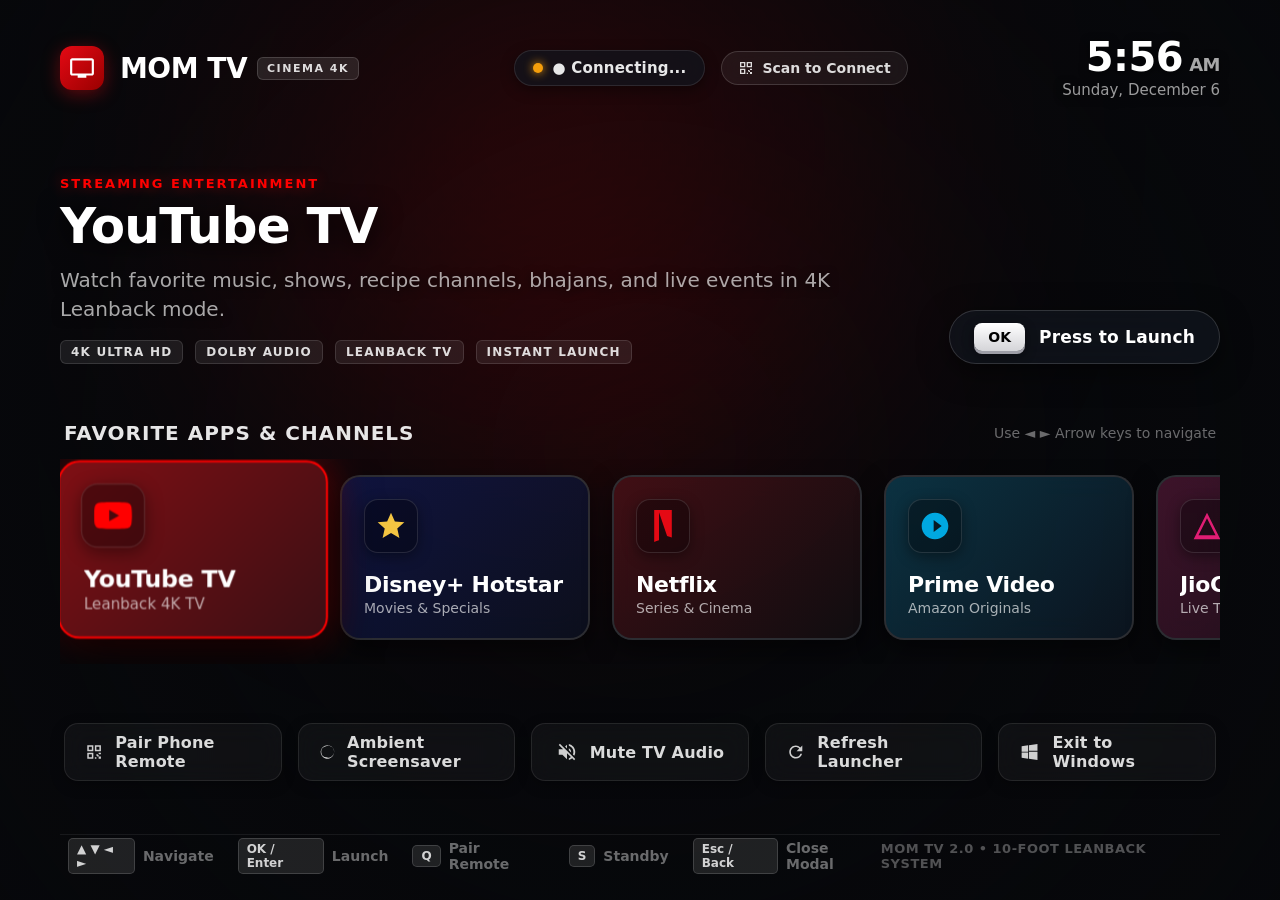
==== tv.html @ c7e2353e "Refactor code structure for improved readability and maintainability" ====
<!DOCTYPE html>
<html lang="en">
<head>
  <meta charset="UTF-8">
  <meta name="viewport" content="width=device-width, initial-scale=1.0, user-scalable=no">
  <title>MOM TV — 4K Leanback Cinema Launcher</title>
  <link rel="icon" href="data:image/svg+xml,%3Csvg xmlns='http://www.w3.org/2000/svg' viewBox='0 0 24 24'%3E%3Crect width='24' height='24' rx='6' fill='%23e50914'/%3E%3Cpath d='M21 3H3c-1.1 0-2 .9-2 2v12c0 1.1.9 2 2 2h5v2h8v-2h5c1.1 0 2-.9 2-2V5c0-1.1-.9-2-2-2zm0 14H3V5h18v12z' fill='white'/%3E%3C/svg%3E">
  <style>
    /* ==========================================================================
       10-FOOT UI DESIGN SYSTEM & RESET
       ========================================================================== */
    :root {
      --bg-oled: #07080b;
      --surface-1: rgba(255, 255, 255, 0.04);
      --surface-2: rgba(255, 255, 255, 0.08);
      --surface-card: rgba(18, 20, 26, 0.75);
      --border-subtle: rgba(255, 255, 255, 0.12);
      --text-main: #FFFFFF;
      --text-muted: rgba(255, 255, 255, 0.65);
      --text-dim: rgba(255, 255, 255, 0.40);
      --accent-active: #FF0000;
      --glow-active: rgba(255, 0, 0, 0.45);
      --font-stack: system-ui, -apple-system, BlinkMacSystemFont, "Segoe UI", Roboto, Helvetica, Arial, sans-serif;
    }

    *, *::before, *::after {
      margin: 0;
      padding: 0;
      box-sizing: border-box;
      -webkit-user-select: none;
      user-select: none;
      -webkit-font-smoothing: antialiased;
      -moz-osx-font-smoothing: grayscale;
    }

    /* ZERO SCROLLBARS & CURSOR HIDING FOR LEANBACK TV EXPERIENCE */
    html, body {
      width: 100vw;
      height: 100vh;
      overflow: hidden;
      background-color: var(--bg-oled);
      color: var(--text-main);
      font-family: var(--font-stack);
      cursor: none !important;
    }

    * {
      cursor: none !important;
      scrollbar-width: none;
      -ms-overflow-style: none;
    }
    *::-webkit-scrollbar {
      display: none;
    }

    /* ==========================================================================
       DYNAMIC AMBIENT BACKGROUND GLOW
       ========================================================================== */
    #ambient-canvas-layer {
      position: fixed;
      top: 0;
      left: 0;
      width: 100vw;
      height: 100vh;
      pointer-events: none;
      z-index: 0;
      overflow: hidden;
    }

    .ambient-glow-mesh {
      position: absolute;
      top: -20%;
      left: 10%;
      width: 80%;
      height: 90%;
      background: radial-gradient(circle at 40% 40%, var(--glow-active) 0%, transparent 68%);
      filter: blur(85px);
      opacity: 0.65;
      transform: translateZ(0);
      transition: background 0.7s cubic-bezier(0.16, 1, 0.3, 1),
                  opacity 0.7s cubic-bezier(0.16, 1, 0.3, 1);
    }

    .ambient-grid-overlay {
      position: absolute;
      inset: 0;
      background: radial-gradient(circle at 50% 50%, rgba(7, 8, 11, 0.2) 0%, rgba(7, 8, 11, 0.92) 100%);
      pointer-events: none;
    }

    /* ==========================================================================
       MAIN TV CONTAINER
       ========================================================================== */
    .tv-shell {
      position: relative;
      z-index: 10;
      display: flex;
      flex-direction: column;
      height: 100vh;
      padding: 36px 60px 24px 60px;
      justify-content: space-between;
    }

    /* ==========================================================================
       HEADER BAR
       ========================================================================== */
    .header-bar {
      display: flex;
      align-items: center;
      justify-content: space-between;
      height: 64px;
      margin-bottom: 8px;
    }

    .brand-cluster {
      display: flex;
      align-items: center;
      gap: 16px;
    }

    .brand-logo-icon {
      width: 44px;
      height: 44px;
      background: linear-gradient(135deg, #e50914, #990000);
      border-radius: 12px;
      display: flex;
      align-items: center;
      justify-content: center;
      box-shadow: 0 4px 18px rgba(229, 9, 20, 0.4);
    }

    .brand-logo-icon svg {
      width: 26px;
      height: 26px;
      fill: #fff;
    }

    .brand-title {
      font-size: 28px;
      font-weight: 800;
      letter-spacing: -0.5px;
      color: #FFFFFF;
      display: flex;
      align-items: center;
      gap: 10px;
    }

    .brand-badge {
      font-size: 11px;
      font-weight: 700;
      letter-spacing: 1.5px;
      text-transform: uppercase;
      background: rgba(255, 255, 255, 0.1);
      border: 1px solid rgba(255, 255, 255, 0.15);
      padding: 4px 9px;
      border-radius: 6px;
      color: rgba(255, 255, 255, 0.85);
    }

    .header-center-info {
      display: flex;
      align-items: center;
      gap: 16px;
    }

    /* STATUS PILL */
    .status-badge {
      display: flex;
      align-items: center;
      gap: 10px;
      padding: 8px 18px;
      background: rgba(18, 22, 30, 0.7);
      border: 1px solid rgba(255, 255, 255, 0.1);
      border-radius: 40px;
      backdrop-filter: blur(16px);
      box-shadow: 0 4px 14px rgba(0, 0, 0, 0.4);
      transition: all 0.3s ease;
    }

    .status-dot {
      width: 10px;
      height: 10px;
      border-radius: 50%;
      background: #10B981;
      box-shadow: 0 0 10px #10B981;
      animation: pulse-dot 2s infinite ease-in-out;
    }

    .status-dot.disconnected {
      background: #F59E0B;
      box-shadow: 0 0 10px #F59E0B;
    }

    .status-dot.connected-phone {
      background: #00E676;
      box-shadow: 0 0 14px #00E676;
    }

    @keyframes pulse-dot {
      0%, 100% { transform: scale(1); opacity: 1; }
      50% { transform: scale(1.25); opacity: 0.7; }
    }

    .status-label {
      font-size: 15px;
      font-weight: 600;
      color: rgba(255, 255, 255, 0.9);
      letter-spacing: 0.2px;
    }

    /* QUICK QR BUTTON IN HEADER */
    .btn-qr-pair {
      display: flex;
      align-items: center;
      gap: 8px;
      padding: 8px 16px;
      background: rgba(255, 255, 255, 0.06);
      border: 1px solid rgba(255, 255, 255, 0.15);
      border-radius: 40px;
      color: rgba(255, 255, 255, 0.85);
      font-size: 14px;
      font-weight: 600;
      backdrop-filter: blur(12px);
      transition: all 0.2s ease;
    }

    .btn-qr-pair svg {
      width: 16px;
      height: 16px;
      fill: currentColor;
    }

    .btn-qr-pair.focused {
      background: #fff;
      color: #000;
      box-shadow: 0 0 20px rgba(255, 255, 255, 0.5);
      transform: scale(1.04);
    }

    .clock-cluster {
      display: flex;
      flex-direction: column;
      align-items: flex-end;
      text-shadow: 0 2px 10px rgba(0, 0, 0, 0.7);
    }

    .ambient-clock {
      font-size: 40px;
      font-weight: 800;
      letter-spacing: -0.5px;
      color: #FFFFFF;
      line-height: 1;
      display: flex;
      align-items: baseline;
      gap: 6px;
    }

    .ambient-clock .ampm {
      font-size: 18px;
      font-weight: 600;
      color: rgba(255, 255, 255, 0.65);
      text-transform: uppercase;
    }

    .ambient-date {
      font-size: 15px;
      font-weight: 500;
      color: rgba(255, 255, 255, 0.6);
      margin-top: 4px;
    }

    /* ==========================================================================
       HERO SPOTLIGHT BANNER
       ========================================================================== */
    .hero-spotlight {
      display: flex;
      align-items: flex-end;
      justify-content: space-between;
      padding: 24px 0 16px 0;
      min-height: 190px;
      position: relative;
    }

    .hero-content {
      max-width: 780px;
      transition: opacity 0.3s cubic-bezier(0.16, 1, 0.3, 1),
                  transform 0.3s cubic-bezier(0.16, 1, 0.3, 1);
    }

    .hero-category-chip {
      display: inline-flex;
      align-items: center;
      gap: 8px;
      font-size: 13px;
      font-weight: 800;
      letter-spacing: 2px;
      text-transform: uppercase;
      color: var(--accent-active);
      margin-bottom: 8px;
      text-shadow: 0 0 14px var(--glow-active);
    }

    .hero-title {
      font-size: 50px;
      font-weight: 850;
      letter-spacing: -0.8px;
      line-height: 1.1;
      color: #FFFFFF;
      margin-bottom: 12px;
      text-shadow: 0 4px 24px rgba(0, 0, 0, 0.9);
    }

    .hero-description {
      font-size: 20px;
      line-height: 1.45;
      font-weight: 450;
      color: var(--text-muted);
      margin-bottom: 16px;
      text-shadow: 0 2px 10px rgba(0, 0, 0, 0.8);
    }

    .hero-meta-row {
      display: flex;
      align-items: center;
      gap: 12px;
    }

    .meta-tag {
      font-size: 12px;
      font-weight: 700;
      letter-spacing: 1.2px;
      text-transform: uppercase;
      padding: 4px 10px;
      border-radius: 6px;
      background: rgba(255, 255, 255, 0.08);
      border: 1px solid rgba(255, 255, 255, 0.12);
      color: rgba(255, 255, 255, 0.85);
    }

    .hero-cta {
      display: flex;
      align-items: center;
      gap: 14px;
      background: rgba(18, 22, 30, 0.7);
      border: 1px solid rgba(255, 255, 255, 0.15);
      border-radius: 48px;
      padding: 12px 24px;
      backdrop-filter: blur(20px);
      box-shadow: 0 8px 30px rgba(0, 0, 0, 0.5);
    }

    .keycap-icon {
      background: linear-gradient(180deg, #FFFFFF 0%, #D4D4D8 100%);
      color: #000000;
      font-size: 14px;
      font-weight: 900;
      padding: 6px 14px;
      border-radius: 8px;
      box-shadow: 0 3px 0 #9E9EA7, 0 4px 12px rgba(0, 0, 0, 0.4);
    }

    .cta-text {
      font-size: 17px;
      font-weight: 700;
      color: #FFFFFF;
      letter-spacing: 0.2px;
    }

    /* ==========================================================================
       INTERACTIVE APP SHELF (ROW 0)
       ========================================================================== */
    .shelf-container {
      display: flex;
      flex-direction: column;
      gap: 14px;
      margin-bottom: 12px;
    }

    .shelf-header {
      display: flex;
      align-items: center;
      justify-content: space-between;
      padding: 0 4px;
    }

    .shelf-title {
      font-size: 20px;
      font-weight: 800;
      letter-spacing: 1px;
      text-transform: uppercase;
      color: rgba(255, 255, 255, 0.9);
      display: flex;
      align-items: center;
      gap: 10px;
    }

    .shelf-hint {
      font-size: 14px;
      font-weight: 500;
      color: var(--text-dim);
    }

    .app-track {
      display: flex;
      gap: 22px;
      overflow-x: auto;
      padding: 16px 8px 24px 8px;
      scroll-behavior: smooth;
    }

    /* APP CARD STYLING */
    .app-card {
      flex: 0 0 250px;
      height: 165px;
      border-radius: 20px;
      background: var(--surface-card);
      border: 2px solid var(--border-subtle);
      position: relative;
      overflow: hidden;
      display: flex;
      flex-direction: column;
      justify-content: space-between;
      padding: 22px;
      backdrop-filter: blur(14px);
      box-shadow: 0 10px 26px rgba(0, 0, 0, 0.5);
      transition: transform 0.25s cubic-bezier(0.2, 0.9, 0.3, 1.2),
                  border-color 0.25s ease,
                  box-shadow 0.25s ease,
                  background 0.25s ease;
    }

    .app-card-bg-gradient {
      position: absolute;
      inset: 0;
      opacity: 0.22;
      transition: opacity 0.25s ease;
      z-index: 1;
    }

    .app-card-content {
      position: relative;
      z-index: 2;
      display: flex;
      flex-direction: column;
      justify-content: space-between;
      height: 100%;
    }

    .app-icon-wrapper {
      width: 54px;
      height: 54px;
      border-radius: 14px;
      display: flex;
      align-items: center;
      justify-content: center;
      background: rgba(0, 0, 0, 0.35);
      border: 1px solid rgba(255, 255, 255, 0.12);
      box-shadow: 0 4px 14px rgba(0, 0, 0, 0.4);
      transition: transform 0.25s ease;
    }

    .app-icon-wrapper svg {
      width: 32px;
      height: 32px;
    }

    .app-card-text {
      display: flex;
      flex-direction: column;
      gap: 3px;
    }

    .app-name {
      font-size: 22px;
      font-weight: 800;
      letter-spacing: -0.3px;
      color: #FFFFFF;
      white-space: nowrap;
      overflow: hidden;
      text-overflow: ellipsis;
    }

    .app-subtitle {
      font-size: 14px;
      font-weight: 500;
      color: var(--text-muted);
      white-space: nowrap;
      overflow: hidden;
      text-overflow: ellipsis;
    }

    /* APPLE TV 3D FOCUS ELEVATION & NEON FOCUS RING */
    .app-card.focused {
      transform: translateY(-8px) scale(1.08);
      border-color: var(--card-accent, #FFFFFF);
      background: rgba(26, 30, 42, 0.9);
      box-shadow: 0 20px 48px rgba(0, 0, 0, 0.85),
                  0 0 36px var(--card-glow, rgba(255, 255, 255, 0.4));
      z-index: 5;
    }

    .app-card.focused .app-card-bg-gradient {
      opacity: 0.45;
    }

    .app-card.focused .app-icon-wrapper {
      transform: scale(1.1);
    }

    .app-card.launching {
      animation: launch-pop 0.4s ease forwards;
    }

    @keyframes launch-pop {
      0% { transform: scale(1.08); }
      50% { transform: scale(0.96); filter: brightness(1.6); }
      100% { transform: scale(1.08); filter: brightness(1.2); }
    }

    /* ==========================================================================
       UTILITY ROW (ROW 1)
       ========================================================================== */
    .utility-bar {
      display: flex;
      align-items: center;
      gap: 16px;
      padding: 6px 4px;
    }

    .util-card {
      flex: 1;
      height: 58px;
      background: rgba(255, 255, 255, 0.04);
      border: 1.5px solid rgba(255, 255, 255, 0.09);
      border-radius: 14px;
      display: flex;
      align-items: center;
      justify-content: center;
      gap: 12px;
      padding: 0 20px;
      backdrop-filter: blur(12px);
      box-shadow: 0 4px 14px rgba(0, 0, 0, 0.3);
      transition: all 0.2s cubic-bezier(0.2, 0.9, 0.3, 1.2);
    }

    .util-card svg {
      width: 22px;
      height: 22px;
      fill: rgba(255, 255, 255, 0.8);
    }

    .util-label {
      font-size: 16px;
      font-weight: 700;
      color: rgba(255, 255, 255, 0.85);
      letter-spacing: 0.2px;
    }

    .util-card.focused {
      transform: translateY(-4px) scale(1.03);
      background: rgba(255, 255, 255, 0.15);
      border-color: #FFFFFF;
      box-shadow: 0 8px 24px rgba(0, 0, 0, 0.6), 0 0 22px rgba(255, 255, 255, 0.3);
    }

    .util-card.focused svg {
      fill: #FFFFFF;
    }
    .util-card.focused .util-label {
      color: #FFFFFF;
    }

    /* ==========================================================================
       FOOTER NAVIGATION GUIDE
       ========================================================================== */
    .footer-guide {
      display: flex;
      align-items: center;
      justify-content: space-between;
      height: 42px;
      padding: 0 8px;
      border-top: 1px solid rgba(255, 255, 255, 0.07);
      margin-top: 6px;
    }

    .guide-legend {
      display: flex;
      align-items: center;
      gap: 24px;
    }

    .guide-item {
      display: flex;
      align-items: center;
      gap: 8px;
      font-size: 14px;
      font-weight: 600;
      color: var(--text-dim);
    }

    .guide-key {
      background: rgba(255, 255, 255, 0.1);
      border: 1px solid rgba(255, 255, 255, 0.15);
      padding: 3px 8px;
      border-radius: 5px;
      font-size: 12px;
      font-weight: 800;
      color: rgba(255, 255, 255, 0.8);
    }

    .guide-author {
      font-size: 13px;
      font-weight: 600;
      color: rgba(255, 255, 255, 0.3);
      letter-spacing: 0.5px;
    }

    /* ==========================================================================
       SCAN TO CONNECT PAIRING MODAL
       ========================================================================== */
    .modal-overlay {
      position: fixed;
      inset: 0;
      z-index: 1000;
      background: rgba(4, 5, 8, 0.88);
      backdrop-filter: blur(28px);
      display: flex;
      align-items: center;
      justify-content: center;
      opacity: 0;
      pointer-events: none;
      transition: opacity 0.3s cubic-bezier(0.16, 1, 0.3, 1);
    }

    .modal-overlay.active {
      opacity: 1;
      pointer-events: auto;
    }

    .qr-modal-card {
      background: #0E1118;
      border: 2px solid rgba(255, 255, 255, 0.18);
      border-radius: 32px;
      padding: 44px 50px;
      max-width: 640px;
      width: 90%;
      text-align: center;
      display: flex;
      flex-direction: column;
      align-items: center;
      box-shadow: 0 28px 70px rgba(0, 0, 0, 0.9), 0 0 50px rgba(229, 9, 20, 0.2);
      transform: scale(0.92);
      transition: transform 0.3s cubic-bezier(0.16, 1, 0.3, 1);
    }

    .modal-overlay.active .qr-modal-card {
      transform: scale(1);
    }

    .qr-header-tag {
      font-size: 13px;
      font-weight: 800;
      letter-spacing: 2px;
      text-transform: uppercase;
      color: #E50914;
      margin-bottom: 8px;
    }

    .qr-modal-title {
      font-size: 34px;
      font-weight: 850;
      letter-spacing: -0.5px;
      color: #FFFFFF;
      margin-bottom: 8px;
    }

    .qr-modal-subtitle {
      font-size: 18px;
      color: var(--text-muted);
      line-height: 1.4;
      margin-bottom: 24px;
      max-width: 460px;
    }

    .qr-frame {
      background: #FFFFFF;
      padding: 18px;
      border-radius: 20px;
      box-shadow: 0 10px 30px rgba(0, 0, 0, 0.6);
      margin-bottom: 24px;
      display: flex;
      align-items: center;
      justify-content: center;
      width: 250px;
      height: 250px;
    }

    .qr-frame img, .qr-frame canvas {
      width: 100%;
      height: 100%;
      display: block;
    }

    .qr-url-pill {
      display: inline-flex;
      align-items: center;
      gap: 10px;
      background: rgba(255, 255, 255, 0.08);
      border: 1px solid rgba(255, 255, 255, 0.15);
      padding: 10px 22px;
      border-radius: 30px;
      font-size: 18px;
      font-weight: 700;
      color: #FFFFFF;
      margin-bottom: 24px;
      font-family: monospace;
    }

    .qr-steps {
      display: flex;
      gap: 20px;
      margin-bottom: 24px;
      text-align: left;
    }

    .qr-step {
      display: flex;
      align-items: flex-start;
      gap: 10px;
      font-size: 14px;
      color: rgba(255, 255, 255, 0.7);
    }

    .qr-step-num {
      width: 24px;
      height: 24px;
      border-radius: 50%;
      background: #E50914;
      color: #fff;
      display: flex;
      align-items: center;
      justify-content: center;
      font-size: 12px;
      font-weight: 800;
      flex-shrink: 0;
    }

    .modal-dismiss-hint {
      font-size: 15px;
      font-weight: 600;
      color: var(--text-dim);
      display: flex;
      align-items: center;
      gap: 8px;
    }

    /* ==========================================================================
       APPLE TV STYLE AMBIENT SCREENSAVER
       ========================================================================== */
    #screensaver {
      position: fixed;
      inset: 0;
      z-index: 900;
      background: #020305;
      opacity: 0;
      pointer-events: none;
      transition: opacity 1.8s ease-in-out;
      display: flex;
      flex-direction: column;
      align-items: center;
      justify-content: center;
    }

    #screensaver.active {
      opacity: 1;
      pointer-events: auto;
    }

    #screensaver-canvas {
      position: absolute;
      inset: 0;
      width: 100%;
      height: 100%;
      z-index: 1;
    }

    .saver-content {
      position: relative;
      z-index: 2;
      display: flex;
      flex-direction: column;
      align-items: center;
      text-align: center;
      text-shadow: 0 4px 20px rgba(0, 0, 0, 0.8);
      animation: float-saver 8s infinite ease-in-out;
    }

    @keyframes float-saver {
      0%, 100% { transform: translateY(0); }
      50% { transform: translateY(-12px); }
    }

    .saver-badge {
      font-size: 14px;
      font-weight: 800;
      letter-spacing: 4px;
      text-transform: uppercase;
      color: rgba(255, 255, 255, 0.6);
      margin-bottom: 12px;
      background: rgba(255, 255, 255, 0.08);
      padding: 6px 18px;
      border-radius: 30px;
      border: 1px solid rgba(255, 255, 255, 0.12);
    }

    .saver-clock {
      font-size: 110px;
      font-weight: 200;
      letter-spacing: -2px;
      color: #FFFFFF;
      line-height: 1;
      margin-bottom: 12px;
    }

    .saver-date {
      font-size: 28px;
      font-weight: 400;
      color: rgba(255, 255, 255, 0.75);
      letter-spacing: 0.5px;
      margin-bottom: 36px;
    }

    .saver-prompt {
      display: flex;
      align-items: center;
      gap: 10px;
      font-size: 16px;
      font-weight: 600;
      color: rgba(255, 255, 255, 0.5);
      background: rgba(0, 0, 0, 0.4);
      padding: 8px 20px;
      border-radius: 40px;
      border: 1px solid rgba(255, 255, 255, 0.08);
      animation: pulse-prompt 3s infinite ease-in-out;
    }

    @keyframes pulse-prompt {
      0%, 100% { opacity: 0.4; }
      50% { opacity: 0.9; }
    }

    /* ==========================================================================
       LAUNCH TOAST NOTIFICATION
       ========================================================================== */
    .toast-overlay {
      position: fixed;
      bottom: 60px;
      left: 50%;
      transform: translateX(-50%) translateY(30px);
      background: rgba(14, 18, 26, 0.95);
      border: 2px solid #E50914;
      border-radius: 40px;
      padding: 16px 36px;
      display: flex;
      align-items: center;
      gap: 16px;
      box-shadow: 0 16px 40px rgba(0, 0, 0, 0.8), 0 0 30px rgba(229, 9, 20, 0.5);
      opacity: 0;
      pointer-events: none;
      z-index: 2000;
      transition: all 0.35s cubic-bezier(0.16, 1, 0.3, 1);
    }

    .toast-overlay.active {
      opacity: 1;
      transform: translateX(-50%) translateY(0);
    }

    .toast-spinner {
      width: 22px;
      height: 22px;
      border: 3px solid rgba(255, 255, 255, 0.2);
      border-top-color: #E50914;
      border-radius: 50%;
      animation: spin 0.8s linear infinite;
    }

    @keyframes spin {
      to { transform: rotate(360deg); }
    }

    .toast-text {
      font-size: 19px;
      font-weight: 700;
      color: #FFFFFF;
    }
  </style>
</head>
<body>

  <!-- DYNAMIC AMBIENT BACKGROUND GLOW -->
  <div id="ambient-canvas-layer">
    <div class="ambient-glow-mesh" id="ambient-glow"></div>
    <div class="ambient-grid-overlay"></div>
  </div>

  <!-- MAIN SHELL -->
  <div class="tv-shell">

    <!-- HEADER BAR -->
    <header class="header-bar">
      <!-- BRAND LOGO -->
      <div class="brand-cluster">
        <div class="brand-logo-icon">
          <svg viewBox="0 0 24 24">
            <path d="M21 3H3c-1.1 0-2 .9-2 2v12c0 1.1.9 2 2 2h5v2h8v-2h5c1.1 0 2-.9 2-2V5c0-1.1-.9-2-2-2zm0 14H3V5h18v12z"/>
          </svg>
        </div>
        <div class="brand-title">
          MOM TV
          <span class="brand-badge">CINEMA 4K</span>
        </div>
      </div>

      <!-- CENTER STATUS & PAIRING -->
      <div class="header-center-info">
        <div class="status-badge" id="ws-status-badge">
          <div class="status-dot" id="ws-status-dot"></div>
          <span class="status-label" id="ws-status-text">● Remote Ready</span>
        </div>
        <div class="btn-qr-pair" id="btn-qr-trigger" onclick="openQrModal()">
          <svg viewBox="0 0 24 24">
            <path d="M3 3h8v8H3V3zm2 2v4h4V5H5zm8-2h8v8h-8V3zm2 2v4h4V5h-4zM3 13h8v8H3v-8zm2 2v4h4v-4H5zm13-2h3v2h-3v-2zm-3 2h2v2h-2v-2zm3 3h3v3h-3v-3zm-5 1h2v2h-2v-2zm3-3h2v2h-2v-2z"/>
          </svg>
          <span>Scan to Connect</span>
        </div>
      </div>

      <!-- CLOCK & DATE -->
      <div class="clock-cluster">
        <div class="ambient-clock" id="ambient-clock">
          10:45 <span class="ampm">AM</span>
        </div>
        <div class="ambient-date" id="ambient-date">
          Tuesday, September 22
        </div>
      </div>
    </header>

    <!-- HERO / SPOTLIGHT BANNER -->
    <section class="hero-spotlight" id="hero-banner">
      <div class="hero-content" id="hero-content">
        <div class="hero-category-chip" id="hero-category">STREAMING ENTERTAINMENT</div>
        <h1 class="hero-title" id="hero-title">YouTube TV</h1>
        <p class="hero-description" id="hero-description">
          Watch favorite music, shows, recipe channels, bhajans, and live events in 4K Leanback mode.
        </p>
        <div class="hero-meta-row" id="hero-meta">
          <span class="meta-tag">4K ULTRA HD</span>
          <span class="meta-tag">DOLBY AUDIO</span>
          <span class="meta-tag">LEANBACK TV</span>
          <span class="meta-tag">INSTANT LAUNCH</span>
        </div>
      </div>

      <div class="hero-cta">
        <span class="keycap-icon">OK</span>
        <span class="cta-text">Press to Launch</span>
      </div>
    </section>

    <!-- INTERACTIVE APP SHELF -->
    <section class="shelf-container">
      <div class="shelf-header">
        <div class="shelf-title">
          <span>Favorite Apps & Channels</span>
        </div>
        <div class="shelf-hint">Use ◄ ► Arrow keys to navigate</div>
      </div>

      <!-- APP CARDS TRACK (ROW 0) -->
      <div class="app-track" id="app-track">
        <!-- 1. YouTube TV -->
        <div class="app-card focused"
             data-index="0"
             data-row="0"
             data-col="0"
             data-app="youtube"
             data-target="youtube"
             data-title="YouTube TV"
             data-subtitle="Leanback 4K TV"
             data-category="STREAMING ENTERTAINMENT"
             data-desc="Watch favorite music, shows, recipe channels, bhajans, and live events in 4K Leanback mode."
             data-accent="#FF0000"
             data-glow="rgba(255, 0, 0, 0.45)"
             style="--card-accent:#FF0000; --card-glow:rgba(255,0,0,0.45);">
          <div class="app-card-bg-gradient" style="background: linear-gradient(135deg, #FF0000 0%, #660000 100%);"></div>
          <div class="app-card-content">
            <div class="app-icon-wrapper">
              <svg viewBox="0 0 24 24" fill="#FF0000">
                <path d="M23.498 6.186a3.016 3.016 0 0 0-2.122-2.136C19.505 3.545 12 3.545 12 3.545s-7.505 0-9.377.505A3.017 3.017 0 0 0 .502 6.186C0 8.07 0 12 0 12s0 3.93.502 5.814a3.016 3.016 0 0 0 2.122 2.136c1.871.505 9.376.505 9.376.505s7.505 0 9.377-.505a3.015 3.015 0 0 0 2.122-2.136C24 15.93 24 12 24 12s0-3.93-.502-5.814zM9.545 15.568V8.432L15.818 12l-6.273 3.568z"/>
              </svg>
            </div>
            <div class="app-card-text">
              <div class="app-name">YouTube TV</div>
              <div class="app-subtitle">Leanback 4K TV</div>
            </div>
          </div>
        </div>

        <!-- 2. Disney+ Hotstar -->
        <div class="app-card"
             data-index="1"
             data-row="0"
             data-col="1"
             data-app="hotstar"
             data-target="hotstar"
             data-title="Disney+ Hotstar"
             data-subtitle="Movies & Specials"
             data-category="MOVIES & DRAMAS"
             data-desc="Blockbuster movies, family dramas, Hotstar specials, and live sports in Dolby Vision."
             data-accent="#2250F4"
             data-glow="rgba(34, 80, 244, 0.45)"
             style="--card-accent:#2250F4; --card-glow:rgba(34,80,244,0.45);">
          <div class="app-card-bg-gradient" style="background: linear-gradient(135deg, #0C20D6 0%, #030A36 100%);"></div>
          <div class="app-card-content">
            <div class="app-icon-wrapper">
              <svg viewBox="0 0 24 24" fill="#F4C542">
                <path d="M12 2l2.9 6.6L22 9.2l-5.3 4.7 1.6 7.1L12 17.3 5.7 21l1.6-7.1L2 9.2l7.1-.6L12 2z"/>
              </svg>
            </div>
            <div class="app-card-text">
              <div class="app-name">Disney+ Hotstar</div>
              <div class="app-subtitle">Movies & Specials</div>
            </div>
          </div>
        </div>

        <!-- 3. Netflix -->
        <div class="app-card"
             data-index="2"
             data-row="0"
             data-col="2"
             data-app="netflix"
             data-target="netflix"
             data-title="Netflix"
             data-subtitle="Series & Cinema"
             data-category="GLOBAL ENTERTAINMENT"
             data-desc="Award-winning cinema, international hits, wildlife documentaries, and personalized family profiles."
             data-accent="#E50914"
             data-glow="rgba(229, 9, 20, 0.45)"
             style="--card-accent:#E50914; --card-glow:rgba(229,9,20,0.45);">
          <div class="app-card-bg-gradient" style="background: linear-gradient(135deg, #E50914 0%, #150000 100%);"></div>
          <div class="app-card-content">
            <div class="app-icon-wrapper">
              <svg viewBox="0 0 24 24" fill="#E50914">
                <path d="M5.398 0v24c1.17-.468 2.37-.899 3.597-1.293V0H5.398zm9.605 0v19.467c1.23.367 2.43.766 3.599 1.199V0h-3.599zM8.995 0v1.734l6.008 17.587V0H8.995z"/>
              </svg>
            </div>
            <div class="app-card-text">
              <div class="app-name">Netflix</div>
              <div class="app-subtitle">Series & Cinema</div>
            </div>
          </div>
        </div>

        <!-- 4. Prime Video -->
        <div class="app-card"
             data-index="3"
             data-row="0"
             data-col="3"
             data-app="prime"
             data-target="prime"
             data-title="Prime Video"
             data-subtitle="Amazon Originals"
             data-category="AMAZON ORIGINALS"
             data-desc="Latest cinema blockbusters, family comedy releases, and award-winning Amazon Originals."
             data-accent="#00A8E1"
             data-glow="rgba(0, 168, 225, 0.45)"
             style="--card-accent:#00A8E1; --card-glow:rgba(0,168,225,0.45);">
          <div class="app-card-bg-gradient" style="background: linear-gradient(135deg, #00A8E1 0%, #001F3F 100%);"></div>
          <div class="app-card-content">
            <div class="app-icon-wrapper">
              <svg viewBox="0 0 24 24" fill="#00A8E1">
                <path d="M12 2C6.48 2 2 6.48 2 12s4.48 10 10 10 10-4.48 10-10S17.52 2 12 2zm-1 14.5v-9l6 4.5-6 4.5z"/>
              </svg>
            </div>
            <div class="app-card-text">
              <div class="app-name">Prime Video</div>
              <div class="app-subtitle">Amazon Originals</div>
            </div>
          </div>
        </div>

        <!-- 5. JioCinema / Live TV -->
        <div class="app-card"
             data-index="4"
             data-row="0"
             data-col="4"
             data-app="jiocinema"
             data-target="jiocinema"
             data-title="JioCinema Live TV"
             data-subtitle="Live TV & Cricket"
             data-category="LIVE SPORTS & TELEVISION"
             data-desc="Free live Indian television channels, daily soaps, comedy serials, and high-energy cricket streams."
             data-accent="#E11D74"
             data-glow="rgba(225, 29, 116, 0.45)"
             style="--card-accent:#E11D74; --card-glow:rgba(225,29,116,0.45);">
          <div class="app-card-bg-gradient" style="background: linear-gradient(135deg, #E11D74 0%, #3D021E 100%);"></div>
          <div class="app-card-content">
            <div class="app-icon-wrapper">
              <svg viewBox="0 0 24 24" fill="#E11D74">
                <path d="M12 2L2 22h20L12 2zm0 4.2L18.4 19H5.6L12 6.2z"/>
              </svg>
            </div>
            <div class="app-card-text">
              <div class="app-name">JioCinema</div>
              <div class="app-subtitle">Live TV & Cricket</div>
            </div>
          </div>
        </div>

        <!-- 6. Bhajans & Devotional Music -->
        <div class="app-card"
             data-index="5"
             data-row="0"
             data-col="5"
             data-app="bhajans"
             data-target="bhajans"
             data-title="Bhajans & Devotional"
             data-subtitle="Morning Aarti & Prayers"
             data-category="DEVOTIONAL & PEACE"
             data-desc="Start the day with peaceful morning bhajans, temple aartis, holy mantras, and calming chants for Mom."
             data-accent="#FF8C00"
             data-glow="rgba(255, 140, 0, 0.5)"
             style="--card-accent:#FF8C00; --card-glow:rgba(255,140,0,0.5);">
          <div class="app-card-bg-gradient" style="background: linear-gradient(135deg, #FF7700 0%, #4A1E00 100%);"></div>
          <div class="app-card-content">
            <div class="app-icon-wrapper">
              <svg viewBox="0 0 24 24" fill="#FFB800">
                <path d="M12 2C11.5 2 11 3.5 11 5c0 1.5 1 2.5 1 2.5s1-1 1-2.5c0-1.5-.5-3-1-3zm-7 8c0 4.4 3.6 8 8 8s8-3.6 8-8H5zm8 10c-3 0-5.5 1.5-6.8 3.5h13.6C18.5 21.5 16 20 13 20z"/>
              </svg>
            </div>
            <div class="app-card-text">
              <div class="app-name">Bhajans & Prayers</div>
              <div class="app-subtitle">Morning Aarti & Peace</div>
            </div>
          </div>
        </div>

        <!-- 7. Family Photos & Memories -->
        <div class="app-card"
             data-index="6"
             data-row="0"
             data-col="6"
             data-app="photos"
             data-target="photos"
             data-title="Family Memories"
             data-subtitle="Photos & Slideshow"
             data-category="FAMILY & NOSTALGIA"
             data-desc="Relive treasured family moments, holiday albums, and celebration photos on the big TV screen."
             data-accent="#10B981"
             data-glow="rgba(16, 185, 129, 0.45)"
             style="--card-accent:#10B981; --card-glow:rgba(16,185,129,0.45);">
          <div class="app-card-bg-gradient" style="background: linear-gradient(135deg, #059669 0%, #022C22 100%);"></div>
          <div class="app-card-content">
            <div class="app-icon-wrapper">
              <svg viewBox="0 0 24 24" fill="#10B981">
                <path d="M21 19V5c0-1.1-.9-2-2-2H5c-1.1 0-2 .9-2 2v14c0 1.1.9 2 2 2h14c1.1 0 2-.9 2-2zM8.5 13.5l2.5 3.01L14.5 12l4.5 6H5l3.5-4.5z"/>
              </svg>
            </div>
            <div class="app-card-text">
              <div class="app-name">Family Photos</div>
              <div class="app-subtitle">Albums & Memories</div>
            </div>
          </div>
        </div>

        <!-- 8. Daily News / DD News -->
        <div class="app-card"
             data-index="7"
             data-row="0"
             data-col="7"
             data-app="news"
             data-target="news"
             data-title="Daily News Live"
             data-subtitle="DD News & Weather"
             data-category="LIVE NEWS & WEATHER"
             data-desc="Catch up with real-time news bulletins, weather forecasts, and national DD News live broadcasts."
             data-accent="#0EA5E9"
             data-glow="rgba(14, 165, 233, 0.45)"
             style="--card-accent:#0EA5E9; --card-glow:rgba(14,165,233,0.45);">
          <div class="app-card-bg-gradient" style="background: linear-gradient(135deg, #0284C7 0%, #082F49 100%);"></div>
          <div class="app-card-content">
            <div class="app-icon-wrapper">
              <svg viewBox="0 0 24 24" fill="#38BDF8">
                <path d="M12 2C6.48 2 2 6.48 2 12s4.48 10 10 10 10-4.48 10-10S17.52 2 12 2zm1 17.93c-3.95-.49-7-3.85-7-7.93 0-.62.08-1.21.21-1.79L9 15v1c0 1.1.9 2 2 2v1.93zm6.9-2.54c-.26-.81-1-1.39-1.9-1.39h-1v-3c0-.55-.45-1-1-1H8v-2h2c.55 0 1-.45 1-1V7h2c1.1 0 2-.9 2-2v-.41c2.93 1.19 5 4.06 5 7.41 0 2.08-.8 3.97-2.1 5.39z"/>
              </svg>
            </div>
            <div class="app-card-text">
              <div class="app-name">Daily News Live</div>
              <div class="app-subtitle">DD News Bulletins</div>
            </div>
          </div>
        </div>
      </div>
    </section>

    <!-- UTILITY ROW (ROW 1) -->
    <section class="utility-bar" id="utility-bar">
      <!-- U0: Pair Remote QR -->
      <div class="util-card"
           data-index="0"
           data-row="1"
           data-col="0"
           data-action="qr"
           data-title="Pair Phone Remote"
           data-subtitle="Connect Mom's smartphone via QR code"
           data-desc="Scan the pairing QR code using Mom's Android or iPhone to control MOM TV."
           onclick="openQrModal()">
        <svg viewBox="0 0 24 24">
          <path d="M3 3h8v8H3V3zm2 2v4h4V5H5zm8-2h8v8h-8V3zm2 2v4h4V5h-4zM3 13h8v8H3v-8zm2 2v4h4v-4H5zm13-2h3v2h-3v-2zm-3 2h2v2h-2v-2zm3 3h3v3h-3v-3zm-5 1h2v2h-2v-2zm3-3h2v2h-2v-2z"/>
        </svg>
        <span class="util-label">Pair Phone Remote</span>
      </div>

      <!-- U1: Screensaver Standby -->
      <div class="util-card"
           data-index="1"
           data-row="1"
           data-col="1"
           data-action="screensaver"
           data-title="Ambient Screensaver"
           data-subtitle="Cinematic clock and starfield"
           data-desc="Enter low-power ambient clock and peaceful aurora starfield screensaver."
           onclick="startScreensaver()">
        <svg viewBox="0 0 24 24">
          <path d="M12.3 2a10 10 0 0 0-1.9 19.8 10 10 0 0 0 11.5-11.5A10 10 0 0 0 12.3 2zm-1.3 17.8A8 8 0 0 1 9.2 4.1a8 8 0 1 1 8.8 14.7 8.2 8.2 0 0 1-7 1z"/>
        </svg>
        <span class="util-label">Ambient Screensaver</span>
      </div>

      <!-- U2: Mute Volume Toggle -->
      <div class="util-card"
           data-index="2"
           data-row="1"
           data-col="2"
           data-action="mute"
           data-title="Mute TV Audio"
           data-subtitle="Toggle master sound"
           data-desc="Instantly mute or unmute TV audio system volume."
           onclick="toggleMute()">
        <svg viewBox="0 0 24 24">
          <path d="M16.5 12c0-1.77-1.02-3.29-2.5-4.03v2.21l2.45 2.45c.03-.2.05-.41.05-.63zm2.5 0c0 .94-.2 1.82-.54 2.64l1.51 1.51C20.63 14.91 21 13.5 21 12c0-4.28-2.99-7.86-7-8.77v2.06c2.89.86 5 3.54 5 6.71zM4.27 3L3 4.27 7.73 9H3v6h4l5 5v-6.73l4.25 4.25c-.67.52-1.42.93-2.25 1.18v2.06c1.38-.31 2.63-.95 3.69-1.81L19.73 21 21 19.73l-9-9L4.27 3zM12 4L9.91 6.09 12 8.18V4z"/>
        </svg>
        <span class="util-label" id="mute-label">Mute TV Audio</span>
      </div>

      <!-- U3: Refresh Launcher -->
      <div class="util-card"
           data-index="3"
           data-row="1"
           data-col="3"
           data-action="reload"
           data-title="Refresh Launcher"
           data-subtitle="Reload TV interface"
           data-desc="Reload the MOM TV 4K Leanback Launcher interface."
           onclick="window.location.reload()">
        <svg viewBox="0 0 24 24">
          <path d="M17.65 6.35A7.958 7.958 0 0 0 12 4c-4.42 0-7.99 3.58-7.99 8s3.57 8 7.99 8c3.73 0 6.84-2.55 7.73-6h-2.08A5.99 5.99 0 0 1 12 18c-3.31 0-6-2.69-6-6s2.69-6 6-6c1.66 0 3.14.69 4.22 1.78L13 11h7V4l-2.35 2.35z"/>
        </svg>
        <span class="util-label">Refresh Launcher</span>
      </div>

      <!-- U4: Exit to Windows -->
      <div class="util-card"
           data-index="4"
           data-row="1"
           data-col="4"
           data-action="exit_windows"
           data-title="Exit to Windows"
           data-subtitle="Close TV mode and return to desktop"
           data-desc="Close TV mode and return to desktop"
           onclick="exitToWindows()">
        <svg viewBox="0 0 24 24">
          <path d="M3 5.479l7.377-1.016v7.127H3V5.48zm0 13.042l7.377 1.017v-7.04H3v6.023zm8.333 1.148L21 21V11.59h-9.667v8.079zm0-15.338V10.59H21V3l-9.667 1.331z"/>
        </svg>
        <span class="util-label">Exit to Windows</span>
      </div>
    </section>

    <!-- FOOTER NAVIGATION GUIDE -->
    <footer class="footer-guide">
      <div class="guide-legend">
        <div class="guide-item"><span class="guide-key">▲ ▼ ◄ ►</span> Navigate</div>
        <div class="guide-item"><span class="guide-key">OK / Enter</span> Launch</div>
        <div class="guide-item"><span class="guide-key">Q</span> Pair Remote</div>
        <div class="guide-item"><span class="guide-key">S</span> Standby</div>
        <div class="guide-item"><span class="guide-key">Esc / Back</span> Close Modal</div>
      </div>
      <div class="guide-author">MOM TV 2.0 • 10-FOOT LEANBACK SYSTEM</div>
    </footer>
  </div>

  <!-- SCAN TO CONNECT PAIRING MODAL -->
  <div class="modal-overlay" id="qr-modal" onclick="closeQrModal()">
    <div class="qr-modal-card" onclick="event.stopPropagation()">
      <div class="qr-header-tag">INSTANT PHONE PAIRING</div>
      <h2 class="qr-modal-title">Connect Mom's Phone Remote</h2>
      <p class="qr-modal-subtitle">
        Open the camera app on Mom's Android or iPhone, point it at this QR code, and tap the notification to start controlling.
      </p>

      <div class="qr-frame">
        <img id="qr-image" alt="Pairing QR Code" src="/api/qr.svg" />
      </div>

      <div class="qr-url-pill" id="qr-url-text">http://192.168.1.5:8765</div>

      <div class="qr-steps">
        <div class="qr-step">
          <div class="qr-step-num">1</div>
          <div>Open phone camera</div>
        </div>
        <div class="qr-step">
          <div class="qr-step-num">2</div>
          <div>Point at QR code</div>
        </div>
        <div class="qr-step">
          <div class="qr-step-num">3</div>
          <div>Tap banner to open Remote</div>
        </div>
      </div>

      <div class="modal-dismiss-hint">
        <span class="keycap-icon">OK</span> or <span class="keycap-icon">ESC</span> Press to return to TV Launcher
      </div>
    </div>
  </div>

  <!-- APPLE TV STYLE AMBIENT SCREENSAVER -->
  <div id="screensaver">
    <canvas id="screensaver-canvas"></canvas>
    <div class="saver-content">
      <div class="saver-badge">MOM TV • AMBIENT CINEMA</div>
      <div class="saver-clock" id="saver-clock">10:45</div>
      <div class="saver-date" id="saver-date">Tuesday, September 22</div>
      <div class="saver-prompt">
        <span>●</span> Press any button on remote to wake
      </div>
    </div>
  </div>

  <!-- LAUNCH TOAST NOTIFICATION -->
  <div class="toast-overlay" id="launch-toast">
    <div class="toast-spinner"></div>
    <div class="toast-text" id="toast-text">Launching YouTube TV...</div>
  </div>

  <!-- ==========================================================================
       TV LAUNCHER CONTROLLER & SPATIAL ENGINE SCRIPT
       ========================================================================== -->
  <script>
    /* ========================================================================
       1. WEB AUDIO API SYNTHESIZER (TACTILE TV AUDIO FEEDBACK)
       ======================================================================== */
    const AudioFeedback = {
      ctx: null,
      init() {
        if (!this.ctx) {
          const AC = window.AudioContext || window.webkitAudioContext;
          if (AC) this.ctx = new AC();
        }
        if (this.ctx && this.ctx.state === 'suspended') {
          this.ctx.resume();
        }
      },
      click() {
        this.init();
        if (!this.ctx) return;
        try {
          const osc = this.ctx.createOscillator();
          const gain = this.ctx.createGain();
          const t = this.ctx.currentTime;
          osc.type = 'sine';
          osc.frequency.setValueAtTime(620, t);
          osc.frequency.exponentialRampToValueAtTime(340, t + 0.035);
          gain.gain.setValueAtTime(0.12, t);
          gain.gain.exponentialRampToValueAtTime(0.001, t + 0.035);
          osc.connect(gain);
          gain.connect(this.ctx.destination);
          osc.start(t);
          osc.stop(t + 0.04);
        } catch (e) {}
      },
      chime() {
        this.init();
        if (!this.ctx) return;
        try {
          const now = this.ctx.currentTime;
          const freqs = [523.25, 659.25, 783.99]; // C5, E5, G5 major triad
          freqs.forEach((freq, idx) => {
            const osc = this.ctx.createOscillator();
            const gain = this.ctx.createGain();
            const delay = now + idx * 0.055;
            osc.type = 'sine';
            osc.frequency.setValueAtTime(freq, delay);
            gain.gain.setValueAtTime(0, delay);
            gain.gain.linearRampToValueAtTime(0.15, delay + 0.02);
            gain.gain.exponentialRampToValueAtTime(0.001, delay + 0.4);
            osc.connect(gain);
            gain.connect(this.ctx.destination);
            osc.start(delay);
            osc.stop(delay + 0.45);
          });
        } catch (e) {}
      },
      back() {
        this.init();
        if (!this.ctx) return;
        try {
          const osc = this.ctx.createOscillator();
          const gain = this.ctx.createGain();
          const t = this.ctx.currentTime;
          osc.type = 'sine';
          osc.frequency.setValueAtTime(380, t);
          osc.frequency.exponentialRampToValueAtTime(220, t + 0.05);
          gain.gain.setValueAtTime(0.09, t);
          gain.gain.exponentialRampToValueAtTime(0.001, t + 0.05);
          osc.connect(gain);
          gain.connect(this.ctx.destination);
          osc.start(t);
          osc.stop(t + 0.055);
        } catch (e) {}
      }
    };

    /* ========================================================================
       2. STATE & SPATIAL NAVIGATION MATRIX
       ======================================================================== */
    const state = {
      activeRow: 0,       // 0: App Shelf, 1: Utility Row
      activeCol: 0,       // Column in current row
      isModalOpen: false, // QR pairing modal active
      isScreensaver: false,
      isMuted: false,
      serverInfo: null,
      ws: null,
      reconnectAttempts: 0
    };

    const appCards = Array.from(document.querySelectorAll('.app-card'));
    const utilCards = Array.from(document.querySelectorAll('.util-card'));

    const ambientGlow = document.getElementById('ambient-glow');
    const heroCategory = document.getElementById('hero-category');
    const heroTitle = document.getElementById('hero-title');
    const heroDescription = document.getElementById('hero-description');

    function updateFocus() {
      // Clear focus across all elements
      appCards.forEach(c => c.classList.remove('focused'));
      utilCards.forEach(c => c.classList.remove('focused'));

      if (state.activeRow === 0) {
        const card = appCards[state.activeCol];
        if (card) {
          card.classList.add('focused');
          card.scrollIntoView({ behavior: 'smooth', inline: 'center', block: 'nearest' });

          // Update Hero Spotlight details
          const title = card.dataset.title;
          const subtitle = card.dataset.subtitle;
          const cat = card.dataset.category;
          const desc = card.dataset.desc;
          const accent = card.dataset.accent;
          const glow = card.dataset.glow;

          heroTitle.textContent = title;
          heroCategory.textContent = cat;
          heroDescription.textContent = desc;

          // Dynamic Ambient glow
          document.documentElement.style.setProperty('--accent-active', accent);
          document.documentElement.style.setProperty('--glow-active', glow);
        }
      } else if (state.activeRow === 1) {
        const util = utilCards[state.activeCol];
        if (util) {
          util.classList.add('focused');
          // Ambient glow white/subtle for utilities
          document.documentElement.style.setProperty('--accent-active', '#FFFFFF');
          document.documentElement.style.setProperty('--glow-active', 'rgba(255, 255, 255, 0.25)');

          // Update Hero Spotlight details for utility card
          const title = util.dataset.title || util.querySelector('.util-label')?.textContent || 'Utility';
          const subtitle = util.dataset.subtitle || '';
          const desc = util.dataset.desc || subtitle;

          heroTitle.textContent = title;
          heroCategory.textContent = 'SYSTEM UTILITY';
          heroDescription.textContent = desc;
        }
      }
    }

    // Strict step-lock debounce state for launcher navigation
    let lastKeyDownTime = 0;
    let lastNavigateTime = 0;
    const STEP_LOCK_DEBOUNCE_MS = 160;

    function navigate(direction) {
      const now = Date.now();
      if (now - lastNavigateTime < STEP_LOCK_DEBOUNCE_MS) {
        return;
      }
      lastNavigateTime = now;
      lastKeyDownTime = now; // Synchronize keydown and programmatic navigate locks

      resetInactivityTimer();

      if (state.activeRow === 0) {
        // App Shelf Navigation (strictly advances by exactly 1 card within bounds)
        if (direction === 'left') {
          state.activeCol = Math.max(0, state.activeCol - 1);
        } else if (direction === 'right') {
          state.activeCol = Math.min(appCards.length - 1, state.activeCol + 1);
        } else if (direction === 'down') {
          state.activeRow = 1;
          // Map column proportionally to util cards
          const appMax = Math.max(1, appCards.length - 1);
          const utilMax = Math.max(1, utilCards.length - 1);
          state.activeCol = Math.max(0, Math.min(utilCards.length - 1, Math.round((state.activeCol / appMax) * utilMax)));
        }
      } else if (state.activeRow === 1) {
        // Utility Row Navigation (strictly advances by exactly 1 card within bounds)
        if (direction === 'left') {
          state.activeCol = Math.max(0, state.activeCol - 1);
        } else if (direction === 'right') {
          state.activeCol = Math.min(utilCards.length - 1, state.activeCol + 1);
        } else if (direction === 'up') {
          state.activeRow = 0;
          const appMax = Math.max(1, appCards.length - 1);
          const utilMax = Math.max(1, utilCards.length - 1);
          state.activeCol = Math.max(0, Math.min(appCards.length - 1, Math.round((state.activeCol / utilMax) * appMax)));
        }
      }

      // Play acoustic audio feedback once per valid navigate step
      AudioFeedback.click();
      updateFocus();
    }

    function executeCurrentSelection() {
      resetInactivityTimer();

      if (state.isModalOpen) {
        closeQrModal();
        return;
      }

      if (state.isScreensaver) {
        dismissScreensaver();
        return;
      }

      if (state.activeRow === 0) {
        const card = appCards[state.activeCol];
        if (card) {
          const app = card.dataset.app;
          const target = card.dataset.target;
          const title = card.dataset.title;
          launchApp(target, app, title, card);
        }
      } else if (state.activeRow === 1) {
        const util = utilCards[state.activeCol];
        if (util) {
          const action = util.dataset.action;
          if (action === 'qr') openQrModal();
          else if (action === 'screensaver') startScreensaver();
          else if (action === 'mute') toggleMute();
          else if (action === 'reload') window.location.reload();
          else if (action === 'exit_windows' || action === 'kiosk_close') exitToWindows();
        }
      }
    }

    function exitToWindows() {
      AudioFeedback.chime();
      showToast('Returning to Windows Desktop...');

      if (state.ws && state.ws.readyState === WebSocket.OPEN) {
        state.ws.send(JSON.stringify({ cmd: 'kiosk_close' }));
      } else {
        fetch('/api/kiosk/close', { method: 'POST' }).catch(() => {});
      }
    }

    /* ========================================================================
       3. APP LAUNCH ENGINE
       ======================================================================== */
    function launchApp(target, app, title, cardEl) {
      AudioFeedback.chime();

      if (cardEl) {
        cardEl.classList.add('launching');
        setTimeout(() => cardEl.classList.remove('launching'), 450);
      }

      showToast(`Launching ${title}...`);

      // Send launch instruction over WebSocket
      if (state.ws && state.ws.readyState === WebSocket.OPEN) {
        state.ws.send(JSON.stringify({
          cmd: 'launch',
          target: target,
          app: app
        }));
      } else {
        // Fallback: request via HTTP API if available
        fetch(`/api/launch?target=${encodeURIComponent(target)}`).catch(() => {});
      }
    }

    function showToast(text) {
      const toast = document.getElementById('launch-toast');
      const toastText = document.getElementById('toast-text');
      toastText.textContent = text;
      toast.classList.add('active');
      setTimeout(() => toast.classList.remove('active'), 3200);
    }

    function toggleMute() {
      state.isMuted = !state.isMuted;
      AudioFeedback.click();
      const label = document.getElementById('mute-label');
      label.textContent = state.isMuted ? 'Unmute TV Audio' : 'Mute TV Audio';
      showToast(state.isMuted ? 'TV Audio Muted' : 'TV Audio Unmuted');

      if (state.ws && state.ws.readyState === WebSocket.OPEN) {
        state.ws.send(JSON.stringify({ cmd: 'volume', action: 'mute' }));
      }
    }

    /* ========================================================================
       4. KEYBOARD & REMOTE INPUT LISTENER
       ======================================================================== */
    window.addEventListener('keydown', (e) => {
      // Wake from screensaver on ANY key press
      if (state.isScreensaver) {
        dismissScreensaver();
        e.preventDefault();
        e.stopPropagation();
        return;
      }

      const HANDLED_KEYS = [
        'ArrowLeft', 'Left', 'ArrowRight', 'Right',
        'ArrowUp', 'Up', 'ArrowDown', 'Down',
        'Enter', 'Select', ' ',
        'Escape', 'Backspace',
        'q', 'Q', 's', 'S'
      ];

      if (!HANDLED_KEYS.includes(e.key)) {
        return;
      }

      // Strict Step-Lock Debounce (160ms): cleanly drop duplicate / rapid key arrivals
      const now = Date.now();
      if (now - lastKeyDownTime < STEP_LOCK_DEBOUNCE_MS) {
        e.preventDefault();
        e.stopPropagation();
        return;
      }
      lastKeyDownTime = now;

      switch (e.key) {
        case 'ArrowLeft':
        case 'Left':
          navigate('left');
          e.preventDefault();
          e.stopPropagation();
          break;
        case 'ArrowRight':
        case 'Right':
          navigate('right');
          e.preventDefault();
          e.stopPropagation();
          break;
        case 'ArrowUp':
        case 'Up':
          navigate('up');
          e.preventDefault();
          e.stopPropagation();
          break;
        case 'ArrowDown':
        case 'Down':
          navigate('down');
          e.preventDefault();
          e.stopPropagation();
          break;
        case 'Enter':
        case 'Select':
        case ' ':
          executeCurrentSelection();
          e.preventDefault();
          e.stopPropagation();
          break;
        case 'Escape':
        case 'Backspace':
          AudioFeedback.back();
          if (state.isModalOpen) {
            closeQrModal();
          } else {
            showToast('MOM TV Home Active');
          }
          e.preventDefault();
          e.stopPropagation();
          break;
        case 'q':
        case 'Q':
          if (state.isModalOpen) closeQrModal();
          else openQrModal();
          e.preventDefault();
          e.stopPropagation();
          break;
        case 's':
        case 'S':
          startScreensaver();
          e.preventDefault();
          e.stopPropagation();
          break;
      }
    }, true);

    // Expose launcher API on window for automated verification and engine integration
    window.__tvState = state;
    window.__tvNavigate = navigate;
    window.__tvAppCards = appCards;
    window.__tvUtilCards = utilCards;
    window.__tvAudioFeedback = AudioFeedback;

    /* Mouse & Pointer Events for click navigation */
    appCards.forEach((card, idx) => {
      card.addEventListener('pointerenter', () => {
        state.activeRow = 0;
        state.activeCol = idx;
        updateFocus();
      });
      card.addEventListener('click', () => {
        state.activeRow = 0;
        state.activeCol = idx;
        executeCurrentSelection();
      });
    });

    utilCards.forEach((util, idx) => {
      util.addEventListener('pointerenter', () => {
        state.activeRow = 1;
        state.activeCol = idx;
        updateFocus();
      });
      util.addEventListener('click', () => {
        state.activeRow = 1;
        state.activeCol = idx;
        executeCurrentSelection();
      });
    });

    /* ========================================================================
       5. CLOCK & DATE ENGINE
       ======================================================================== */
    function updateClock() {
      const now = new Date();
      const hours24 = now.getHours();
      const hours12 = hours24 % 12 || 12;
      const minutes = String(now.getMinutes()).padStart(2, '0');
      const ampm = hours24 >= 12 ? 'PM' : 'AM';

      const clockEl = document.getElementById('ambient-clock');
      clockEl.innerHTML = `${hours12}:${minutes} <span class="ampm">${ampm}</span>`;

      const options = { weekday: 'long', month: 'long', day: 'numeric' };
      const dateString = now.toLocaleDateString('en-US', options);
      document.getElementById('ambient-date').textContent = dateString;

      // Also update screensaver clock
      const saverClock = document.getElementById('saver-clock');
      const saverDate = document.getElementById('saver-date');
      if (saverClock) saverClock.textContent = `${hours12}:${minutes} ${ampm}`;
      if (saverDate) saverDate.textContent = dateString;
    }

    setInterval(updateClock, 1000);
    updateClock();

    /* ========================================================================
       6. WEBSOCKET ENGINE (SERVER & PHONE REMOTE SYNC)
       ======================================================================== */
    const WS_PORT = 8766;

    function initWebSocket() {
      const host = window.location.hostname || 'localhost';
      const wsUrl = `ws://${host}:${WS_PORT}`;

      try {
        state.ws = new WebSocket(wsUrl);

        state.ws.onopen = () => {
          console.log('✅ Connected to MOM TV WebSocket Server');
          state.reconnectAttempts = 0;
          updateStatusBadge(true, false);
          fetchServerInfo();
        };

        state.ws.onmessage = (event) => {
          resetInactivityTimer();
          try {
            const data = JSON.parse(event.data);

            if (data.type === 'clients_update') {
              // Remote phone connected/disconnected
              const hasRemote = data.has_remote || data.count > 1;
              updateStatusBadge(true, hasRemote);
            } else if (data.type === 'welcome') {
              if (data.ip) {
                updateQrCodeUrl(data.ip, data.http_port || 8765);
              }
            } else if (data.cmd === 'launch') {
              showToast(`Launching ${data.target || data.app}...`);
            }
          } catch (e) {
            console.error('WS parse error:', e);
          }
        };

        state.ws.onclose = () => {
          console.warn('⚠️ WebSocket disconnected. Reconnecting...');
          updateStatusBadge(false, false);
          state.reconnectAttempts++;
          const timeout = Math.min(5000, 2000 + state.reconnectAttempts * 500);
          setTimeout(initWebSocket, timeout);
        };

        state.ws.onerror = () => {
          updateStatusBadge(false, false);
        };
      } catch (e) {
        console.error('WebSocket connection error:', e);
        setTimeout(initWebSocket, 3000);
      }
    }

    function updateStatusBadge(isOnline, hasRemote) {
      const dot = document.getElementById('ws-status-dot');
      const text = document.getElementById('ws-status-text');

      dot.className = 'status-dot';

      if (!isOnline) {
        dot.classList.add('disconnected');
        text.textContent = '● Connecting...';
      } else if (hasRemote) {
        dot.classList.add('connected-phone');
        text.textContent = "● Mom's Phone Connected";
      } else {
        text.textContent = '● Remote Ready';
      }
    }

    async function fetchServerInfo() {
      try {
        const res = await fetch('/api/info');
        if (res.ok) {
          const data = await res.json();
          state.serverInfo = data;
          if (data.ip) {
            updateQrCodeUrl(data.ip, data.http_port || 8765);
          }
        }
      } catch (e) {}
    }

    function updateQrCodeUrl(ip, port) {
      const url = `http://${ip}:${port}`;
      const urlEl = document.getElementById('qr-url-text');
      if (urlEl) urlEl.textContent = url;
    }

    /* ========================================================================
       7. QR PAIRING MODAL
       ======================================================================== */
    function openQrModal() {
      AudioFeedback.chime();
      state.isModalOpen = true;
      document.getElementById('qr-modal').classList.add('active');
    }

    function closeQrModal() {
      AudioFeedback.back();
      state.isModalOpen = false;
      document.getElementById('qr-modal').classList.remove('active');
    }

    /* ========================================================================
       8. AMBIENT APPLE TV SCREENSAVER (INACTIVITY DETECTOR & CANVAS)
       ======================================================================== */
    const INACTIVITY_TIMEOUT = 150000; // 2.5 Minutes
    let inactivityTimer = null;

    function resetInactivityTimer() {
      if (state.isScreensaver) {
        dismissScreensaver();
      }
      clearTimeout(inactivityTimer);
      inactivityTimer = setTimeout(startScreensaver, INACTIVITY_TIMEOUT);
    }

    function startScreensaver() {
      if (state.isModalOpen) closeQrModal();
      state.isScreensaver = true;
      document.getElementById('screensaver').classList.add('active');
      startScreensaverAnimation();
    }

    function dismissScreensaver() {
      if (!state.isScreensaver) return;
      AudioFeedback.click();
      state.isScreensaver = false;
      document.getElementById('screensaver').classList.remove('active');
      stopScreensaverAnimation();
      resetInactivityTimer();
    }

    // Screensaver Starfield & Aurora Canvas Animation
    let saverAnimFrame = null;
    const canvas = document.getElementById('screensaver-canvas');
    const ctx = canvas.getContext('2d');
    let stars = [];

    function initStars() {
      canvas.width = window.innerWidth;
      canvas.height = window.innerHeight;
      stars = [];
      const numStars = 120;
      for (let i = 0; i < numStars; i++) {
        stars.push({
          x: Math.random() * canvas.width,
          y: Math.random() * canvas.height,
          radius: Math.random() * 1.8 + 0.5,
          alpha: Math.random() * 0.7 + 0.2,
          speed: Math.random() * 0.3 + 0.08,
          phase: Math.random() * Math.PI * 2
        });
      }
    }

    function startScreensaverAnimation() {
      initStars();
      let step = 0;

      function render() {
        if (!state.isScreensaver) return;
        step += 0.006;
        ctx.clearRect(0, 0, canvas.width, canvas.height);

        // Aurora borealis wave gradient
        const g = ctx.createLinearGradient(0, 0, canvas.width, canvas.height);
        const wave1 = Math.sin(step) * 0.2 + 0.3;
        const wave2 = Math.cos(step * 0.7) * 0.2 + 0.3;
        g.addColorStop(0, '#04060B');
        g.addColorStop(0.5, `rgba(18, 30, 60, ${wave1})`);
        g.addColorStop(1, `rgba(12, 10, 24, ${wave2})`);
        ctx.fillStyle = g;
        ctx.fillRect(0, 0, canvas.width, canvas.height);

        // Render & drift stars
        for (let s of stars) {
          s.y -= s.speed;
          if (s.y < 0) {
            s.y = canvas.height;
            s.x = Math.random() * canvas.width;
          }
          const twinkle = Math.sin(step * 3 + s.phase) * 0.3 + 0.7;
          ctx.beginPath();
          ctx.arc(s.x, s.y, s.radius, 0, Math.PI * 2);
          ctx.fillStyle = `rgba(255, 255, 255, ${s.alpha * twinkle})`;
          ctx.shadowBlur = 6;
          ctx.shadowColor = 'rgba(255, 255, 255, 0.8)';
          ctx.fill();
        }

        saverAnimFrame = requestAnimationFrame(render);
      }

      render();
    }

    function stopScreensaverAnimation() {
      if (saverAnimFrame) {
        cancelAnimationFrame(saverAnimFrame);
        saverAnimFrame = null;
      }
    }

    window.addEventListener('resize', () => {
      if (state.isScreensaver) initStars();
    });

    ['pointerdown', 'mousemove', 'wheel'].forEach(evt => {
      window.addEventListener(evt, resetInactivityTimer, { passive: true });
    });

    /* ========================================================================
       9. INITIALIZATION BOOT
       ======================================================================== */
    window.addEventListener('DOMContentLoaded', () => {
      updateFocus();
      resetInactivityTimer();
      initWebSocket();
      fetchServerInfo();
      console.log('🚀 MOM TV 2.0 Leanback Launcher Loaded');
    });
  </script>
</body>
</html>
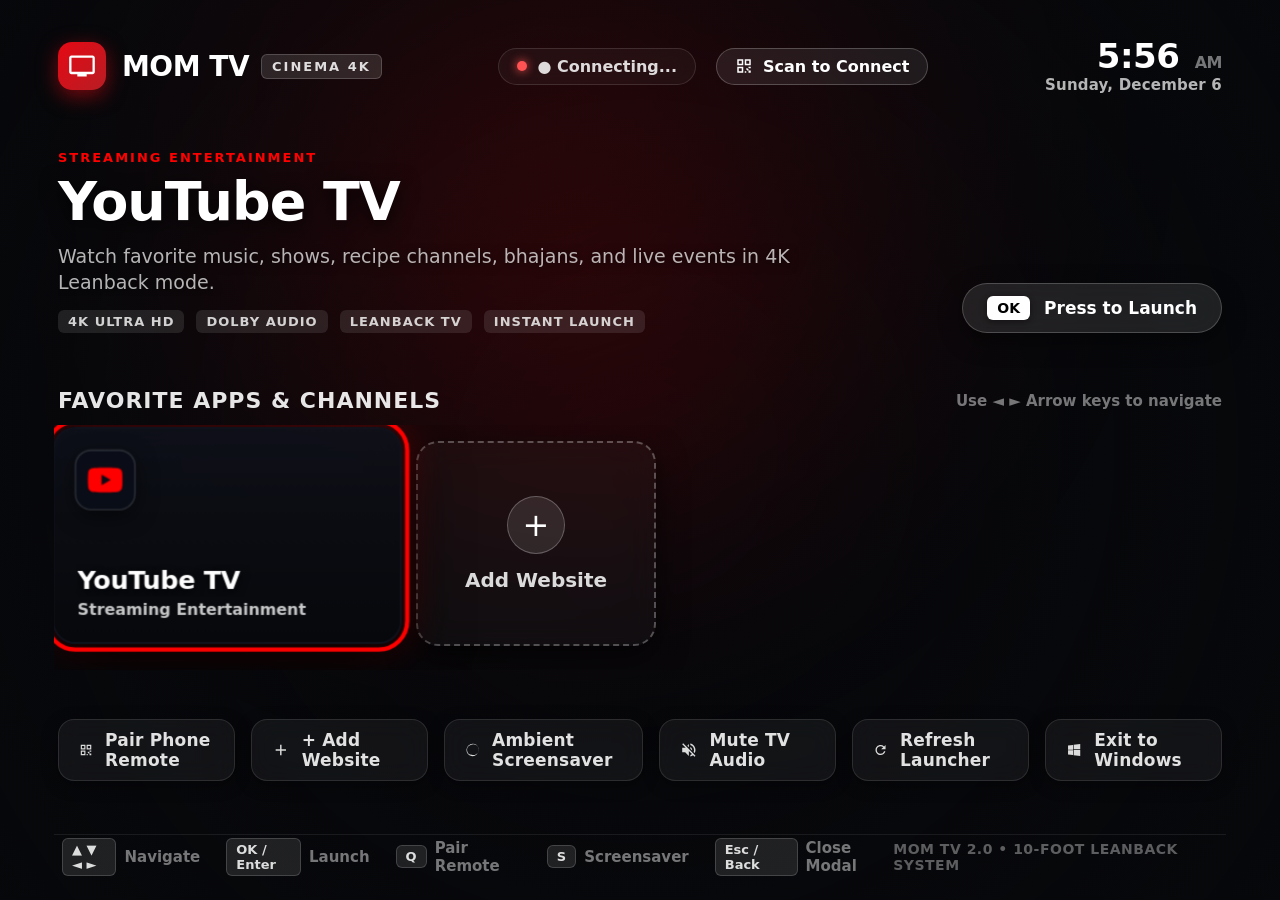
==== commit 0eb841a0: "Add unit tests for custom apps and metadata extraction - Implement tests for loading default apps an" ====
--- a/tv.html
+++ b/tv.html
@@ -7,19 +7,19 @@
   <link rel="icon" href="data:image/svg+xml,%3Csvg xmlns='http://www.w3.org/2000/svg' viewBox='0 0 24 24'%3E%3Crect width='24' height='24' rx='6' fill='%23e50914'/%3E%3Cpath d='M21 3H3c-1.1 0-2 .9-2 2v12c0 1.1.9 2 2 2h5v2h8v-2h5c1.1 0 2-.9 2-2V5c0-1.1-.9-2-2-2zm0 14H3V5h18v12z' fill='white'/%3E%3C/svg%3E">
   <style>
     /* ==========================================================================
-       10-FOOT UI DESIGN SYSTEM & RESET
+       10-FOOT CINEMA DESIGN SYSTEM & RESET (MOM TV 2.0)
        ========================================================================== */
     :root {
       --bg-oled: #07080b;
       --surface-1: rgba(255, 255, 255, 0.04);
       --surface-2: rgba(255, 255, 255, 0.08);
-      --surface-card: rgba(18, 20, 26, 0.75);
+      --surface-card: rgba(18, 22, 32, 0.85);
       --border-subtle: rgba(255, 255, 255, 0.12);
       --text-main: #FFFFFF;
-      --text-muted: rgba(255, 255, 255, 0.65);
-      --text-dim: rgba(255, 255, 255, 0.40);
-      --accent-active: #FF0000;
-      --glow-active: rgba(255, 0, 0, 0.45);
+      --text-muted: rgba(255, 255, 255, 0.70);
+      --text-dim: rgba(255, 255, 255, 0.45);
+      --accent-active: #00F0FF;
+      --glow-active: rgba(0, 240, 255, 0.55);
       --font-stack: system-ui, -apple-system, BlinkMacSystemFont, "Segoe UI", Roboto, Helvetica, Arial, sans-serif;
     }
 
@@ -73,8 +73,8 @@
       left: 10%;
       width: 80%;
       height: 90%;
-      background: radial-gradient(circle at 40% 40%, var(--glow-active) 0%, transparent 68%);
-      filter: blur(85px);
+      background: radial-gradient(circle at 40% 40%, var(--glow-active) 0%, transparent 70%);
+      filter: blur(95px);
       opacity: 0.65;
       transform: translateZ(0);
       transition: background 0.7s cubic-bezier(0.16, 1, 0.3, 1),
@@ -84,7 +84,7 @@
     .ambient-grid-overlay {
       position: absolute;
       inset: 0;
-      background: radial-gradient(circle at 50% 50%, rgba(7, 8, 11, 0.2) 0%, rgba(7, 8, 11, 0.92) 100%);
+      background: radial-gradient(circle at 50% 50%, rgba(7, 8, 11, 0.15) 0%, rgba(7, 8, 11, 0.94) 100%);
       pointer-events: none;
     }
 
@@ -97,19 +97,17 @@
       display: flex;
       flex-direction: column;
       height: 100vh;
-      padding: 36px 60px 24px 60px;
+      padding: 34px 54px 22px 54px;
       justify-content: space-between;
     }
 
-    /* ==========================================================================
-       HEADER BAR
-       ========================================================================== */
+    /* HEADER BAR */
     .header-bar {
       display: flex;
       align-items: center;
       justify-content: space-between;
       height: 64px;
-      margin-bottom: 8px;
+      padding: 0 4px;
     }
 
     .brand-cluster {
@@ -119,40 +117,40 @@
     }
 
     .brand-logo-icon {
-      width: 44px;
-      height: 44px;
-      background: linear-gradient(135deg, #e50914, #990000);
-      border-radius: 12px;
+      width: 48px;
+      height: 48px;
+      background: linear-gradient(135deg, #E50914 0%, #B81D24 100%);
+      border-radius: 14px;
       display: flex;
       align-items: center;
       justify-content: center;
-      box-shadow: 0 4px 18px rgba(229, 9, 20, 0.4);
+      box-shadow: 0 6px 20px rgba(229, 9, 20, 0.5);
     }
 
     .brand-logo-icon svg {
-      width: 26px;
-      height: 26px;
-      fill: #fff;
+      width: 28px;
+      height: 28px;
+      fill: #FFFFFF;
     }
 
     .brand-title {
       font-size: 28px;
-      font-weight: 800;
+      font-weight: 900;
       letter-spacing: -0.5px;
       color: #FFFFFF;
       display: flex;
       align-items: center;
-      gap: 10px;
+      gap: 12px;
     }
 
     .brand-badge {
-      font-size: 11px;
-      font-weight: 700;
-      letter-spacing: 1.5px;
+      font-size: 13px;
+      font-weight: 800;
+      letter-spacing: 2px;
       text-transform: uppercase;
-      background: rgba(255, 255, 255, 0.1);
-      border: 1px solid rgba(255, 255, 255, 0.15);
-      padding: 4px 9px;
+      background: rgba(255, 255, 255, 0.12);
+      border: 1px solid rgba(255, 255, 255, 0.18);
+      padding: 4px 10px;
       border-radius: 6px;
       color: rgba(255, 255, 255, 0.85);
     }
@@ -160,113 +158,94 @@
     .header-center-info {
       display: flex;
       align-items: center;
-      gap: 16px;
-    }
-
-    /* STATUS PILL */
+      gap: 20px;
+    }
+
     .status-badge {
       display: flex;
       align-items: center;
       gap: 10px;
+      background: var(--surface-1);
+      border: 1px solid var(--border-subtle);
       padding: 8px 18px;
-      background: rgba(18, 22, 30, 0.7);
-      border: 1px solid rgba(255, 255, 255, 0.1);
-      border-radius: 40px;
-      backdrop-filter: blur(16px);
-      box-shadow: 0 4px 14px rgba(0, 0, 0, 0.4);
-      transition: all 0.3s ease;
+      border-radius: 30px;
+      backdrop-filter: blur(12px);
     }
 
     .status-dot {
       width: 10px;
       height: 10px;
       border-radius: 50%;
-      background: #10B981;
-      box-shadow: 0 0 10px #10B981;
-      animation: pulse-dot 2s infinite ease-in-out;
+      background: #00E676;
+      box-shadow: 0 0 10px #00E676;
+      animation: pulse-dot 2.5s infinite;
     }
 
     .status-dot.disconnected {
-      background: #F59E0B;
-      box-shadow: 0 0 10px #F59E0B;
+      background: #FF5252;
+      box-shadow: 0 0 10px #FF5252;
     }
 
     .status-dot.connected-phone {
-      background: #00E676;
-      box-shadow: 0 0 14px #00E676;
+      background: #00F0FF;
+      box-shadow: 0 0 12px #00F0FF;
     }
 
     @keyframes pulse-dot {
-      0%, 100% { transform: scale(1); opacity: 1; }
-      50% { transform: scale(1.25); opacity: 0.7; }
+      0%, 100% { opacity: 1; transform: scale(1); }
+      50% { opacity: 0.45; transform: scale(0.85); }
     }
 
     .status-label {
-      font-size: 15px;
+      font-size: 16px;
       font-weight: 600;
-      color: rgba(255, 255, 255, 0.9);
-      letter-spacing: 0.2px;
-    }
-
-    /* QUICK QR BUTTON IN HEADER */
+      color: rgba(255, 255, 255, 0.85);
+    }
+
     .btn-qr-pair {
       display: flex;
       align-items: center;
-      gap: 8px;
-      padding: 8px 16px;
-      background: rgba(255, 255, 255, 0.06);
-      border: 1px solid rgba(255, 255, 255, 0.15);
-      border-radius: 40px;
-      color: rgba(255, 255, 255, 0.85);
-      font-size: 14px;
-      font-weight: 600;
-      backdrop-filter: blur(12px);
+      gap: 10px;
+      background: rgba(255, 255, 255, 0.08);
+      border: 1.5px solid rgba(255, 255, 255, 0.22);
+      padding: 8px 18px;
+      border-radius: 30px;
+      font-size: 16px;
+      font-weight: 700;
+      color: #FFFFFF;
       transition: all 0.2s ease;
     }
 
     .btn-qr-pair svg {
-      width: 16px;
-      height: 16px;
-      fill: currentColor;
-    }
-
-    .btn-qr-pair.focused {
-      background: #fff;
-      color: #000;
-      box-shadow: 0 0 20px rgba(255, 255, 255, 0.5);
-      transform: scale(1.04);
+      width: 18px;
+      height: 18px;
+      fill: #FFFFFF;
     }
 
     .clock-cluster {
-      display: flex;
-      flex-direction: column;
-      align-items: flex-end;
-      text-shadow: 0 2px 10px rgba(0, 0, 0, 0.7);
+      text-align: right;
     }
 
     .ambient-clock {
-      font-size: 40px;
+      font-size: 34px;
       font-weight: 800;
       letter-spacing: -0.5px;
       color: #FFFFFF;
-      line-height: 1;
-      display: flex;
-      align-items: baseline;
-      gap: 6px;
+      line-height: 1.1;
     }
 
     .ambient-clock .ampm {
-      font-size: 18px;
-      font-weight: 600;
-      color: rgba(255, 255, 255, 0.65);
-      text-transform: uppercase;
+      font-size: 16px;
+      font-weight: 700;
+      color: var(--text-dim);
+      margin-left: 4px;
     }
 
     .ambient-date {
       font-size: 15px;
-      font-weight: 500;
-      color: rgba(255, 255, 255, 0.6);
-      margin-top: 4px;
+      font-weight: 600;
+      color: var(--text-muted);
+      letter-spacing: 0.2px;
     }
 
     /* ==========================================================================
@@ -276,47 +255,45 @@
       display: flex;
       align-items: flex-end;
       justify-content: space-between;
-      padding: 24px 0 16px 0;
-      min-height: 190px;
-      position: relative;
+      height: 200px;
+      padding: 10px 4px;
     }
 
     .hero-content {
-      max-width: 780px;
-      transition: opacity 0.3s cubic-bezier(0.16, 1, 0.3, 1),
-                  transform 0.3s cubic-bezier(0.16, 1, 0.3, 1);
+      max-width: 820px;
     }
 
     .hero-category-chip {
-      display: inline-flex;
-      align-items: center;
-      gap: 8px;
+      display: inline-block;
       font-size: 13px;
       font-weight: 800;
       letter-spacing: 2px;
       text-transform: uppercase;
       color: var(--accent-active);
       margin-bottom: 8px;
-      text-shadow: 0 0 14px var(--glow-active);
     }
 
     .hero-title {
-      font-size: 50px;
-      font-weight: 850;
-      letter-spacing: -0.8px;
-      line-height: 1.1;
+      font-size: 54px;
+      font-weight: 900;
+      letter-spacing: -1px;
+      line-height: 1.08;
       color: #FFFFFF;
       margin-bottom: 12px;
-      text-shadow: 0 4px 24px rgba(0, 0, 0, 0.9);
+      text-shadow: 0 4px 20px rgba(0, 0, 0, 0.85);
     }
 
     .hero-description {
-      font-size: 20px;
-      line-height: 1.45;
-      font-weight: 450;
+      font-size: 19px;
+      font-weight: 500;
+      line-height: 1.4;
       color: var(--text-muted);
-      margin-bottom: 16px;
-      text-shadow: 0 2px 10px rgba(0, 0, 0, 0.8);
+      margin-bottom: 14px;
+      display: -webkit-box;
+      -webkit-line-clamp: 2;
+      -webkit-box-orient: vertical;
+      overflow: hidden;
+      text-shadow: 0 2px 10px rgba(0, 0, 0, 0.7);
     }
 
     .hero-meta-row {
@@ -326,54 +303,51 @@
     }
 
     .meta-tag {
-      font-size: 12px;
-      font-weight: 700;
-      letter-spacing: 1.2px;
+      font-size: 13px;
+      font-weight: 800;
+      letter-spacing: 1px;
       text-transform: uppercase;
+      background: rgba(255, 255, 255, 0.1);
       padding: 4px 10px;
       border-radius: 6px;
-      background: rgba(255, 255, 255, 0.08);
-      border: 1px solid rgba(255, 255, 255, 0.12);
-      color: rgba(255, 255, 255, 0.85);
+      color: rgba(255, 255, 255, 0.8);
     }
 
     .hero-cta {
       display: flex;
       align-items: center;
       gap: 14px;
-      background: rgba(18, 22, 30, 0.7);
-      border: 1px solid rgba(255, 255, 255, 0.15);
-      border-radius: 48px;
+      background: rgba(255, 255, 255, 0.1);
+      border: 1px solid rgba(255, 255, 255, 0.2);
       padding: 12px 24px;
-      backdrop-filter: blur(20px);
-      box-shadow: 0 8px 30px rgba(0, 0, 0, 0.5);
+      border-radius: 40px;
+      backdrop-filter: blur(16px);
+      box-shadow: 0 8px 24px rgba(0, 0, 0, 0.4);
     }
 
     .keycap-icon {
-      background: linear-gradient(180deg, #FFFFFF 0%, #D4D4D8 100%);
+      background: #FFFFFF;
       color: #000000;
       font-size: 14px;
       font-weight: 900;
-      padding: 6px 14px;
-      border-radius: 8px;
-      box-shadow: 0 3px 0 #9E9EA7, 0 4px 12px rgba(0, 0, 0, 0.4);
+      padding: 4px 10px;
+      border-radius: 6px;
+      box-shadow: 0 2px 6px rgba(0, 0, 0, 0.4);
     }
 
     .cta-text {
       font-size: 17px;
       font-weight: 700;
       color: #FFFFFF;
-      letter-spacing: 0.2px;
     }
 
     /* ==========================================================================
-       INTERACTIVE APP SHELF (ROW 0)
+       APP SHELF TRACK (ROW 0) — 10-FOOT CINEMA SCALE
        ========================================================================== */
     .shelf-container {
       display: flex;
       flex-direction: column;
-      gap: 14px;
-      margin-bottom: 12px;
+      gap: 12px;
     }
 
     .shelf-header {
@@ -384,35 +358,36 @@
     }
 
     .shelf-title {
-      font-size: 20px;
+      font-size: 22px;
       font-weight: 800;
       letter-spacing: 1px;
       text-transform: uppercase;
       color: rgba(255, 255, 255, 0.9);
       display: flex;
       align-items: center;
-      gap: 10px;
+      gap: 12px;
     }
 
     .shelf-hint {
-      font-size: 14px;
-      font-weight: 500;
+      font-size: 15px;
+      font-weight: 600;
       color: var(--text-dim);
     }
 
     .app-track {
       display: flex;
-      gap: 22px;
+      gap: 24px;
       overflow-x: auto;
       padding: 16px 8px 24px 8px;
       scroll-behavior: smooth;
-    }
-
-    /* APP CARD STYLING */
+      align-items: center;
+    }
+
+    /* CINEMA POSTER APP CARD */
     .app-card {
-      flex: 0 0 250px;
-      height: 165px;
-      border-radius: 20px;
+      flex: 0 0 330px;
+      height: 205px;
+      border-radius: 22px;
       background: var(--surface-card);
       border: 2px solid var(--border-subtle);
       position: relative;
@@ -421,25 +396,34 @@
       flex-direction: column;
       justify-content: space-between;
       padding: 22px;
-      backdrop-filter: blur(14px);
-      box-shadow: 0 10px 26px rgba(0, 0, 0, 0.5);
-      transition: transform 0.25s cubic-bezier(0.2, 0.9, 0.3, 1.2),
-                  border-color 0.25s ease,
-                  box-shadow 0.25s ease,
-                  background 0.25s ease;
-    }
-
-    .app-card-bg-gradient {
+      backdrop-filter: blur(16px);
+      box-shadow: 0 12px 30px rgba(0, 0, 0, 0.6);
+      transition: transform 0.24s cubic-bezier(0.2, 0.9, 0.3, 1.2),
+                  border-color 0.22s ease,
+                  box-shadow 0.22s ease;
+    }
+
+    .app-card-poster {
       position: absolute;
       inset: 0;
-      opacity: 0.22;
-      transition: opacity 0.25s ease;
+      width: 100%;
+      height: 100%;
+      object-fit: cover;
       z-index: 1;
+      filter: brightness(0.68) contrast(1.05);
+      transition: filter 0.3s ease, transform 0.4s ease;
+    }
+
+    .app-card-scrim {
+      position: absolute;
+      inset: 0;
+      background: linear-gradient(180deg, rgba(7, 8, 11, 0.2) 0%, rgba(7, 8, 11, 0.55) 45%, rgba(7, 8, 11, 0.94) 100%);
+      z-index: 2;
     }
 
     .app-card-content {
       position: relative;
-      z-index: 2;
+      z-index: 3;
       display: flex;
       flex-direction: column;
       justify-content: space-between;
@@ -447,60 +431,71 @@
     }
 
     .app-icon-wrapper {
-      width: 54px;
-      height: 54px;
+      width: 52px;
+      height: 52px;
       border-radius: 14px;
       display: flex;
       align-items: center;
       justify-content: center;
-      background: rgba(0, 0, 0, 0.35);
-      border: 1px solid rgba(255, 255, 255, 0.12);
-      box-shadow: 0 4px 14px rgba(0, 0, 0, 0.4);
+      background: rgba(10, 14, 24, 0.75);
+      border: 1.5px solid rgba(255, 255, 255, 0.2);
+      box-shadow: 0 6px 18px rgba(0, 0, 0, 0.5);
+      backdrop-filter: blur(8px);
       transition: transform 0.25s ease;
+      overflow: hidden;
     }
 
     .app-icon-wrapper svg {
+      width: 30px;
+      height: 30px;
+    }
+
+    .app-icon-wrapper img {
       width: 32px;
       height: 32px;
+      object-fit: contain;
     }
 
     .app-card-text {
       display: flex;
       flex-direction: column;
-      gap: 3px;
+      gap: 4px;
     }
 
     .app-name {
-      font-size: 22px;
+      font-size: 24px;
       font-weight: 800;
       letter-spacing: -0.3px;
       color: #FFFFFF;
       white-space: nowrap;
       overflow: hidden;
       text-overflow: ellipsis;
+      text-shadow: 0 2px 8px rgba(0, 0, 0, 0.8);
     }
 
     .app-subtitle {
-      font-size: 14px;
-      font-weight: 500;
-      color: var(--text-muted);
+      font-size: 15px;
+      font-weight: 600;
+      color: rgba(255, 255, 255, 0.78);
       white-space: nowrap;
       overflow: hidden;
       text-overflow: ellipsis;
     }
 
-    /* APPLE TV 3D FOCUS ELEVATION & NEON FOCUS RING */
+    /* 4PX GLOWING NEON FOCUS RING */
     .app-card.focused {
-      transform: translateY(-8px) scale(1.08);
-      border-color: var(--card-accent, #FFFFFF);
-      background: rgba(26, 30, 42, 0.9);
-      box-shadow: 0 20px 48px rgba(0, 0, 0, 0.85),
-                  0 0 36px var(--card-glow, rgba(255, 255, 255, 0.4));
+      transform: translateY(-8px) scale(1.06);
+      outline: 4px solid var(--card-accent, #00F0FF);
+      outline-offset: 3px;
+      border-color: transparent;
+      box-shadow: 0 24px 60px rgba(0, 0, 0, 0.95),
+                  0 0 38px var(--card-glow, rgba(0, 240, 255, 0.6));
       z-index: 5;
     }
 
-    .app-card.focused .app-card-bg-gradient {
-      opacity: 0.45;
+    .app-card.focused .app-card-poster {
+      filter: brightness(0.85) contrast(1.1);
+      transform: scale(1.06);
     }
 
     .app-card.focused .app-icon-wrapper {
@@ -512,9 +507,59 @@
     }
 
     @keyframes launch-pop {
-      0% { transform: scale(1.08); }
+      0% { transform: scale(1.06); }
       50% { transform: scale(0.96); filter: brightness(1.6); }
-      100% { transform: scale(1.08); filter: brightness(1.2); }
+      100% { transform: scale(1.06); filter: brightness(1.2); }
+    }
+
+    /* SPECIAL [+ ADD WEBSITE] TILE */
+    .app-card-add {
+      flex: 0 0 240px;
+      height: 205px;
+      border: 2.5px dashed rgba(255, 255, 255, 0.28) !important;
+      background: rgba(255, 255, 255, 0.03) !important;
+      display: flex;
+      flex-direction: column;
+      align-items: center;
+      justify-content: center;
+      gap: 14px;
+      text-align: center;
+    }
+
+    .app-card-add .add-plus-circle {
+      width: 58px;
+      height: 58px;
+      border-radius: 50%;
+      background: rgba(255, 255, 255, 0.1);
+      border: 1.5px solid rgba(255, 255, 255, 0.25);
+      display: flex;
+      align-items: center;
+      justify-content: center;
+      font-size: 32px;
+      font-weight: 300;
+      color: #FFFFFF;
+      transition: all 0.2s ease;
+    }
+
+    .app-card-add .add-label {
+      font-size: 20px;
+      font-weight: 700;
+      color: rgba(255, 255, 255, 0.85);
+    }
+
+    .app-card-add.focused {
+      border: 2.5px solid #00F0FF !important;
+      background: rgba(0, 240, 255, 0.08) !important;
+      outline: 4px solid #00F0FF;
+      outline-offset: 3px;
+      box-shadow: 0 24px 60px rgba(0, 0, 0, 0.9), 0 0 35px rgba(0, 240, 255, 0.6);
+    }
+
+    .app-card-add.focused .add-plus-circle {
+      background: #00F0FF;
+      color: #07080B;
+      transform: scale(1.1);
+      box-shadow: 0 0 22px rgba(0, 240, 255, 0.9);
     }
 
     /* ==========================================================================
@@ -524,47 +569,49 @@
       display: flex;
       align-items: center;
       gap: 16px;
-      padding: 6px 4px;
+      padding: 4px 4px;
     }
 
     .util-card {
       flex: 1;
-      height: 58px;
-      background: rgba(255, 255, 255, 0.04);
-      border: 1.5px solid rgba(255, 255, 255, 0.09);
-      border-radius: 14px;
+      height: 62px;
+      background: rgba(255, 255, 255, 0.05);
+      border: 1.5px solid rgba(255, 255, 255, 0.11);
+      border-radius: 16px;
       display: flex;
       align-items: center;
       justify-content: center;
       gap: 12px;
       padding: 0 20px;
       backdrop-filter: blur(12px);
-      box-shadow: 0 4px 14px rgba(0, 0, 0, 0.3);
+      box-shadow: 0 4px 16px rgba(0, 0, 0, 0.35);
       transition: all 0.2s cubic-bezier(0.2, 0.9, 0.3, 1.2);
     }
 
     .util-card svg {
-      width: 22px;
-      height: 22px;
-      fill: rgba(255, 255, 255, 0.8);
+      width: 24px;
+      height: 24px;
+      fill: rgba(255, 255, 255, 0.85);
     }
 
     .util-label {
-      font-size: 16px;
+      font-size: 17px;
       font-weight: 700;
-      color: rgba(255, 255, 255, 0.85);
+      color: rgba(255, 255, 255, 0.88);
       letter-spacing: 0.2px;
     }
 
     .util-card.focused {
       transform: translateY(-4px) scale(1.03);
-      background: rgba(255, 255, 255, 0.15);
-      border-color: #FFFFFF;
-      box-shadow: 0 8px 24px rgba(0, 0, 0, 0.6), 0 0 22px rgba(255, 255, 255, 0.3);
+      background: rgba(255, 255, 255, 0.16);
+      border-color: #00F0FF;
+      outline: 3px solid #00F0FF;
+      outline-offset: 2px;
+      box-shadow: 0 8px 26px rgba(0, 0, 0, 0.7), 0 0 26px rgba(0, 240, 255, 0.5);
     }
 
     .util-card.focused svg {
-      fill: #FFFFFF;
+      fill: #00F0FF;
     }
     .util-card.focused .util-label {
       color: #FFFFFF;
@@ -577,52 +624,52 @@
       display: flex;
       align-items: center;
       justify-content: space-between;
-      height: 42px;
+      height: 44px;
       padding: 0 8px;
-      border-top: 1px solid rgba(255, 255, 255, 0.07);
-      margin-top: 6px;
+      border-top: 1px solid rgba(255, 255, 255, 0.08);
+      margin-top: 4px;
     }
 
     .guide-legend {
       display: flex;
       align-items: center;
-      gap: 24px;
+      gap: 26px;
     }
 
     .guide-item {
       display: flex;
       align-items: center;
       gap: 8px;
-      font-size: 14px;
+      font-size: 15px;
       font-weight: 600;
       color: var(--text-dim);
     }
 
     .guide-key {
       background: rgba(255, 255, 255, 0.1);
-      border: 1px solid rgba(255, 255, 255, 0.15);
-      padding: 3px 8px;
-      border-radius: 5px;
-      font-size: 12px;
+      border: 1px solid rgba(255, 255, 255, 0.16);
+      padding: 3px 9px;
+      border-radius: 6px;
+      font-size: 13px;
       font-weight: 800;
-      color: rgba(255, 255, 255, 0.8);
+      color: rgba(255, 255, 255, 0.85);
     }
 
     .guide-author {
-      font-size: 13px;
-      font-weight: 600;
-      color: rgba(255, 255, 255, 0.3);
+      font-size: 14px;
+      font-weight: 700;
+      color: rgba(255, 255, 255, 0.35);
       letter-spacing: 0.5px;
     }
 
     /* ==========================================================================
-       SCAN TO CONNECT PAIRING MODAL
+       MODALS (PAIRING QR & CUSTOM APP BUILDER)
        ========================================================================== */
     .modal-overlay {
       position: fixed;
       inset: 0;
       z-index: 1000;
-      background: rgba(4, 5, 8, 0.88);
+      background: rgba(4, 5, 8, 0.90);
       backdrop-filter: blur(28px);
       display: flex;
       align-items: center;
@@ -637,32 +684,32 @@
       pointer-events: auto;
     }
 
-    .qr-modal-card {
+    .modal-card {
       background: #0E1118;
-      border: 2px solid rgba(255, 255, 255, 0.18);
+      border: 2px solid rgba(255, 255, 255, 0.2);
       border-radius: 32px;
       padding: 44px 50px;
-      max-width: 640px;
+      max-width: 680px;
       width: 90%;
       text-align: center;
       display: flex;
       flex-direction: column;
       align-items: center;
-      box-shadow: 0 28px 70px rgba(0, 0, 0, 0.9), 0 0 50px rgba(229, 9, 20, 0.2);
+      box-shadow: 0 28px 70px rgba(0, 0, 0, 0.95), 0 0 50px rgba(0, 240, 255, 0.2);
       transform: scale(0.92);
       transition: transform 0.3s cubic-bezier(0.16, 1, 0.3, 1);
     }
 
-    .modal-overlay.active .qr-modal-card {
+    .modal-overlay.active .modal-card {
       transform: scale(1);
     }
 
     .qr-header-tag {
       font-size: 13px;
       font-weight: 800;
-      letter-spacing: 2px;
+      letter-spacing: 2.5px;
       text-transform: uppercase;
-      color: #E50914;
+      color: #00F0FF;
       margin-bottom: 8px;
     }
 
@@ -679,7 +726,7 @@
       color: var(--text-muted);
       line-height: 1.4;
       margin-bottom: 24px;
-      max-width: 460px;
+      max-width: 520px;
     }
 
     .qr-frame {
@@ -687,7 +734,7 @@
       padding: 18px;
       border-radius: 20px;
       box-shadow: 0 10px 30px rgba(0, 0, 0, 0.6);
-      margin-bottom: 24px;
+      margin-bottom: 22px;
       display: flex;
       align-items: center;
       justify-content: center;
@@ -695,7 +742,7 @@
       height: 250px;
     }
 
-    .qr-frame img, .qr-frame canvas {
+    .qr-frame img {
       width: 100%;
       height: 100%;
       display: block;
@@ -716,37 +763,8 @@
       font-family: monospace;
     }
 
-    .qr-steps {
-      display: flex;
-      gap: 20px;
-      margin-bottom: 24px;
-      text-align: left;
-    }
-
-    .qr-step {
-      display: flex;
-      align-items: flex-start;
-      gap: 10px;
-      font-size: 14px;
-      color: rgba(255, 255, 255, 0.7);
-    }
-
-    .qr-step-num {
-      width: 24px;
-      height: 24px;
-      border-radius: 50%;
-      background: #E50914;
-      color: #fff;
-      display: flex;
-      align-items: center;
-      justify-content: center;
-      font-size: 12px;
-      font-weight: 800;
-      flex-shrink: 0;
-    }
-
     .modal-dismiss-hint {
-      font-size: 15px;
+      font-size: 16px;
       font-weight: 600;
       color: var(--text-dim);
       display: flex;
@@ -754,8 +772,146 @@
       gap: 8px;
     }
 
+    /* CUSTOM WEBSITE FORM STYLES */
+    .add-form-container {
+      width: 100%;
+      display: flex;
+      flex-direction: column;
+      gap: 18px;
+      text-align: left;
+    }
+
+    .form-group {
+      display: flex;
+      flex-direction: column;
+      gap: 8px;
+    }
+
+    .form-label {
+      font-size: 16px;
+      font-weight: 700;
+      color: rgba(255, 255, 255, 0.85);
+    }
+
+    .input-with-button {
+      display: flex;
+      gap: 12px;
+    }
+
+    .tv-input {
+      flex: 1;
+      height: 52px;
+      background: rgba(255, 255, 255, 0.08);
+      border: 2px solid rgba(255, 255, 255, 0.18);
+      border-radius: 12px;
+      padding: 0 18px;
+      font-size: 18px;
+      color: #FFFFFF;
+      font-family: var(--font-stack);
+      outline: none;
+      transition: all 0.2s ease;
+    }
+
+    .tv-input:focus,
+    .tv-input.active-field {
+      border-color: #00F0FF;
+      background: rgba(255, 255, 255, 0.14);
+      box-shadow: 0 0 20px rgba(0, 240, 255, 0.4);
+    }
+
+    .tv-action-btn {
+      height: 52px;
+      padding: 0 24px;
+      background: rgba(0, 240, 255, 0.15);
+      border: 2px solid #00F0FF;
+      border-radius: 12px;
+      color: #00F0FF;
+      font-size: 16px;
+      font-weight: 800;
+      letter-spacing: 0.5px;
+      display: flex;
+      align-items: center;
+      justify-content: center;
+      gap: 8px;
+      transition: all 0.2s ease;
+    }
+
+    .tv-action-btn:focus,
+    .tv-action-btn.active-field {
+      background: #00F0FF;
+      color: #07080B;
+      box-shadow: 0 0 25px rgba(0, 240, 255, 0.8);
+      transform: scale(1.04);
+    }
+
+    .preview-section {
+      display: flex;
+      flex-direction: column;
+      gap: 10px;
+      margin-top: 6px;
+    }
+
+    .preview-label {
+      font-size: 14px;
+      font-weight: 800;
+      letter-spacing: 1.5px;
+      color: var(--text-dim);
+    }
+
+    .preview-card {
+      width: 100% !important;
+      height: 135px !important;
+      align-self: center;
+    }
+
+    .form-btn-row {
+      display: flex;
+      gap: 14px;
+      margin-top: 10px;
+    }
+
+    .tv-btn {
+      flex: 1;
+      height: 54px;
+      border-radius: 14px;
+      font-size: 18px;
+      font-weight: 800;
+      border: 2px solid transparent;
+      display: flex;
+      align-items: center;
+      justify-content: center;
+      transition: all 0.2s ease;
+    }
+
+    .tv-btn-cancel {
+      background: rgba(255, 255, 255, 0.08);
+      border-color: rgba(255, 255, 255, 0.18);
+      color: #FFFFFF;
+    }
+
+    .tv-btn-cancel:focus,
+    .tv-btn-cancel.active-field {
+      border-color: #FFFFFF;
+      background: rgba(255, 255, 255, 0.22);
+      box-shadow: 0 0 20px rgba(255, 255, 255, 0.4);
+      transform: scale(1.04);
+    }
+
+    .tv-btn-save {
+      background: linear-gradient(135deg, #00C853 0%, #009624 100%);
+      border-color: #00E676;
+      color: #FFFFFF;
+    }
+
+    .tv-btn-save:focus,
+    .tv-btn-save.active-field {
+      border-color: #FFFFFF;
+      box-shadow: 0 0 30px rgba(0, 230, 118, 0.8);
+      transform: scale(1.04);
+    }
+
     /* ==========================================================================
-       APPLE TV STYLE AMBIENT SCREENSAVER
+       APPLE TV AMBIENT SCREENSAVER (SCENIC 4K & OLED QUADRANT SHIFT)
        ========================================================================== */
     #screensaver {
       position: fixed;
@@ -764,11 +920,8 @@
       background: #020305;
       opacity: 0;
       pointer-events: none;
-      transition: opacity 1.8s ease-in-out;
-      display: flex;
-      flex-direction: column;
-      align-items: center;
-      justify-content: center;
+      transition: opacity 1.4s ease-in-out;
+      overflow: hidden;
     }
 
     #screensaver.active {
@@ -776,28 +929,79 @@
       pointer-events: auto;
     }
 
-    #screensaver-canvas {
+    .saver-bg-slide {
       position: absolute;
       inset: 0;
       width: 100%;
       height: 100%;
+      background-size: cover;
+      background-position: center;
+      opacity: 0;
+      transform: scale(1.06);
+      transition: opacity 2s ease-in-out, transform 14s linear;
       z-index: 1;
     }
 
+    .saver-bg-slide.visible {
+      opacity: 1;
+      transform: scale(1);
+    }
+
+    .saver-vignette {
+      position: absolute;
+      inset: 0;
+      background: radial-gradient(circle at 50% 50%, rgba(2, 3, 5, 0.2) 0%, rgba(2, 3, 5, 0.85) 100%);
+      z-index: 2;
+    }
+
+    /* OLED PROTECTION: CLOCK DRIFTS BETWEEN 4 QUADRANTS */
     .saver-content {
-      position: relative;
-      z-index: 2;
+      position: absolute;
+      z-index: 3;
       display: flex;
       flex-direction: column;
-      align-items: center;
-      text-align: center;
-      text-shadow: 0 4px 20px rgba(0, 0, 0, 0.8);
-      animation: float-saver 8s infinite ease-in-out;
-    }
-
-    @keyframes float-saver {
-      0%, 100% { transform: translateY(0); }
-      50% { transform: translateY(-12px); }
+      text-shadow: 0 4px 24px rgba(0, 0, 0, 0.95);
+      transition: top 1.2s cubic-bezier(0.16, 1, 0.3, 1),
+                  bottom 1.2s cubic-bezier(0.16, 1, 0.3, 1),
+                  left 1.2s cubic-bezier(0.16, 1, 0.3, 1),
+                  right 1.2s cubic-bezier(0.16, 1, 0.3, 1);
+    }
+
+    /* Quadrant Classes for OLED Burn-in mitigation */
+    .quad-top-left {
+      top: 10%;
+      left: 8%;
+      bottom: auto;
+      right: auto;
+      align-items: flex-start;
+      text-align: left;
+    }
+
+    .quad-top-right {
+      top: 10%;
+      right: 8%;
+      bottom: auto;
+      left: auto;
+      align-items: flex-end;
+      text-align: right;
+    }
+
+    .quad-bottom-right {
+      bottom: 12%;
+      right: 8%;
+      top: auto;
+      left: auto;
+      align-items: flex-end;
+      text-align: right;
+    }
+
+    .quad-bottom-left {
+      bottom: 12%;
+      left: 8%;
+      top: auto;
+      right: auto;
+      align-items: flex-start;
+      text-align: left;
     }
 
     .saver-badge {
@@ -805,66 +1009,60 @@
       font-weight: 800;
       letter-spacing: 4px;
       text-transform: uppercase;
-      color: rgba(255, 255, 255, 0.6);
-      margin-bottom: 12px;
-      background: rgba(255, 255, 255, 0.08);
+      color: rgba(255, 255, 255, 0.7);
+      margin-bottom: 10px;
+      background: rgba(0, 0, 0, 0.45);
       padding: 6px 18px;
       border-radius: 30px;
-      border: 1px solid rgba(255, 255, 255, 0.12);
+      border: 1px solid rgba(255, 255, 255, 0.15);
+      backdrop-filter: blur(10px);
     }
 
     .saver-clock {
-      font-size: 110px;
+      font-size: 118px;
       font-weight: 200;
       letter-spacing: -2px;
       color: #FFFFFF;
       line-height: 1;
-      margin-bottom: 12px;
+      margin-bottom: 10px;
     }
 
     .saver-date {
-      font-size: 28px;
-      font-weight: 400;
-      color: rgba(255, 255, 255, 0.75);
+      font-size: 30px;
+      font-weight: 500;
+      color: rgba(255, 255, 255, 0.85);
       letter-spacing: 0.5px;
-      margin-bottom: 36px;
+      margin-bottom: 24px;
     }
 
     .saver-prompt {
       display: flex;
       align-items: center;
       gap: 10px;
-      font-size: 16px;
+      font-size: 17px;
       font-weight: 600;
-      color: rgba(255, 255, 255, 0.5);
-      background: rgba(0, 0, 0, 0.4);
-      padding: 8px 20px;
+      color: rgba(255, 255, 255, 0.65);
+      background: rgba(0, 0, 0, 0.55);
+      padding: 8px 22px;
       border-radius: 40px;
-      border: 1px solid rgba(255, 255, 255, 0.08);
-      animation: pulse-prompt 3s infinite ease-in-out;
-    }
-
-    @keyframes pulse-prompt {
-      0%, 100% { opacity: 0.4; }
-      50% { opacity: 0.9; }
-    }
-
-    /* ==========================================================================
-       LAUNCH TOAST NOTIFICATION
-       ========================================================================== */
+      border: 1px solid rgba(255, 255, 255, 0.12);
+      backdrop-filter: blur(12px);
+    }
+
+    /* LAUNCH TOAST */
     .toast-overlay {
       position: fixed;
       bottom: 60px;
       left: 50%;
       transform: translateX(-50%) translateY(30px);
       background: rgba(14, 18, 26, 0.95);
-      border: 2px solid #E50914;
+      border: 2px solid #00F0FF;
       border-radius: 40px;
       padding: 16px 36px;
       display: flex;
       align-items: center;
       gap: 16px;
-      box-shadow: 0 16px 40px rgba(0, 0, 0, 0.8), 0 0 30px rgba(229, 9, 20, 0.5);
+      box-shadow: 0 16px 40px rgba(0, 0, 0, 0.8), 0 0 30px rgba(0, 240, 255, 0.5);
       opacity: 0;
       pointer-events: none;
       z-index: 2000;
@@ -880,7 +1078,7 @@
       width: 22px;
       height: 22px;
       border: 3px solid rgba(255, 255, 255, 0.2);
-      border-top-color: #E50914;
+      border-top-color: #00F0FF;
       border-radius: 50%;
       animation: spin 0.8s linear infinite;
     }
@@ -890,7 +1088,7 @@
     }
 
     .toast-text {
-      font-size: 19px;
+      font-size: 20px;
       font-weight: 700;
       color: #FFFFFF;
     }
@@ -942,7 +1140,7 @@
           10:45 <span class="ampm">AM</span>
         </div>
         <div class="ambient-date" id="ambient-date">
-          Tuesday, September 22
+          Loading...
         </div>
       </div>
     </header>
@@ -978,231 +1176,9 @@
         <div class="shelf-hint">Use ◄ ► Arrow keys to navigate</div>
       </div>
 
-      <!-- APP CARDS TRACK (ROW 0) -->
+      <!-- DYNAMIC APP CARDS TRACK (ROW 0) -->
       <div class="app-track" id="app-track">
-        <!-- 1. YouTube TV -->
-        <div class="app-card focused"
-             data-index="0"
-             data-row="0"
-             data-col="0"
-             data-app="youtube"
-             data-target="youtube"
-             data-title="YouTube TV"
-             data-subtitle="Leanback 4K TV"
-             data-category="STREAMING ENTERTAINMENT"
-             data-desc="Watch favorite music, shows, recipe channels, bhajans, and live events in 4K Leanback mode."
-             data-accent="#FF0000"
-             data-glow="rgba(255, 0, 0, 0.45)"
-             style="--card-accent:#FF0000; --card-glow:rgba(255,0,0,0.45);">
-          <div class="app-card-bg-gradient" style="background: linear-gradient(135deg, #FF0000 0%, #660000 100%);"></div>
-          <div class="app-card-content">
-            <div class="app-icon-wrapper">
-              <svg viewBox="0 0 24 24" fill="#FF0000">
-                <path d="M23.498 6.186a3.016 3.016 0 0 0-2.122-2.136C19.505 3.545 12 3.545 12 3.545s-7.505 0-9.377.505A3.017 3.017 0 0 0 .502 6.186C0 8.07 0 12 0 12s0 3.93.502 5.814a3.016 3.016 0 0 0 2.122 2.136c1.871.505 9.376.505 9.376.505s7.505 0 9.377-.505a3.015 3.015 0 0 0 2.122-2.136C24 15.93 24 12 24 12s0-3.93-.502-5.814zM9.545 15.568V8.432L15.818 12l-6.273 3.568z"/>
-              </svg>
-            </div>
-            <div class="app-card-text">
-              <div class="app-name">YouTube TV</div>
-              <div class="app-subtitle">Leanback 4K TV</div>
-            </div>
-          </div>
-        </div>
-
-        <!-- 2. Disney+ Hotstar -->
-        <div class="app-card"
-             data-index="1"
-             data-row="0"
-             data-col="1"
-             data-app="hotstar"
-             data-target="hotstar"
-             data-title="Disney+ Hotstar"
-             data-subtitle="Movies & Specials"
-             data-category="MOVIES & DRAMAS"
-             data-desc="Blockbuster movies, family dramas, Hotstar specials, and live sports in Dolby Vision."
-             data-accent="#2250F4"
-             data-glow="rgba(34, 80, 244, 0.45)"
-             style="--card-accent:#2250F4; --card-glow:rgba(34,80,244,0.45);">
-          <div class="app-card-bg-gradient" style="background: linear-gradient(135deg, #0C20D6 0%, #030A36 100%);"></div>
-          <div class="app-card-content">
-            <div class="app-icon-wrapper">
-              <svg viewBox="0 0 24 24" fill="#F4C542">
-                <path d="M12 2l2.9 6.6L22 9.2l-5.3 4.7 1.6 7.1L12 17.3 5.7 21l1.6-7.1L2 9.2l7.1-.6L12 2z"/>
-              </svg>
-            </div>
-            <div class="app-card-text">
-              <div class="app-name">Disney+ Hotstar</div>
-              <div class="app-subtitle">Movies & Specials</div>
-            </div>
-          </div>
-        </div>
-
-        <!-- 3. Netflix -->
-        <div class="app-card"
-             data-index="2"
-             data-row="0"
-             data-col="2"
-             data-app="netflix"
-             data-target="netflix"
-             data-title="Netflix"
-             data-subtitle="Series & Cinema"
-             data-category="GLOBAL ENTERTAINMENT"
-             data-desc="Award-winning cinema, international hits, wildlife documentaries, and personalized family profiles."
-             data-accent="#E50914"
-             data-glow="rgba(229, 9, 20, 0.45)"
-             style="--card-accent:#E50914; --card-glow:rgba(229,9,20,0.45);">
-          <div class="app-card-bg-gradient" style="background: linear-gradient(135deg, #E50914 0%, #150000 100%);"></div>
-          <div class="app-card-content">
-            <div class="app-icon-wrapper">
-              <svg viewBox="0 0 24 24" fill="#E50914">
-                <path d="M5.398 0v24c1.17-.468 2.37-.899 3.597-1.293V0H5.398zm9.605 0v19.467c1.23.367 2.43.766 3.599 1.199V0h-3.599zM8.995 0v1.734l6.008 17.587V0H8.995z"/>
-              </svg>
-            </div>
-            <div class="app-card-text">
-              <div class="app-name">Netflix</div>
-              <div class="app-subtitle">Series & Cinema</div>
-            </div>
-          </div>
-        </div>
-
-        <!-- 4. Prime Video -->
-        <div class="app-card"
-             data-index="3"
-             data-row="0"
-             data-col="3"
-             data-app="prime"
-             data-target="prime"
-             data-title="Prime Video"
-             data-subtitle="Amazon Originals"
-             data-category="AMAZON ORIGINALS"
-             data-desc="Latest cinema blockbusters, family comedy releases, and award-winning Amazon Originals."
-             data-accent="#00A8E1"
-             data-glow="rgba(0, 168, 225, 0.45)"
-             style="--card-accent:#00A8E1; --card-glow:rgba(0,168,225,0.45);">
-          <div class="app-card-bg-gradient" style="background: linear-gradient(135deg, #00A8E1 0%, #001F3F 100%);"></div>
-          <div class="app-card-content">
-            <div class="app-icon-wrapper">
-              <svg viewBox="0 0 24 24" fill="#00A8E1">
-                <path d="M12 2C6.48 2 2 6.48 2 12s4.48 10 10 10 10-4.48 10-10S17.52 2 12 2zm-1 14.5v-9l6 4.5-6 4.5z"/>
-              </svg>
-            </div>
-            <div class="app-card-text">
-              <div class="app-name">Prime Video</div>
-              <div class="app-subtitle">Amazon Originals</div>
-            </div>
-          </div>
-        </div>
-
-        <!-- 5. JioCinema / Live TV -->
-        <div class="app-card"
-             data-index="4"
-             data-row="0"
-             data-col="4"
-             data-app="jiocinema"
-             data-target="jiocinema"
-             data-title="JioCinema Live TV"
-             data-subtitle="Live TV & Cricket"
-             data-category="LIVE SPORTS & TELEVISION"
-             data-desc="Free live Indian television channels, daily soaps, comedy serials, and high-energy cricket streams."
-             data-accent="#E11D74"
-             data-glow="rgba(225, 29, 116, 0.45)"
-             style="--card-accent:#E11D74; --card-glow:rgba(225,29,116,0.45);">
-          <div class="app-card-bg-gradient" style="background: linear-gradient(135deg, #E11D74 0%, #3D021E 100%);"></div>
-          <div class="app-card-content">
-            <div class="app-icon-wrapper">
-              <svg viewBox="0 0 24 24" fill="#E11D74">
-                <path d="M12 2L2 22h20L12 2zm0 4.2L18.4 19H5.6L12 6.2z"/>
-              </svg>
-            </div>
-            <div class="app-card-text">
-              <div class="app-name">JioCinema</div>
-              <div class="app-subtitle">Live TV & Cricket</div>
-            </div>
-          </div>
-        </div>
-
-        <!-- 6. Bhajans & Devotional Music -->
-        <div class="app-card"
-             data-index="5"
-             data-row="0"
-             data-col="5"
-             data-app="bhajans"
-             data-target="bhajans"
-             data-title="Bhajans & Devotional"
-             data-subtitle="Morning Aarti & Prayers"
-             data-category="DEVOTIONAL & PEACE"
-             data-desc="Start the day with peaceful morning bhajans, temple aartis, holy mantras, and calming chants for Mom."
-             data-accent="#FF8C00"
-             data-glow="rgba(255, 140, 0, 0.5)"
-             style="--card-accent:#FF8C00; --card-glow:rgba(255,140,0,0.5);">
-          <div class="app-card-bg-gradient" style="background: linear-gradient(135deg, #FF7700 0%, #4A1E00 100%);"></div>
-          <div class="app-card-content">
-            <div class="app-icon-wrapper">
-              <svg viewBox="0 0 24 24" fill="#FFB800">
-                <path d="M12 2C11.5 2 11 3.5 11 5c0 1.5 1 2.5 1 2.5s1-1 1-2.5c0-1.5-.5-3-1-3zm-7 8c0 4.4 3.6 8 8 8s8-3.6 8-8H5zm8 10c-3 0-5.5 1.5-6.8 3.5h13.6C18.5 21.5 16 20 13 20z"/>
-              </svg>
-            </div>
-            <div class="app-card-text">
-              <div class="app-name">Bhajans & Prayers</div>
-              <div class="app-subtitle">Morning Aarti & Peace</div>
-            </div>
-          </div>
-        </div>
-
-        <!-- 7. Family Photos & Memories -->
-        <div class="app-card"
-             data-index="6"
-             data-row="0"
-             data-col="6"
-             data-app="photos"
-             data-target="photos"
-             data-title="Family Memories"
-             data-subtitle="Photos & Slideshow"
-             data-category="FAMILY & NOSTALGIA"
-             data-desc="Relive treasured family moments, holiday albums, and celebration photos on the big TV screen."
-             data-accent="#10B981"
-             data-glow="rgba(16, 185, 129, 0.45)"
-             style="--card-accent:#10B981; --card-glow:rgba(16,185,129,0.45);">
-          <div class="app-card-bg-gradient" style="background: linear-gradient(135deg, #059669 0%, #022C22 100%);"></div>
-          <div class="app-card-content">
-            <div class="app-icon-wrapper">
-              <svg viewBox="0 0 24 24" fill="#10B981">
-                <path d="M21 19V5c0-1.1-.9-2-2-2H5c-1.1 0-2 .9-2 2v14c0 1.1.9 2 2 2h14c1.1 0 2-.9 2-2zM8.5 13.5l2.5 3.01L14.5 12l4.5 6H5l3.5-4.5z"/>
-              </svg>
-            </div>
-            <div class="app-card-text">
-              <div class="app-name">Family Photos</div>
-              <div class="app-subtitle">Albums & Memories</div>
-            </div>
-          </div>
-        </div>
-
-        <!-- 8. Daily News / DD News -->
-        <div class="app-card"
-             data-index="7"
-             data-row="0"
-             data-col="7"
-             data-app="news"
-             data-target="news"
-             data-title="Daily News Live"
-             data-subtitle="DD News & Weather"
-             data-category="LIVE NEWS & WEATHER"
-             data-desc="Catch up with real-time news bulletins, weather forecasts, and national DD News live broadcasts."
-             data-accent="#0EA5E9"
-             data-glow="rgba(14, 165, 233, 0.45)"
-             style="--card-accent:#0EA5E9; --card-glow:rgba(14,165,233,0.45);">
-          <div class="app-card-bg-gradient" style="background: linear-gradient(135deg, #0284C7 0%, #082F49 100%);"></div>
-          <div class="app-card-content">
-            <div class="app-icon-wrapper">
-              <svg viewBox="0 0 24 24" fill="#38BDF8">
-                <path d="M12 2C6.48 2 2 6.48 2 12s4.48 10 10 10 10-4.48 10-10S17.52 2 12 2zm1 17.93c-3.95-.49-7-3.85-7-7.93 0-.62.08-1.21.21-1.79L9 15v1c0 1.1.9 2 2 2v1.93zm6.9-2.54c-.26-.81-1-1.39-1.9-1.39h-1v-3c0-.55-.45-1-1-1H8v-2h2c.55 0 1-.45 1-1V7h2c1.1 0 2-.9 2-2v-.41c2.93 1.19 5 4.06 5 7.41 0 2.08-.8 3.97-2.1 5.39z"/>
-              </svg>
-            </div>
-            <div class="app-card-text">
-              <div class="app-name">Daily News Live</div>
-              <div class="app-subtitle">DD News Bulletins</div>
-            </div>
-          </div>
-        </div>
+        <!-- Rendered dynamically by JavaScript -->
       </div>
     </section>
 
@@ -1224,15 +1200,31 @@
         <span class="util-label">Pair Phone Remote</span>
       </div>
 
-      <!-- U1: Screensaver Standby -->
+      <!-- U1: Add Custom Website -->
       <div class="util-card"
            data-index="1"
            data-row="1"
            data-col="1"
+           data-action="add_website"
+           data-title="Add Custom Website"
+           data-subtitle="Add any website with auto poster preview"
+           data-desc="Add any OTT, news, recipe, or blog website to MOM TV with automated poster metadata extraction."
+           onclick="openAddWebsiteModal()">
+        <svg viewBox="0 0 24 24">
+          <path d="M19 13h-6v6h-2v-6H5v-2h6V5h2v6h6v2z"/>
+        </svg>
+        <span class="util-label">+ Add Website</span>
+      </div>
+
+      <!-- U2: Screensaver Standby -->
+      <div class="util-card"
+           data-index="2"
+           data-row="1"
+           data-col="2"
            data-action="screensaver"
            data-title="Ambient Screensaver"
-           data-subtitle="Cinematic clock and starfield"
-           data-desc="Enter low-power ambient clock and peaceful aurora starfield screensaver."
+           data-subtitle="Cinematic 4K scenic photos and drifting clock"
+           data-desc="Enter peaceful ambient scenery screensaver with OLED burn-in protection."
            onclick="startScreensaver()">
         <svg viewBox="0 0 24 24">
           <path d="M12.3 2a10 10 0 0 0-1.9 19.8 10 10 0 0 0 11.5-11.5A10 10 0 0 0 12.3 2zm-1.3 17.8A8 8 0 0 1 9.2 4.1a8 8 0 1 1 8.8 14.7 8.2 8.2 0 0 1-7 1z"/>
@@ -1240,11 +1232,11 @@
         <span class="util-label">Ambient Screensaver</span>
       </div>
 
-      <!-- U2: Mute Volume Toggle -->
+      <!-- U3: Mute Volume Toggle -->
       <div class="util-card"
-           data-index="2"
+           data-index="3"
            data-row="1"
-           data-col="2"
+           data-col="3"
            data-action="mute"
            data-title="Mute TV Audio"
            data-subtitle="Toggle master sound"
@@ -1256,11 +1248,11 @@
         <span class="util-label" id="mute-label">Mute TV Audio</span>
       </div>
 
-      <!-- U3: Refresh Launcher -->
+      <!-- U4: Refresh Launcher -->
       <div class="util-card"
-           data-index="3"
+           data-index="4"
            data-row="1"
-           data-col="3"
+           data-col="4"
            data-action="reload"
            data-title="Refresh Launcher"
            data-subtitle="Reload TV interface"
@@ -1272,15 +1264,15 @@
         <span class="util-label">Refresh Launcher</span>
       </div>
 
-      <!-- U4: Exit to Windows -->
+      <!-- U5: Exit to Windows -->
       <div class="util-card"
-           data-index="4"
+           data-index="5"
            data-row="1"
-           data-col="4"
+           data-col="5"
            data-action="exit_windows"
            data-title="Exit to Windows"
            data-subtitle="Close TV mode and return to desktop"
-           data-desc="Close TV mode and return to desktop"
+           data-desc="Close Brave Kiosk and restore normal Windows 11 desktop."
            onclick="exitToWindows()">
         <svg viewBox="0 0 24 24">
           <path d="M3 5.479l7.377-1.016v7.127H3V5.48zm0 13.042l7.377 1.017v-7.04H3v6.023zm8.333 1.148L21 21V11.59h-9.667v8.079zm0-15.338V10.59H21V3l-9.667 1.331z"/>
@@ -1295,7 +1287,7 @@
         <div class="guide-item"><span class="guide-key">▲ ▼ ◄ ►</span> Navigate</div>
         <div class="guide-item"><span class="guide-key">OK / Enter</span> Launch</div>
         <div class="guide-item"><span class="guide-key">Q</span> Pair Remote</div>
-        <div class="guide-item"><span class="guide-key">S</span> Standby</div>
+        <div class="guide-item"><span class="guide-key">S</span> Screensaver</div>
         <div class="guide-item"><span class="guide-key">Esc / Back</span> Close Modal</div>
       </div>
       <div class="guide-author">MOM TV 2.0 • 10-FOOT LEANBACK SYSTEM</div>
@@ -1304,33 +1296,18 @@
 
   <!-- SCAN TO CONNECT PAIRING MODAL -->
   <div class="modal-overlay" id="qr-modal" onclick="closeQrModal()">
-    <div class="qr-modal-card" onclick="event.stopPropagation()">
+    <div class="modal-card" onclick="event.stopPropagation()">
       <div class="qr-header-tag">INSTANT PHONE PAIRING</div>
       <h2 class="qr-modal-title">Connect Mom's Phone Remote</h2>
       <p class="qr-modal-subtitle">
-        Open the camera app on Mom's Android or iPhone, point it at this QR code, and tap the notification to start controlling.
+        Open the camera app on Mom's phone, point it at this QR code, and tap the banner to connect instantly.
       </p>
 
       <div class="qr-frame">
         <img id="qr-image" alt="Pairing QR Code" src="/api/qr.svg" />
       </div>
 
-      <div class="qr-url-pill" id="qr-url-text">http://192.168.1.5:8765</div>
-
-      <div class="qr-steps">
-        <div class="qr-step">
-          <div class="qr-step-num">1</div>
-          <div>Open phone camera</div>
-        </div>
-        <div class="qr-step">
-          <div class="qr-step-num">2</div>
-          <div>Point at QR code</div>
-        </div>
-        <div class="qr-step">
-          <div class="qr-step-num">3</div>
-          <div>Tap banner to open Remote</div>
-        </div>
-      </div>
+      <div class="qr-url-pill" id="qr-url-text">http://127.0.0.1:8765</div>
 
       <div class="modal-dismiss-hint">
         <span class="keycap-icon">OK</span> or <span class="keycap-icon">ESC</span> Press to return to TV Launcher
@@ -1338,10 +1315,65 @@
     </div>
   </div>
 
-  <!-- APPLE TV STYLE AMBIENT SCREENSAVER -->
+  <!-- ADD CUSTOM WEBSITE MODAL -->
+  <div class="modal-overlay" id="add-website-modal" onclick="closeAddWebsiteModal()">
+    <div class="modal-card" style="max-width: 680px;" onclick="event.stopPropagation()">
+      <div class="qr-header-tag">CUSTOM TV CHANNELS</div>
+      <h2 class="qr-modal-title">Add Any Website to MOM TV</h2>
+      <p class="qr-modal-subtitle">
+        Enter the website URL. MOM TV will automatically fetch its poster image, icon, and title.
+      </p>
+
+      <div class="add-form-container">
+        <div class="form-group">
+          <label class="form-label" for="custom-url-input">Website URL or Address</label>
+          <div class="input-with-button">
+            <input type="text" id="custom-url-input" class="tv-input" placeholder="e.g. hotstar.com or wikipedia.org" autocomplete="off" />
+            <button id="btn-fetch-preview" class="tv-action-btn" type="button" onclick="autoFetchMetadata()">
+              <span>Auto-Fetch</span>
+            </button>
+          </div>
+        </div>
+
+        <div class="form-group">
+          <label class="form-label" for="custom-name-input">Website Display Name</label>
+          <input type="text" id="custom-name-input" class="tv-input" placeholder="e.g. Wikipedia" autocomplete="off" />
+        </div>
+
+        <!-- Live Preview Section -->
+        <div class="preview-section">
+          <div class="preview-label">TV SCREEN PREVIEW:</div>
+          <div id="custom-preview-card" class="app-card preview-card" style="--card-accent: #00F0FF; --card-glow: rgba(0, 240, 255, 0.45);">
+            <img id="preview-poster" class="app-card-poster" src="" style="display:none;" />
+            <div class="app-card-scrim"></div>
+            <div class="app-card-content">
+              <div class="app-icon-wrapper" id="preview-icon-wrapper">
+                <span id="preview-icon-fallback" style="font-size: 26px;">🌐</span>
+                <img id="preview-icon-img" src="" style="display:none; width: 32px; height: 32px; object-fit: contain;" />
+              </div>
+              <div class="app-card-text">
+                <div class="app-name" id="preview-name">New Channel</div>
+                <div class="app-subtitle" id="preview-sub">Web Application</div>
+              </div>
+            </div>
+          </div>
+        </div>
+
+        <div class="form-btn-row">
+          <button id="btn-cancel-custom" class="tv-btn tv-btn-cancel" type="button" onclick="closeAddWebsiteModal()">Cancel</button>
+          <button id="btn-save-custom" class="tv-btn tv-btn-save" type="button" onclick="saveCustomWebsite()">Save to MOM TV</button>
+        </div>
+      </div>
+    </div>
+  </div>
+
+  <!-- APPLE TV STYLE AMBIENT SCREENSAVER (SCENIC 4K & OLED QUADRANT SHIFT) -->
   <div id="screensaver">
-    <canvas id="screensaver-canvas"></canvas>
-    <div class="saver-content">
+    <div id="saver-slide-1" class="saver-bg-slide visible"></div>
+    <div id="saver-slide-2" class="saver-bg-slide"></div>
+    <div class="saver-vignette"></div>
+
+    <div class="saver-content quad-top-left" id="saver-content-box">
       <div class="saver-badge">MOM TV • AMBIENT CINEMA</div>
       <div class="saver-clock" id="saver-clock">10:45</div>
       <div class="saver-date" id="saver-date">Tuesday, September 22</div>
@@ -1359,7 +1391,8 @@
 
   <!-- ==========================================================================
        TV LAUNCHER CONTROLLER & SPATIAL ENGINE SCRIPT
-       ========================================================================== -->
+       ========================================================================== */
+  -->
   <script>
     /* ========================================================================
        1. WEB AUDIO API SYNTHESIZER (TACTILE TV AUDIO FEEDBACK)
@@ -1372,10 +1405,11 @@
           if (AC) this.ctx = new AC();
         }
         if (this.ctx && this.ctx.state === 'suspended') {
-          this.ctx.resume();
+          this.ctx.resume().catch(() => {});
         }
       },
       click() {
+        if (state.isMuted) return;
         this.init();
         if (!this.ctx) return;
         try {
@@ -1383,8 +1417,8 @@
           const gain = this.ctx.createGain();
           const t = this.ctx.currentTime;
           osc.type = 'sine';
-          osc.frequency.setValueAtTime(620, t);
-          osc.frequency.exponentialRampToValueAtTime(340, t + 0.035);
+          osc.frequency.setValueAtTime(640, t);
+          osc.frequency.exponentialRampToValueAtTime(320, t + 0.035);
           gain.gain.setValueAtTime(0.12, t);
           gain.gain.exponentialRampToValueAtTime(0.001, t + 0.035);
           osc.connect(gain);
@@ -1393,12 +1427,32 @@
           osc.stop(t + 0.04);
         } catch (e) {}
       },
+      thud() {
+        if (state.isMuted) return;
+        this.init();
+        if (!this.ctx) return;
+        try {
+          const osc = this.ctx.createOscillator();
+          const gain = this.ctx.createGain();
+          const t = this.ctx.currentTime;
+          osc.type = 'triangle';
+          osc.frequency.setValueAtTime(160, t);
+          osc.frequency.exponentialRampToValueAtTime(80, t + 0.05);
+          gain.gain.setValueAtTime(0.15, t);
+          gain.gain.exponentialRampToValueAtTime(0.001, t + 0.05);
+          osc.connect(gain);
+          gain.connect(this.ctx.destination);
+          osc.start(t);
+          osc.stop(t + 0.055);
+        } catch (e) {}
+      },
       chime() {
+        if (state.isMuted) return;
         this.init();
         if (!this.ctx) return;
         try {
           const now = this.ctx.currentTime;
-          const freqs = [523.25, 659.25, 783.99]; // C5, E5, G5 major triad
+          const freqs = [523.25, 659.25, 783.99]; // C5, E5, G5
           freqs.forEach((freq, idx) => {
             const osc = this.ctx.createOscillator();
             const gain = this.ctx.createGain();
@@ -1416,6 +1470,7 @@
         } catch (e) {}
       },
       back() {
+        if (state.isMuted) return;
         this.init();
         if (!this.ctx) return;
         try {
@@ -1439,23 +1494,182 @@
        2. STATE & SPATIAL NAVIGATION MATRIX
        ======================================================================== */
     const state = {
-      activeRow: 0,       // 0: App Shelf, 1: Utility Row
-      activeCol: 0,       // Column in current row
-      isModalOpen: false, // QR pairing modal active
+      activeRow: 0,            // 0: App Shelf, 1: Utility Row
+      activeCol: 0,            // Column index in current row
+      isQrModalOpen: false,    // Pairing modal open
+      isAddModalOpen: false,   // Add website modal open
+      addModalFieldIdx: 0,     // 0: URL input, 1: Auto-fetch btn, 2: Name input, 3: Cancel btn, 4: Save btn
       isScreensaver: false,
       isMuted: false,
       serverInfo: null,
       ws: null,
-      reconnectAttempts: 0
+      reconnectAttempts: 0,
+      apps: []
     };
 
-    const appCards = Array.from(document.querySelectorAll('.app-card'));
+    let appCards = Array.from(document.querySelectorAll('.app-card'));
     const utilCards = Array.from(document.querySelectorAll('.util-card'));
+
+    window.__tvState = state;
+    window.__tvAudioFeedback = AudioFeedback;
 
     const ambientGlow = document.getElementById('ambient-glow');
     const heroCategory = document.getElementById('hero-category');
     const heroTitle = document.getElementById('hero-title');
     const heroDescription = document.getElementById('hero-description');
+
+    /* ========================================================================
+       3. DYNAMIC APP SHELF POPULATION & RENDERING
+       ======================================================================== */
+    const DEFAULT_FALLBACK_APPS = [
+      {
+        id: 'youtube',
+        name: 'YouTube TV',
+        app: 'youtube',
+        url: 'https://www.youtube.com/tv',
+        poster: 'https://images.unsplash.com/photo-1522869635100-9f4c5e86aa37?q=80&w=800&auto=format&fit=crop',
+        icon: 'youtube',
+        category: 'Streaming Entertainment',
+        description: 'Watch favorite music, shows, recipe channels, bhajans, and live events in 4K Leanback mode.',
+        accent: '#FF0000',
+        glow: 'rgba(255, 0, 0, 0.45)',
+        is_custom: false
+      }
+    ];
+
+    function getAppSvgIcon(iconName, accent) {
+      const col = accent || "#00F0FF";
+      if (iconName === 'youtube') {
+        return `<svg viewBox="0 0 24 24" fill="${col}"><path d="M23.498 6.186a3.016 3.016 0 0 0-2.122-2.136C19.505 3.545 12 3.545 12 3.545s-7.505 0-9.377.505A3.017 3.017 0 0 0 .502 6.186C0 8.07 0 12 0 12s0 3.93.502 5.814a3.016 3.016 0 0 0 2.122 2.136c1.871.505 9.376.505 9.376.505s7.505 0 9.377-.505a3.015 3.015 0 0 0 2.122-2.136C24 15.93 24 12 24 12s0-3.93-.502-5.814zM9.545 15.568V8.432L15.818 12l-6.273 3.568z"/></svg>`;
+      }
+      if (iconName === 'netflix') {
+        return `<svg viewBox="0 0 24 24" fill="${col}"><path d="M5.398 0v24c1.17-.468 2.37-.899 3.597-1.293V0H5.398zm9.605 0v19.467c1.23.367 2.43.766 3.599 1.199V0h-3.599zM8.995 0v1.734l6.008 17.587V0H8.995z"/></svg>`;
+      }
+      if (iconName === 'hotstar') {
+        return `<svg viewBox="0 0 24 24" fill="#F4C542"><path d="M12 2l2.9 6.6L22 9.2l-5.3 4.7 1.6 7.1L12 17.3 5.7 21l1.6-7.1L2 9.2l7.1-.6L12 2z"/></svg>`;
+      }
+      if (iconName === 'prime') {
+        return `<svg viewBox="0 0 24 24" fill="${col}"><path d="M12 2C6.48 2 2 6.48 2 12s4.48 10 10 10 10-4.48 10-10S17.52 2 12 2zm-1 14.5v-9l6 4.5-6 4.5z"/></svg>`;
+      }
+      if (iconName === 'bhajans') {
+        return `<span style="font-size: 26px;">🪔</span>`;
+      }
+      if (iconName && (iconName.startsWith('http://') || iconName.startsWith('https://'))) {
+        return `<img src="${iconName}" alt="icon" onerror="this.outerHTML='<span style=\\'font-size:26px;\\'>🌐</span>'" />`;
+      }
+      return `<svg viewBox="0 0 24 24" fill="${col}"><path d="M12 2C6.48 2 2 6.48 2 12s4.48 10 10 10 10-4.48 10-10S17.52 2 12 2zm-1 14.5v-9l6 4.5-6 4.5z"/></svg>`;
+    }
+
+    async function fetchApps() {
+      try {
+        const res = await fetch('/api/apps');
+        if (res.ok) {
+          const data = await res.json();
+          if (data && Array.isArray(data.apps)) {
+            renderApps(data.apps.length > 0 ? data.apps : DEFAULT_FALLBACK_APPS);
+            return;
+          }
+        }
+      } catch (e) {
+        console.warn('Could not fetch apps from API:', e);
+      }
+      renderApps(DEFAULT_FALLBACK_APPS);
+    }
+
+    function renderApps(appsList) {
+      state.apps = appsList;
+      const track = document.getElementById('app-track');
+      if (!track) return;
+      track.innerHTML = '';
+
+      appsList.forEach((app, idx) => {
+        const card = document.createElement('div');
+        card.className = 'app-card';
+        card.dataset.index = idx;
+        card.dataset.row = '0';
+        card.dataset.col = idx;
+        card.dataset.app = app.app || app.id || `app_${idx}`;
+        card.dataset.target = app.url || app.target || '';
+        card.dataset.title = app.name || 'Application';
+        card.dataset.subtitle = app.category || 'Streaming Channel';
+        card.dataset.category = (app.category || 'ENTERTAINMENT').toUpperCase();
+        card.dataset.desc = app.description || `Browse and watch ${app.name}`;
+        card.dataset.accent = app.accent || '#00F0FF';
+        card.dataset.glow = app.glow || 'rgba(0, 240, 255, 0.45)';
+
+        card.style.setProperty('--card-accent', app.accent || '#00F0FF');
+        card.style.setProperty('--card-glow', app.glow || 'rgba(0, 240, 255, 0.45)');
+
+        const posterSrc = app.poster || '';
+        const posterHtml = posterSrc ? `<img class="app-card-poster" src="${posterSrc}" alt="${app.name}" onerror="this.style.display='none'" />` : '';
+
+        card.innerHTML = `
+          ${posterHtml}
+          <div class="app-card-scrim"></div>
+          <div class="app-card-content">
+            <div class="app-icon-wrapper">
+              ${getAppSvgIcon(app.icon || app.app, app.accent)}
+            </div>
+            <div class="app-card-text">
+              <div class="app-name">${app.name}</div>
+              <div class="app-subtitle">${app.category || 'Channel'}</div>
+            </div>
+          </div>
+        `;
+
+        card.addEventListener('pointerenter', () => {
+          state.activeRow = 0;
+          state.activeCol = idx;
+          updateFocus();
+        });
+
+        card.addEventListener('click', () => {
+          state.activeRow = 0;
+          state.activeCol = idx;
+          executeCurrentSelection();
+        });
+
+        track.appendChild(card);
+      });
+
+      // Append [+ Add Website] Card at the end of the shelf
+      const addCard = document.createElement('div');
+      addCard.className = 'app-card app-card-add';
+      const addCol = appsList.length;
+      addCard.dataset.index = addCol;
+      addCard.dataset.row = '0';
+      addCard.dataset.col = addCol;
+      addCard.dataset.app = 'add_website';
+      addCard.dataset.title = 'Add Any Website';
+      addCard.dataset.subtitle = 'Customize your TV apps shelf';
+      addCard.dataset.category = 'CUSTOM APPS';
+      addCard.dataset.desc = 'Add any OTT service, news channel, recipe site, or social feed to your MOM TV Launcher.';
+      addCard.dataset.accent = '#00F0FF';
+      addCard.dataset.glow = 'rgba(0, 240, 255, 0.55)';
+
+      addCard.innerHTML = `
+        <div class="add-plus-circle">+</div>
+        <div class="add-label">Add Website</div>
+      `;
+
+      addCard.addEventListener('pointerenter', () => {
+        state.activeRow = 0;
+        state.activeCol = addCol;
+        updateFocus();
+      });
+
+      addCard.addEventListener('click', () => {
+        state.activeRow = 0;
+        state.activeCol = addCol;
+        openAddWebsiteModal();
+      });
+
+      track.appendChild(addCard);
+
+      // Rebind card array
+      appCards = Array.from(document.querySelectorAll('.app-card'));
+      updateFocus();
+    }
 
     function updateFocus() {
       // Clear focus across all elements
@@ -1468,9 +1682,7 @@
           card.classList.add('focused');
           card.scrollIntoView({ behavior: 'smooth', inline: 'center', block: 'nearest' });
 
-          // Update Hero Spotlight details
           const title = card.dataset.title;
-          const subtitle = card.dataset.subtitle;
           const cat = card.dataset.category;
           const desc = card.dataset.desc;
           const accent = card.dataset.accent;
@@ -1480,7 +1692,6 @@
           heroCategory.textContent = cat;
           heroDescription.textContent = desc;
 
-          // Dynamic Ambient glow
           document.documentElement.style.setProperty('--accent-active', accent);
           document.documentElement.style.setProperty('--glow-active', glow);
         }
@@ -1488,14 +1699,11 @@
         const util = utilCards[state.activeCol];
         if (util) {
           util.classList.add('focused');
-          // Ambient glow white/subtle for utilities
-          document.documentElement.style.setProperty('--accent-active', '#FFFFFF');
-          document.documentElement.style.setProperty('--glow-active', 'rgba(255, 255, 255, 0.25)');
-
-          // Update Hero Spotlight details for utility card
+          document.documentElement.style.setProperty('--accent-active', '#00F0FF');
+          document.documentElement.style.setProperty('--glow-active', 'rgba(0, 240, 255, 0.3)');
+
           const title = util.dataset.title || util.querySelector('.util-label')?.textContent || 'Utility';
-          const subtitle = util.dataset.subtitle || '';
-          const desc = util.dataset.desc || subtitle;
+          const desc = util.dataset.desc || '';
 
           heroTitle.textContent = title;
           heroCategory.textContent = 'SYSTEM UTILITY';
@@ -1504,7 +1712,6 @@
       }
     }
 
-    // Strict step-lock debounce state for launcher navigation
     let lastKeyDownTime = 0;
     let lastNavigateTime = 0;
     const STEP_LOCK_DEBOUNCE_MS = 160;
@@ -1515,52 +1722,84 @@
         return;
       }
       lastNavigateTime = now;
-      lastKeyDownTime = now; // Synchronize keydown and programmatic navigate locks
+      lastKeyDownTime = now;
 
       resetInactivityTimer();
 
+      // If Add Custom Website Modal is open, navigate form fields
+      if (state.isAddModalOpen) {
+        navigateAddModal(direction);
+        return;
+      }
+
       if (state.activeRow === 0) {
-        // App Shelf Navigation (strictly advances by exactly 1 card within bounds)
+        // App Shelf Navigation
         if (direction === 'left') {
-          state.activeCol = Math.max(0, state.activeCol - 1);
+          if (state.activeCol > 0) {
+            state.activeCol = Math.max(0, state.activeCol - 1);
+            AudioFeedback.click();
+          } else {
+            AudioFeedback.thud();
+          }
         } else if (direction === 'right') {
-          state.activeCol = Math.min(appCards.length - 1, state.activeCol + 1);
+          if (state.activeCol < appCards.length - 1) {
+            state.activeCol = Math.min(appCards.length - 1, state.activeCol + 1);
+            AudioFeedback.click();
+          } else {
+            AudioFeedback.thud();
+          }
         } else if (direction === 'down') {
           state.activeRow = 1;
-          // Map column proportionally to util cards
           const appMax = Math.max(1, appCards.length - 1);
           const utilMax = Math.max(1, utilCards.length - 1);
           state.activeCol = Math.max(0, Math.min(utilCards.length - 1, Math.round((state.activeCol / appMax) * utilMax)));
+          AudioFeedback.click();
         }
       } else if (state.activeRow === 1) {
-        // Utility Row Navigation (strictly advances by exactly 1 card within bounds)
+        // Utility Row Navigation
         if (direction === 'left') {
-          state.activeCol = Math.max(0, state.activeCol - 1);
+          if (state.activeCol > 0) {
+            state.activeCol--;
+            AudioFeedback.click();
+          } else {
+            AudioFeedback.thud();
+          }
         } else if (direction === 'right') {
-          state.activeCol = Math.min(utilCards.length - 1, state.activeCol + 1);
+          if (state.activeCol < utilCards.length - 1) {
+            state.activeCol++;
+            AudioFeedback.click();
+          } else {
+            AudioFeedback.thud();
+          }
         } else if (direction === 'up') {
           state.activeRow = 0;
           const appMax = Math.max(1, appCards.length - 1);
           const utilMax = Math.max(1, utilCards.length - 1);
           state.activeCol = Math.max(0, Math.min(appCards.length - 1, Math.round((state.activeCol / utilMax) * appMax)));
+          AudioFeedback.click();
         }
       }
 
-      // Play acoustic audio feedback once per valid navigate step
-      AudioFeedback.click();
       updateFocus();
     }
+
+    window.__tvNavigate = navigate;
 
     function executeCurrentSelection() {
       resetInactivityTimer();
 
-      if (state.isModalOpen) {
+      if (state.isScreensaver) {
+        dismissScreensaver();
+        return;
+      }
+
+      if (state.isQrModalOpen) {
         closeQrModal();
         return;
       }
 
-      if (state.isScreensaver) {
-        dismissScreensaver();
+      if (state.isAddModalOpen) {
+        executeAddModalAction();
         return;
       }
 
@@ -1570,6 +1809,12 @@
           const app = card.dataset.app;
           const target = card.dataset.target;
           const title = card.dataset.title;
+
+          if (app === 'add_website') {
+            openAddWebsiteModal();
+            return;
+          }
+
           launchApp(target, app, title, card);
         }
       } else if (state.activeRow === 1) {
@@ -1577,6 +1822,7 @@
         if (util) {
           const action = util.dataset.action;
           if (action === 'qr') openQrModal();
+          else if (action === 'add_website') openAddWebsiteModal();
           else if (action === 'screensaver') startScreensaver();
           else if (action === 'mute') toggleMute();
           else if (action === 'reload') window.location.reload();
@@ -1597,7 +1843,7 @@
     }
 
     /* ========================================================================
-       3. APP LAUNCH ENGINE
+       4. APP LAUNCH ENGINE
        ======================================================================== */
     function launchApp(target, app, title, cardEl) {
       AudioFeedback.chime();
@@ -1609,16 +1855,19 @@
 
       showToast(`Launching ${title}...`);
 
-      // Send launch instruction over WebSocket
       if (state.ws && state.ws.readyState === WebSocket.OPEN) {
         state.ws.send(JSON.stringify({
           cmd: 'launch',
           target: target,
-          app: app
+          app: app,
+          url: target
         }));
       } else {
-        // Fallback: request via HTTP API if available
-        fetch(`/api/launch?target=${encodeURIComponent(target)}`).catch(() => {});
+        fetch('/api/launch', {
+          method: 'POST',
+          headers: { 'Content-Type': 'application/json' },
+          body: JSON.stringify({ url: target, app: app })
+        }).catch(() => {});
       }
     }
 
@@ -1643,7 +1892,169 @@
     }
 
     /* ========================================================================
-       4. KEYBOARD & REMOTE INPUT LISTENER
+       5. ADD CUSTOM WEBSITE ENGINE & AUTO-PREVIEW
+       ======================================================================== */
+    const addModalFields = [
+      'custom-url-input',
+      'btn-fetch-preview',
+      'custom-name-input',
+      'btn-cancel-custom',
+      'btn-save-custom'
+    ];
+
+    function openAddWebsiteModal() {
+      AudioFeedback.chime();
+      state.isAddModalOpen = true;
+      document.getElementById('add-website-modal').classList.add('active');
+      state.addModalFieldIdx = 0;
+      updateAddModalFocus();
+    }
+
+    function closeAddWebsiteModal() {
+      AudioFeedback.back();
+      state.isAddModalOpen = false;
+      document.getElementById('add-website-modal').classList.remove('active');
+      // Reset form
+      document.getElementById('custom-url-input').value = '';
+      document.getElementById('custom-name-input').value = '';
+      resetLivePreview();
+      updateFocus();
+    }
+
+    function updateAddModalFocus() {
+      addModalFields.forEach((id, idx) => {
+        const el = document.getElementById(id);
+        if (el) {
+          if (idx === state.addModalFieldIdx) {
+            el.classList.add('active-field');
+            if (typeof el.focus === 'function') el.focus();
+          } else {
+            el.classList.remove('active-field');
+          }
+        }
+      });
+    }
+
+    function navigateAddModal(direction) {
+      AudioFeedback.click();
+      if (direction === 'down' || direction === 'right') {
+        state.addModalFieldIdx = (state.addModalFieldIdx + 1) % addModalFields.length;
+      } else if (direction === 'up' || direction === 'left') {
+        state.addModalFieldIdx = (state.addModalFieldIdx - 1 + addModalFields.length) % addModalFields.length;
+      }
+      updateAddModalFocus();
+    }
+
+    function executeAddModalAction() {
+      const currentId = addModalFields[state.addModalFieldIdx];
+      if (currentId === 'btn-fetch-preview') {
+        autoFetchMetadata();
+      } else if (currentId === 'btn-save-custom') {
+        saveCustomWebsite();
+      } else if (currentId === 'btn-cancel-custom') {
+        closeAddWebsiteModal();
+      }
+    }
+
+    let fetchedPoster = '';
+    let fetchedIcon = '';
+
+    function resetLivePreview() {
+      fetchedPoster = '';
+      fetchedIcon = '';
+      document.getElementById('preview-poster').style.display = 'none';
+      document.getElementById('preview-icon-img').style.display = 'none';
+      document.getElementById('preview-icon-fallback').style.display = 'block';
+      document.getElementById('preview-name').textContent = 'New Channel';
+      document.getElementById('preview-sub').textContent = 'Web Application';
+    }
+
+    async function autoFetchMetadata() {
+      const urlInput = document.getElementById('custom-url-input');
+      const rawUrl = urlInput.value.trim();
+      if (!rawUrl) {
+        showToast('Please enter a website URL first');
+        return;
+      }
+
+      showToast('Fetching website preview image...');
+      try {
+        const res = await fetch(`/api/app/preview?url=${encodeURIComponent(rawUrl)}`);
+        if (res.ok) {
+          const meta = await res.json();
+          if (meta.status === 'ok') {
+            if (meta.name) {
+              document.getElementById('custom-name-input').value = meta.name;
+              document.getElementById('preview-name').textContent = meta.name;
+            }
+            if (meta.poster) {
+              fetchedPoster = meta.poster;
+              const posterEl = document.getElementById('preview-poster');
+              posterEl.src = meta.poster;
+              posterEl.style.display = 'block';
+            }
+            if (meta.icon) {
+              fetchedIcon = meta.icon;
+              const iconImg = document.getElementById('preview-icon-img');
+              const fallback = document.getElementById('preview-icon-fallback');
+              iconImg.src = meta.icon;
+              iconImg.style.display = 'block';
+              fallback.style.display = 'none';
+            }
+            if (meta.description) {
+              document.getElementById('preview-sub').textContent = meta.description;
+            }
+            AudioFeedback.chime();
+            showToast('Website preview loaded!');
+            return;
+          }
+        }
+      } catch (e) {
+        console.warn('Metadata preview fetch error:', e);
+      }
+      showToast('Could not auto-fetch. You can still save it!');
+    }
+
+    async function saveCustomWebsite() {
+      const url = document.getElementById('custom-url-input').value.trim();
+      const name = document.getElementById('custom-name-input').value.trim();
+
+      if (!url) {
+        showToast('Website URL is required!');
+        return;
+      }
+
+      const payload = {
+        name: name || url,
+        url: url,
+        poster: fetchedPoster || '',
+        icon: fetchedIcon || '',
+        category: 'Custom Web',
+        accent: '#00F0FF',
+        glow: 'rgba(0, 240, 255, 0.45)'
+      };
+
+      try {
+        const res = await fetch('/api/apps', {
+          method: 'POST',
+          headers: { 'Content-Type': 'application/json' },
+          body: JSON.stringify(payload)
+        });
+        if (res.ok) {
+          AudioFeedback.chime();
+          showToast(`Saved ${payload.name} to MOM TV!`);
+          closeAddWebsiteModal();
+          fetchApps();
+          return;
+        }
+      } catch (e) {
+        console.error('Error saving app:', e);
+      }
+      showToast('Failed to save website. Check server.');
+    }
+
+    /* ========================================================================
+       6. KEYBOARD & REMOTE INPUT LISTENER
        ======================================================================== */
     window.addEventListener('keydown', (e) => {
       // Wake from screensaver on ANY key press
@@ -1662,11 +2073,18 @@
         'q', 'Q', 's', 'S'
       ];
 
+      // Typing exception when inside input fields
+      const activeEl = document.activeElement;
+      const isTyping = activeEl && (activeEl.tagName === 'INPUT' || activeEl.tagName === 'TEXTAREA');
+
+      if (isTyping && ['ArrowLeft', 'ArrowRight'].includes(e.key)) {
+        return; // Allow cursor movement inside text box
+      }
+
       if (!HANDLED_KEYS.includes(e.key)) {
         return;
       }
 
-      // Strict Step-Lock Debounce (160ms): cleanly drop duplicate / rapid key arrivals
       const now = Date.now();
       if (now - lastKeyDownTime < STEP_LOCK_DEBOUNCE_MS) {
         e.preventDefault();
@@ -1710,7 +2128,9 @@
         case 'Escape':
         case 'Backspace':
           AudioFeedback.back();
-          if (state.isModalOpen) {
+          if (state.isAddModalOpen) {
+            closeAddWebsiteModal();
+          } else if (state.isQrModalOpen) {
             closeQrModal();
           } else {
             showToast('MOM TV Home Active');
@@ -1720,7 +2140,7 @@
           break;
         case 'q':
         case 'Q':
-          if (state.isModalOpen) closeQrModal();
+          if (state.isQrModalOpen) closeQrModal();
           else openQrModal();
           e.preventDefault();
           e.stopPropagation();
@@ -1734,42 +2154,15 @@
       }
     }, true);
 
-    // Expose launcher API on window for automated verification and engine integration
+    // Expose launcher API on window for automated verification
     window.__tvState = state;
     window.__tvNavigate = navigate;
-    window.__tvAppCards = appCards;
+    window.__tvAppCards = () => appCards;
     window.__tvUtilCards = utilCards;
     window.__tvAudioFeedback = AudioFeedback;
 
-    /* Mouse & Pointer Events for click navigation */
-    appCards.forEach((card, idx) => {
-      card.addEventListener('pointerenter', () => {
-        state.activeRow = 0;
-        state.activeCol = idx;
-        updateFocus();
-      });
-      card.addEventListener('click', () => {
-        state.activeRow = 0;
-        state.activeCol = idx;
-        executeCurrentSelection();
-      });
-    });
-
-    utilCards.forEach((util, idx) => {
-      util.addEventListener('pointerenter', () => {
-        state.activeRow = 1;
-        state.activeCol = idx;
-        updateFocus();
-      });
-      util.addEventListener('click', () => {
-        state.activeRow = 1;
-        state.activeCol = idx;
-        executeCurrentSelection();
-      });
-    });
-
     /* ========================================================================
-       5. CLOCK & DATE ENGINE
+       7. CLOCK & DATE ENGINE
        ======================================================================== */
     function updateClock() {
       const now = new Date();
@@ -1785,7 +2178,6 @@
       const dateString = now.toLocaleDateString('en-US', options);
       document.getElementById('ambient-date').textContent = dateString;
 
-      // Also update screensaver clock
       const saverClock = document.getElementById('saver-clock');
       const saverDate = document.getElementById('saver-date');
       if (saverClock) saverClock.textContent = `${hours12}:${minutes} ${ampm}`;
@@ -1796,7 +2188,7 @@
     updateClock();
 
     /* ========================================================================
-       6. WEBSOCKET ENGINE (SERVER & PHONE REMOTE SYNC)
+       8. WEBSOCKET ENGINE (SERVER & PHONE REMOTE SYNC)
        ======================================================================== */
     const WS_PORT = 8766;
 
@@ -1820,12 +2212,19 @@
             const data = JSON.parse(event.data);
 
             if (data.type === 'clients_update') {
-              // Remote phone connected/disconnected
               const hasRemote = data.has_remote || data.count > 1;
               updateStatusBadge(true, hasRemote);
+              // Auto-dismiss QR modal when Mom connects!
+              if (hasRemote && state.isQrModalOpen) {
+                closeQrModal();
+              }
             } else if (data.type === 'welcome') {
               if (data.ip) {
                 updateQrCodeUrl(data.ip, data.http_port || 8765);
+              }
+            } else if (data.type === 'apps_updated') {
+              if (Array.isArray(data.apps)) {
+                renderApps(data.apps);
               }
             } else if (data.cmd === 'launch') {
               showToast(`Launching ${data.target || data.app}...`);
@@ -1836,7 +2235,6 @@
         };
 
         state.ws.onclose = () => {
-          console.warn('⚠️ WebSocket disconnected. Reconnecting...');
           updateStatusBadge(false, false);
           state.reconnectAttempts++;
           const timeout = Math.min(5000, 2000 + state.reconnectAttempts * 500);
@@ -1889,24 +2287,40 @@
     }
 
     /* ========================================================================
-       7. QR PAIRING MODAL
+       9. QR PAIRING MODAL
        ======================================================================== */
     function openQrModal() {
       AudioFeedback.chime();
-      state.isModalOpen = true;
+      state.isQrModalOpen = true;
       document.getElementById('qr-modal').classList.add('active');
     }
 
     function closeQrModal() {
       AudioFeedback.back();
-      state.isModalOpen = false;
+      state.isQrModalOpen = false;
       document.getElementById('qr-modal').classList.remove('active');
     }
 
     /* ========================================================================
-       8. AMBIENT APPLE TV SCREENSAVER (INACTIVITY DETECTOR & CANVAS)
+       10. APPLE TV SCENIC SCREENSAVER (4K SCENERY & OLED QUADRANT SHIFT)
        ======================================================================== */
-    const INACTIVITY_TIMEOUT = 150000; // 2.5 Minutes
+    const SCENIC_WALLPAPERS = [
+      'https://images.unsplash.com/photo-1506744038136-46273834b3fb?q=80&w=1920&auto=format&fit=crop', // Yosemite Valley
+      'https://images.unsplash.com/photo-1519681393784-d120267933ba?q=80&w=1920&auto=format&fit=crop', // Starry Mountain Peaks
+      'https://images.unsplash.com/photo-1507525428034-b723cf961d3e?q=80&w=1920&auto=format&fit=crop', // Tropical Sunset Beach
+      'https://images.unsplash.com/photo-1518709268805-4e9042af9f23?q=80&w=1920&auto=format&fit=crop', // Northern Lights Aurora
+      'https://images.unsplash.com/photo-1448375240586-882707db888b?q=80&w=1920&auto=format&fit=crop'  // Deep Misty Forest
+    ];
+
+    let currentWallpaperIdx = 0;
+    let wallpaperInterval = null;
+    let oledShiftInterval = null;
+    let activeSlide = 1;
+
+    const QUADRANTS = ['quad-top-left', 'quad-top-right', 'quad-bottom-right', 'quad-bottom-left'];
+    let currentQuadrantIdx = 0;
+
+    const INACTIVITY_TIMEOUT = 180000; // 3 Minutes
     let inactivityTimer = null;
 
     function resetInactivityTimer() {
@@ -1918,10 +2332,49 @@
     }
 
     function startScreensaver() {
-      if (state.isModalOpen) closeQrModal();
+      if (state.isQrModalOpen) closeQrModal();
+      if (state.isAddModalOpen) closeAddWebsiteModal();
+
       state.isScreensaver = true;
       document.getElementById('screensaver').classList.add('active');
-      startScreensaverAnimation();
+
+      // Initialize scenic slide
+      const s1 = document.getElementById('saver-slide-1');
+      s1.style.backgroundImage = `url('${SCENIC_WALLPAPERS[currentWallpaperIdx]}')`;
+      s1.classList.add('visible');
+
+      // Cycle wallpapers every 14s
+      wallpaperInterval = setInterval(cycleWallpaper, 14000);
+
+      // Shift clock quadrant every 45s to protect OLED display from burn-in
+      oledShiftInterval = setInterval(shiftOledQuadrant, 45000);
+    }
+
+    function cycleWallpaper() {
+      currentWallpaperIdx = (currentWallpaperIdx + 1) % SCENIC_WALLPAPERS.length;
+      const nextUrl = SCENIC_WALLPAPERS[currentWallpaperIdx];
+
+      const s1 = document.getElementById('saver-slide-1');
+      const s2 = document.getElementById('saver-slide-2');
+
+      if (activeSlide === 1) {
+        s2.style.backgroundImage = `url('${nextUrl}')`;
+        s2.classList.add('visible');
+        s1.classList.remove('visible');
+        activeSlide = 2;
+      } else {
+        s1.style.backgroundImage = `url('${nextUrl}')`;
+        s1.classList.add('visible');
+        s2.classList.remove('visible');
+        activeSlide = 1;
+      }
+    }
+
+    function shiftOledQuadrant() {
+      currentQuadrantIdx = (currentQuadrantIdx + 1) % QUADRANTS.length;
+      const box = document.getElementById('saver-content-box');
+      QUADRANTS.forEach(q => box.classList.remove(q));
+      box.classList.add(QUADRANTS[currentQuadrantIdx]);
     }
 
     function dismissScreensaver() {
@@ -1929,98 +2382,31 @@
       AudioFeedback.click();
       state.isScreensaver = false;
       document.getElementById('screensaver').classList.remove('active');
-      stopScreensaverAnimation();
+
+      clearInterval(wallpaperInterval);
+      clearInterval(oledShiftInterval);
       resetInactivityTimer();
     }
-
-    // Screensaver Starfield & Aurora Canvas Animation
-    let saverAnimFrame = null;
-    const canvas = document.getElementById('screensaver-canvas');
-    const ctx = canvas.getContext('2d');
-    let stars = [];
-
-    function initStars() {
-      canvas.width = window.innerWidth;
-      canvas.height = window.innerHeight;
-      stars = [];
-      const numStars = 120;
-      for (let i = 0; i < numStars; i++) {
-        stars.push({
-          x: Math.random() * canvas.width,
-          y: Math.random() * canvas.height,
-          radius: Math.random() * 1.8 + 0.5,
-          alpha: Math.random() * 0.7 + 0.2,
-          speed: Math.random() * 0.3 + 0.08,
-          phase: Math.random() * Math.PI * 2
-        });
-      }
-    }
-
-    function startScreensaverAnimation() {
-      initStars();
-      let step = 0;
-
-      function render() {
-        if (!state.isScreensaver) return;
-        step += 0.006;
-        ctx.clearRect(0, 0, canvas.width, canvas.height);
-
-        // Aurora borealis wave gradient
-        const g = ctx.createLinearGradient(0, 0, canvas.width, canvas.height);
-        const wave1 = Math.sin(step) * 0.2 + 0.3;
-        const wave2 = Math.cos(step * 0.7) * 0.2 + 0.3;
-        g.addColorStop(0, '#04060B');
-        g.addColorStop(0.5, `rgba(18, 30, 60, ${wave1})`);
-        g.addColorStop(1, `rgba(12, 10, 24, ${wave2})`);
-        ctx.fillStyle = g;
-        ctx.fillRect(0, 0, canvas.width, canvas.height);
-
-        // Render & drift stars
-        for (let s of stars) {
-          s.y -= s.speed;
-          if (s.y < 0) {
-            s.y = canvas.height;
-            s.x = Math.random() * canvas.width;
-          }
-          const twinkle = Math.sin(step * 3 + s.phase) * 0.3 + 0.7;
-          ctx.beginPath();
-          ctx.arc(s.x, s.y, s.radius, 0, Math.PI * 2);
-          ctx.fillStyle = `rgba(255, 255, 255, ${s.alpha * twinkle})`;
-          ctx.shadowBlur = 6;
-          ctx.shadowColor = 'rgba(255, 255, 255, 0.8)';
-          ctx.fill();
-        }
-
-        saverAnimFrame = requestAnimationFrame(render);
-      }
-
-      render();
-    }
-
-    function stopScreensaverAnimation() {
-      if (saverAnimFrame) {
-        cancelAnimationFrame(saverAnimFrame);
-        saverAnimFrame = null;
-      }
-    }
-
-    window.addEventListener('resize', () => {
-      if (state.isScreensaver) initStars();
-    });
 
     ['pointerdown', 'mousemove', 'wheel'].forEach(evt => {
       window.addEventListener(evt, resetInactivityTimer, { passive: true });
     });
 
     /* ========================================================================
-       9. INITIALIZATION BOOT
+       11. INITIALIZATION BOOT
        ======================================================================== */
     window.addEventListener('DOMContentLoaded', () => {
-      updateFocus();
+      if (appCards.length === 0) {
+        appCards = Array.from(document.querySelectorAll('.app-card'));
+      }
+      if (appCards.length > 0) {
+        updateFocus(false);
+      }
+      fetchApps();
       resetInactivityTimer();
       initWebSocket();
       fetchServerInfo();
-      console.log('🚀 MOM TV 2.0 Leanback Launcher Loaded');
+      console.log('🚀 MOM TV 2.0 Leanback Cinema Launcher Ready.');
     });
   </script>
 </body>
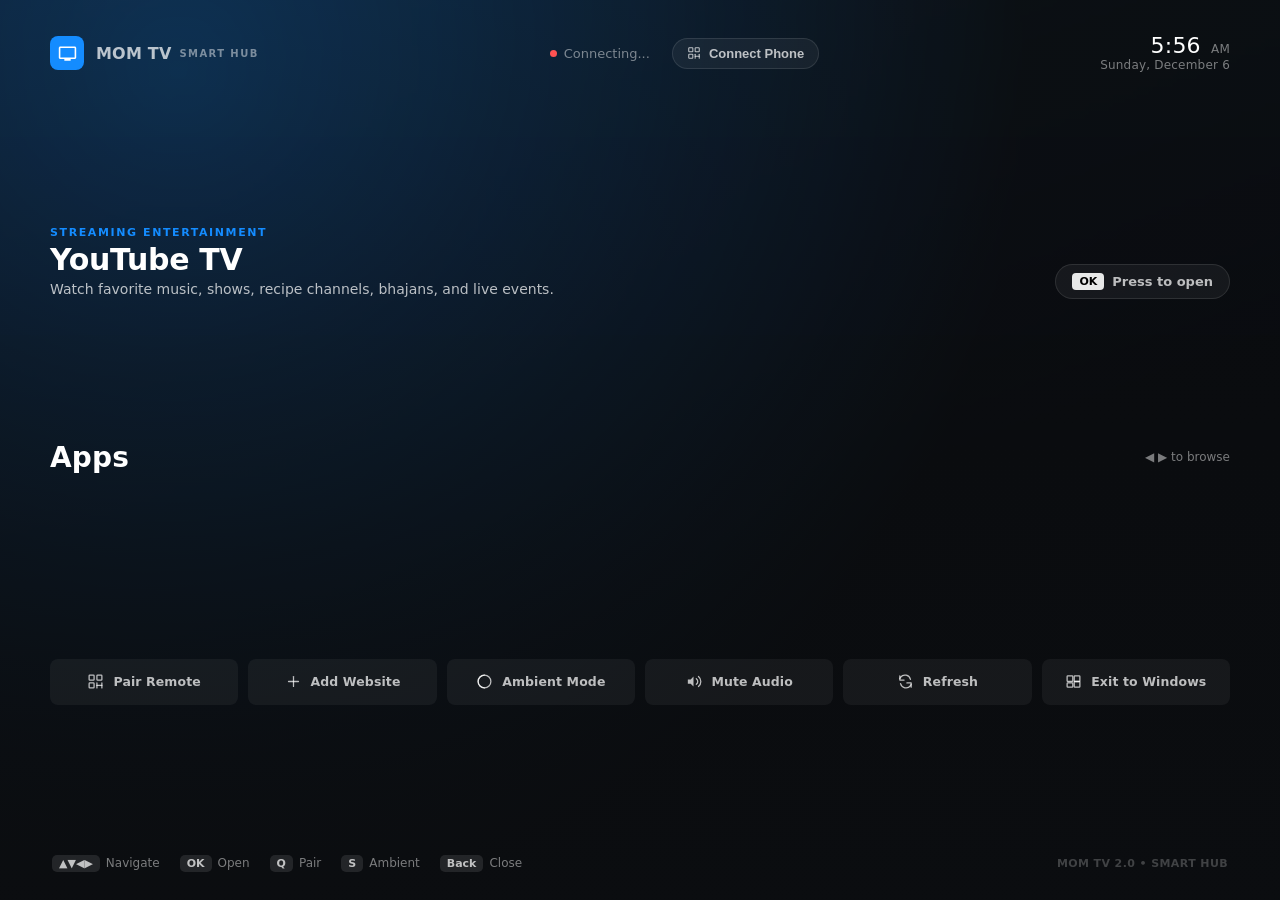
==== commit 6ed6b929: "Refactor code structure for improved readability and maintainability" ====
--- a/tv.html
+++ b/tv.html
@@ -3,1355 +3,348 @@
 <head>
   <meta charset="UTF-8">
   <meta name="viewport" content="width=device-width, initial-scale=1.0, user-scalable=no">
-  <title>MOM TV — 4K Leanback Cinema Launcher</title>
-  <link rel="icon" href="data:image/svg+xml,%3Csvg xmlns='http://www.w3.org/2000/svg' viewBox='0 0 24 24'%3E%3Crect width='24' height='24' rx='6' fill='%23e50914'/%3E%3Cpath d='M21 3H3c-1.1 0-2 .9-2 2v12c0 1.1.9 2 2 2h5v2h8v-2h5c1.1 0 2-.9 2-2V5c0-1.1-.9-2-2-2zm0 14H3V5h18v12z' fill='white'/%3E%3C/svg%3E">
+  <title>MOM TV — Smart Hub</title>
+  <link rel="icon" href="data:image/svg+xml,%3Csvg xmlns='http://www.w3.org/2000/svg' viewBox='0 0 24 24'%3E%3Crect width='24' height='24' rx='6' fill='%23148CFF'/%3E%3Cpath d='M21 3H3c-1.1 0-2 .9-2 2v12c0 1.1.9 2 2 2h5v2h8v-2h5c1.1 0 2-.9 2-2V5c0-1.1-.9-2-2-2zm0 14H3V5h18v12z' fill='white'/%3E%3C/svg%3E">
   <style>
-    /* ==========================================================================
-       10-FOOT CINEMA DESIGN SYSTEM & RESET (MOM TV 2.0)
-       ========================================================================== */
     :root {
-      --bg-oled: #07080b;
-      --surface-1: rgba(255, 255, 255, 0.04);
-      --surface-2: rgba(255, 255, 255, 0.08);
-      --surface-card: rgba(18, 22, 32, 0.85);
-      --border-subtle: rgba(255, 255, 255, 0.12);
-      --text-main: #FFFFFF;
-      --text-muted: rgba(255, 255, 255, 0.70);
-      --text-dim: rgba(255, 255, 255, 0.45);
-      --accent-active: #00F0FF;
-      --glow-active: rgba(0, 240, 255, 0.55);
-      --font-stack: system-ui, -apple-system, BlinkMacSystemFont, "Segoe UI", Roboto, Helvetica, Arial, sans-serif;
-    }
-
-    *, *::before, *::after {
-      margin: 0;
-      padding: 0;
-      box-sizing: border-box;
-      -webkit-user-select: none;
-      user-select: none;
-      -webkit-font-smoothing: antialiased;
-      -moz-osx-font-smoothing: grayscale;
-    }
-
-    /* ZERO SCROLLBARS & CURSOR HIDING FOR LEANBACK TV EXPERIENCE */
-    html, body {
-      width: 100vw;
-      height: 100vh;
-      overflow: hidden;
-      background-color: var(--bg-oled);
-      color: var(--text-main);
-      font-family: var(--font-stack);
-      cursor: none !important;
-    }
-
-    * {
-      cursor: none !important;
-      scrollbar-width: none;
-      -ms-overflow-style: none;
-    }
-    *::-webkit-scrollbar {
-      display: none;
-    }
-
-    /* ==========================================================================
-       DYNAMIC AMBIENT BACKGROUND GLOW
-       ========================================================================== */
-    #ambient-canvas-layer {
-      position: fixed;
-      top: 0;
-      left: 0;
-      width: 100vw;
-      height: 100vh;
-      pointer-events: none;
-      z-index: 0;
-      overflow: hidden;
-    }
-
+      --bg-oled: #0b0d10;
+      --surface-1: rgba(255, 255, 255, 0.05);
+      --surface-2: rgba(255, 255, 255, 0.10);
+      --surface-card: #1b1e24;
+      --border-subtle: rgba(255, 255, 255, 0.10);
+      --border-strong: rgba(255, 255, 255, 0.30);
+      --ink-1: #ffffff;
+      --ink-2: rgba(255, 255, 255, 0.72);
+      --ink-3: rgba(255, 255, 255, 0.46);
+      --accent-active: #148CFF;
+      --glow-active: rgba(20, 140, 255, 0.35);
+      --focus-ring: #ffffff;
+
+      --sp-2: 8px; --sp-3: 12px; --sp-4: 16px; --sp-5: 20px; --sp-6: 24px;
+      --r-sm: 8px; --r-md: 12px; --r-lg: 16px; --r-xl: 20px;
+
+      --ease-spring: cubic-bezier(0.22, 1, 0.36, 1);
+      --font-stack: "Samsung Sans", system-ui, -apple-system, BlinkMacSystemFont, "Segoe UI", Roboto, Helvetica, Arial, sans-serif;
+    }
+
+    *, *::before, *::after { margin: 0; padding: 0; box-sizing: border-box; -webkit-user-select: none; user-select: none; -webkit-font-smoothing: antialiased; }
+
+    html, body { width: 100vw; height: 100vh; overflow: hidden; background-color: var(--bg-oled); color: var(--ink-1); font-family: var(--font-stack); cursor: none !important; }
+    * { cursor: none !important; scrollbar-width: none; -ms-overflow-style: none; }
+    *::-webkit-scrollbar { display: none; }
+
+    .icon { width: 1em; height: 1em; stroke: currentColor; fill: none; stroke-width: 1.8; stroke-linecap: round; stroke-linejoin: round; }
+    .icon.icon-filled { fill: currentColor; stroke: none; }
+
+    #ambient-canvas-layer { position: fixed; inset: 0; pointer-events: none; z-index: 0; overflow: hidden; }
     .ambient-glow-mesh {
-      position: absolute;
-      top: -20%;
-      left: 10%;
-      width: 80%;
-      height: 90%;
-      background: radial-gradient(circle at 40% 40%, var(--glow-active) 0%, transparent 70%);
-      filter: blur(95px);
-      opacity: 0.65;
-      transform: translateZ(0);
-      transition: background 0.7s cubic-bezier(0.16, 1, 0.3, 1),
-                  opacity 0.7s cubic-bezier(0.16, 1, 0.3, 1);
-    }
-
-    .ambient-grid-overlay {
-      position: absolute;
-      inset: 0;
-      background: radial-gradient(circle at 50% 50%, rgba(7, 8, 11, 0.15) 0%, rgba(7, 8, 11, 0.94) 100%);
-      pointer-events: none;
-    }
-
-    /* ==========================================================================
-       MAIN TV CONTAINER
-       ========================================================================== */
-    .tv-shell {
-      position: relative;
-      z-index: 10;
-      display: flex;
-      flex-direction: column;
-      height: 100vh;
-      padding: 34px 54px 22px 54px;
-      justify-content: space-between;
-    }
-
-    /* HEADER BAR */
-    .header-bar {
-      display: flex;
-      align-items: center;
-      justify-content: space-between;
-      height: 64px;
-      padding: 0 4px;
-    }
-
-    .brand-cluster {
-      display: flex;
-      align-items: center;
-      gap: 16px;
-    }
-
-    .brand-logo-icon {
-      width: 48px;
-      height: 48px;
-      background: linear-gradient(135deg, #E50914 0%, #B81D24 100%);
-      border-radius: 14px;
-      display: flex;
-      align-items: center;
-      justify-content: center;
-      box-shadow: 0 6px 20px rgba(229, 9, 20, 0.5);
-    }
-
-    .brand-logo-icon svg {
-      width: 28px;
-      height: 28px;
-      fill: #FFFFFF;
-    }
-
-    .brand-title {
-      font-size: 28px;
-      font-weight: 900;
-      letter-spacing: -0.5px;
-      color: #FFFFFF;
-      display: flex;
-      align-items: center;
-      gap: 12px;
-    }
-
-    .brand-badge {
-      font-size: 13px;
-      font-weight: 800;
-      letter-spacing: 2px;
-      text-transform: uppercase;
-      background: rgba(255, 255, 255, 0.12);
-      border: 1px solid rgba(255, 255, 255, 0.18);
-      padding: 4px 10px;
-      border-radius: 6px;
-      color: rgba(255, 255, 255, 0.85);
-    }
-
-    .header-center-info {
-      display: flex;
-      align-items: center;
-      gap: 20px;
-    }
-
-    .status-badge {
-      display: flex;
-      align-items: center;
-      gap: 10px;
-      background: var(--surface-1);
-      border: 1px solid var(--border-subtle);
-      padding: 8px 18px;
-      border-radius: 30px;
-      backdrop-filter: blur(12px);
-    }
-
-    .status-dot {
-      width: 10px;
-      height: 10px;
-      border-radius: 50%;
-      background: #00E676;
-      box-shadow: 0 0 10px #00E676;
-      animation: pulse-dot 2.5s infinite;
-    }
-
-    .status-dot.disconnected {
-      background: #FF5252;
-      box-shadow: 0 0 10px #FF5252;
-    }
-
-    .status-dot.connected-phone {
-      background: #00F0FF;
-      box-shadow: 0 0 12px #00F0FF;
-    }
-
-    @keyframes pulse-dot {
-      0%, 100% { opacity: 1; transform: scale(1); }
-      50% { opacity: 0.45; transform: scale(0.85); }
-    }
-
-    .status-label {
-      font-size: 16px;
-      font-weight: 600;
-      color: rgba(255, 255, 255, 0.85);
-    }
-
-    .btn-qr-pair {
-      display: flex;
-      align-items: center;
-      gap: 10px;
-      background: rgba(255, 255, 255, 0.08);
-      border: 1.5px solid rgba(255, 255, 255, 0.22);
-      padding: 8px 18px;
-      border-radius: 30px;
-      font-size: 16px;
-      font-weight: 700;
-      color: #FFFFFF;
-      transition: all 0.2s ease;
-    }
-
-    .btn-qr-pair svg {
-      width: 18px;
-      height: 18px;
-      fill: #FFFFFF;
-    }
-
-    .clock-cluster {
-      text-align: right;
-    }
-
-    .ambient-clock {
-      font-size: 34px;
-      font-weight: 800;
-      letter-spacing: -0.5px;
-      color: #FFFFFF;
-      line-height: 1.1;
-    }
-
-    .ambient-clock .ampm {
-      font-size: 16px;
-      font-weight: 700;
-      color: var(--text-dim);
-      margin-left: 4px;
-    }
-
-    .ambient-date {
-      font-size: 15px;
-      font-weight: 600;
-      color: var(--text-muted);
-      letter-spacing: 0.2px;
-    }
-
-    /* ==========================================================================
-       HERO SPOTLIGHT BANNER
-       ========================================================================== */
-    .hero-spotlight {
-      display: flex;
-      align-items: flex-end;
-      justify-content: space-between;
-      height: 200px;
-      padding: 10px 4px;
-    }
-
-    .hero-content {
-      max-width: 820px;
-    }
-
-    .hero-category-chip {
-      display: inline-block;
-      font-size: 13px;
-      font-weight: 800;
-      letter-spacing: 2px;
-      text-transform: uppercase;
-      color: var(--accent-active);
-      margin-bottom: 8px;
-    }
-
-    .hero-title {
-      font-size: 54px;
-      font-weight: 900;
-      letter-spacing: -1px;
-      line-height: 1.08;
-      color: #FFFFFF;
-      margin-bottom: 12px;
-      text-shadow: 0 4px 20px rgba(0, 0, 0, 0.85);
-    }
-
-    .hero-description {
-      font-size: 19px;
-      font-weight: 500;
-      line-height: 1.4;
-      color: var(--text-muted);
-      margin-bottom: 14px;
-      display: -webkit-box;
-      -webkit-line-clamp: 2;
-      -webkit-box-orient: vertical;
-      overflow: hidden;
-      text-shadow: 0 2px 10px rgba(0, 0, 0, 0.7);
-    }
-
-    .hero-meta-row {
-      display: flex;
-      align-items: center;
-      gap: 12px;
-    }
-
-    .meta-tag {
-      font-size: 13px;
-      font-weight: 800;
-      letter-spacing: 1px;
-      text-transform: uppercase;
-      background: rgba(255, 255, 255, 0.1);
-      padding: 4px 10px;
-      border-radius: 6px;
-      color: rgba(255, 255, 255, 0.8);
-    }
-
-    .hero-cta {
-      display: flex;
-      align-items: center;
-      gap: 14px;
-      background: rgba(255, 255, 255, 0.1);
-      border: 1px solid rgba(255, 255, 255, 0.2);
-      padding: 12px 24px;
-      border-radius: 40px;
-      backdrop-filter: blur(16px);
-      box-shadow: 0 8px 24px rgba(0, 0, 0, 0.4);
-    }
-
-    .keycap-icon {
-      background: #FFFFFF;
-      color: #000000;
-      font-size: 14px;
-      font-weight: 900;
-      padding: 4px 10px;
-      border-radius: 6px;
-      box-shadow: 0 2px 6px rgba(0, 0, 0, 0.4);
-    }
-
-    .cta-text {
-      font-size: 17px;
-      font-weight: 700;
-      color: #FFFFFF;
-    }
-
-    /* ==========================================================================
-       APP SHELF TRACK (ROW 0) — 10-FOOT CINEMA SCALE
-       ========================================================================== */
-    .shelf-container {
-      display: flex;
-      flex-direction: column;
-      gap: 12px;
-    }
-
-    .shelf-header {
-      display: flex;
-      align-items: center;
-      justify-content: space-between;
-      padding: 0 4px;
-    }
-
-    .shelf-title {
-      font-size: 22px;
-      font-weight: 800;
-      letter-spacing: 1px;
-      text-transform: uppercase;
-      color: rgba(255, 255, 255, 0.9);
-      display: flex;
-      align-items: center;
-      gap: 12px;
-    }
-
-    .shelf-hint {
-      font-size: 15px;
-      font-weight: 600;
-      color: var(--text-dim);
-    }
-
-    .app-track {
-      display: flex;
-      gap: 24px;
-      overflow-x: auto;
-      padding: 16px 8px 24px 8px;
-      scroll-behavior: smooth;
-      align-items: center;
-    }
-
-    /* CINEMA POSTER APP CARD */
-    .app-card {
-      flex: 0 0 330px;
-      height: 205px;
-      border-radius: 22px;
-      background: var(--surface-card);
-      border: 2px solid var(--border-subtle);
-      position: relative;
-      overflow: hidden;
-      display: flex;
-      flex-direction: column;
-      justify-content: space-between;
-      padding: 22px;
-      backdrop-filter: blur(16px);
-      box-shadow: 0 12px 30px rgba(0, 0, 0, 0.6);
-      transition: transform 0.24s cubic-bezier(0.2, 0.9, 0.3, 1.2),
-                  border-color 0.22s ease,
-                  box-shadow 0.22s ease;
-    }
-
-    .app-card-poster {
-      position: absolute;
-      inset: 0;
-      width: 100%;
-      height: 100%;
-      object-fit: cover;
-      z-index: 1;
-      filter: brightness(0.68) contrast(1.05);
-      transition: filter 0.3s ease, transform 0.4s ease;
-    }
-
-    .app-card-scrim {
-      position: absolute;
-      inset: 0;
-      background: linear-gradient(180deg, rgba(7, 8, 11, 0.2) 0%, rgba(7, 8, 11, 0.55) 45%, rgba(7, 8, 11, 0.94) 100%);
-      z-index: 2;
-    }
-
-    .app-card-content {
-      position: relative;
-      z-index: 3;
-      display: flex;
-      flex-direction: column;
-      justify-content: space-between;
-      height: 100%;
-    }
-
-    .app-icon-wrapper {
-      width: 52px;
-      height: 52px;
-      border-radius: 14px;
-      display: flex;
-      align-items: center;
-      justify-content: center;
-      background: rgba(10, 14, 24, 0.75);
-      border: 1.5px solid rgba(255, 255, 255, 0.2);
-      box-shadow: 0 6px 18px rgba(0, 0, 0, 0.5);
-      backdrop-filter: blur(8px);
-      transition: transform 0.25s ease;
-      overflow: hidden;
-    }
-
-    .app-icon-wrapper svg {
-      width: 30px;
-      height: 30px;
-    }
-
-    .app-icon-wrapper img {
-      width: 32px;
-      height: 32px;
-      object-fit: contain;
-    }
-
-    .app-card-text {
-      display: flex;
-      flex-direction: column;
-      gap: 4px;
-    }
-
-    .app-name {
-      font-size: 24px;
-      font-weight: 800;
-      letter-spacing: -0.3px;
-      color: #FFFFFF;
-      white-space: nowrap;
-      overflow: hidden;
-      text-overflow: ellipsis;
-      text-shadow: 0 2px 8px rgba(0, 0, 0, 0.8);
-    }
-
-    .app-subtitle {
-      font-size: 15px;
-      font-weight: 600;
-      color: rgba(255, 255, 255, 0.78);
-      white-space: nowrap;
-      overflow: hidden;
-      text-overflow: ellipsis;
-    }
-
-    /* 4PX GLOWING NEON FOCUS RING */
-    .app-card.focused {
-      transform: translateY(-8px) scale(1.06);
-      outline: 4px solid var(--card-accent, #00F0FF);
-      outline-offset: 3px;
-      border-color: transparent;
-      box-shadow: 0 24px 60px rgba(0, 0, 0, 0.95),
-                  0 0 38px var(--card-glow, rgba(0, 240, 255, 0.6));
-      z-index: 5;
-    }
-
-    .app-card.focused .app-card-poster {
-      filter: brightness(0.85) contrast(1.1);
-      transform: scale(1.06);
-    }
-
-    .app-card.focused .app-icon-wrapper {
-      transform: scale(1.1);
-    }
-
-    .app-card.launching {
-      animation: launch-pop 0.4s ease forwards;
-    }
-
-    @keyframes launch-pop {
-      0% { transform: scale(1.06); }
-      50% { transform: scale(0.96); filter: brightness(1.6); }
-      100% { transform: scale(1.06); filter: brightness(1.2); }
-    }
-
-    /* SPECIAL [+ ADD WEBSITE] TILE */
-    .app-card-add {
-      flex: 0 0 240px;
-      height: 205px;
-      border: 2.5px dashed rgba(255, 255, 255, 0.28) !important;
-      background: rgba(255, 255, 255, 0.03) !important;
-      display: flex;
-      flex-direction: column;
-      align-items: center;
-      justify-content: center;
-      gap: 14px;
-      text-align: center;
-    }
-
-    .app-card-add .add-plus-circle {
-      width: 58px;
-      height: 58px;
-      border-radius: 50%;
-      background: rgba(255, 255, 255, 0.1);
-      border: 1.5px solid rgba(255, 255, 255, 0.25);
-      display: flex;
-      align-items: center;
-      justify-content: center;
-      font-size: 32px;
-      font-weight: 300;
-      color: #FFFFFF;
-      transition: all 0.2s ease;
-    }
-
-    .app-card-add .add-label {
-      font-size: 20px;
-      font-weight: 700;
-      color: rgba(255, 255, 255, 0.85);
-    }
-
-    .app-card-add.focused {
-      border: 2.5px solid #00F0FF !important;
-      background: rgba(0, 240, 255, 0.08) !important;
-      outline: 4px solid #00F0FF;
-      outline-offset: 3px;
-      box-shadow: 0 24px 60px rgba(0, 0, 0, 0.9), 0 0 35px rgba(0, 240, 255, 0.6);
-    }
-
-    .app-card-add.focused .add-plus-circle {
-      background: #00F0FF;
-      color: #07080B;
-      transform: scale(1.1);
-      box-shadow: 0 0 22px rgba(0, 240, 255, 0.9);
-    }
-
-    /* ==========================================================================
-       UTILITY ROW (ROW 1)
-       ========================================================================== */
-    .utility-bar {
-      display: flex;
-      align-items: center;
-      gap: 16px;
-      padding: 4px 4px;
-    }
-
-    .util-card {
-      flex: 1;
-      height: 62px;
-      background: rgba(255, 255, 255, 0.05);
-      border: 1.5px solid rgba(255, 255, 255, 0.11);
-      border-radius: 16px;
-      display: flex;
-      align-items: center;
-      justify-content: center;
-      gap: 12px;
-      padding: 0 20px;
-      backdrop-filter: blur(12px);
-      box-shadow: 0 4px 16px rgba(0, 0, 0, 0.35);
-      transition: all 0.2s cubic-bezier(0.2, 0.9, 0.3, 1.2);
-    }
-
-    .util-card svg {
-      width: 24px;
-      height: 24px;
-      fill: rgba(255, 255, 255, 0.85);
-    }
-
-    .util-label {
-      font-size: 17px;
-      font-weight: 700;
-      color: rgba(255, 255, 255, 0.88);
-      letter-spacing: 0.2px;
-    }
-
-    .util-card.focused {
-      transform: translateY(-4px) scale(1.03);
-      background: rgba(255, 255, 255, 0.16);
-      border-color: #00F0FF;
-      outline: 3px solid #00F0FF;
-      outline-offset: 2px;
-      box-shadow: 0 8px 26px rgba(0, 0, 0, 0.7), 0 0 26px rgba(0, 240, 255, 0.5);
-    }
-
-    .util-card.focused svg {
-      fill: #00F0FF;
-    }
-    .util-card.focused .util-label {
-      color: #FFFFFF;
-    }
-
-    /* ==========================================================================
-       FOOTER NAVIGATION GUIDE
-       ========================================================================== */
-    .footer-guide {
-      display: flex;
-      align-items: center;
-      justify-content: space-between;
-      height: 44px;
-      padding: 0 8px;
-      border-top: 1px solid rgba(255, 255, 255, 0.08);
-      margin-top: 4px;
-    }
-
-    .guide-legend {
-      display: flex;
-      align-items: center;
-      gap: 26px;
-    }
-
-    .guide-item {
-      display: flex;
-      align-items: center;
-      gap: 8px;
-      font-size: 15px;
-      font-weight: 600;
-      color: var(--text-dim);
-    }
-
-    .guide-key {
-      background: rgba(255, 255, 255, 0.1);
-      border: 1px solid rgba(255, 255, 255, 0.16);
-      padding: 3px 9px;
-      border-radius: 6px;
-      font-size: 13px;
-      font-weight: 800;
-      color: rgba(255, 255, 255, 0.85);
-    }
-
-    .guide-author {
-      font-size: 14px;
-      font-weight: 700;
-      color: rgba(255, 255, 255, 0.35);
-      letter-spacing: 0.5px;
-    }
-
-    /* ==========================================================================
-       MODALS (PAIRING QR & CUSTOM APP BUILDER)
-       ========================================================================== */
-    .modal-overlay {
-      position: fixed;
-      inset: 0;
-      z-index: 1000;
-      background: rgba(4, 5, 8, 0.90);
-      backdrop-filter: blur(28px);
-      display: flex;
-      align-items: center;
-      justify-content: center;
-      opacity: 0;
-      pointer-events: none;
-      transition: opacity 0.3s cubic-bezier(0.16, 1, 0.3, 1);
-    }
-
-    .modal-overlay.active {
-      opacity: 1;
-      pointer-events: auto;
-    }
-
-    .modal-card {
-      background: #0E1118;
-      border: 2px solid rgba(255, 255, 255, 0.2);
-      border-radius: 32px;
-      padding: 44px 50px;
-      max-width: 680px;
-      width: 90%;
-      text-align: center;
-      display: flex;
-      flex-direction: column;
-      align-items: center;
-      box-shadow: 0 28px 70px rgba(0, 0, 0, 0.95), 0 0 50px rgba(0, 240, 255, 0.2);
-      transform: scale(0.92);
-      transition: transform 0.3s cubic-bezier(0.16, 1, 0.3, 1);
-    }
-
-    .modal-overlay.active .modal-card {
-      transform: scale(1);
-    }
-
-    .qr-header-tag {
-      font-size: 13px;
-      font-weight: 800;
-      letter-spacing: 2.5px;
-      text-transform: uppercase;
-      color: #00F0FF;
-      margin-bottom: 8px;
-    }
-
-    .qr-modal-title {
-      font-size: 34px;
-      font-weight: 850;
-      letter-spacing: -0.5px;
-      color: #FFFFFF;
-      margin-bottom: 8px;
-    }
-
-    .qr-modal-subtitle {
-      font-size: 18px;
-      color: var(--text-muted);
-      line-height: 1.4;
-      margin-bottom: 24px;
-      max-width: 520px;
-    }
-
-    .qr-frame {
-      background: #FFFFFF;
-      padding: 18px;
-      border-radius: 20px;
-      box-shadow: 0 10px 30px rgba(0, 0, 0, 0.6);
-      margin-bottom: 22px;
-      display: flex;
-      align-items: center;
-      justify-content: center;
-      width: 250px;
-      height: 250px;
-    }
-
-    .qr-frame img {
-      width: 100%;
-      height: 100%;
-      display: block;
-    }
-
-    .qr-url-pill {
-      display: inline-flex;
-      align-items: center;
-      gap: 10px;
-      background: rgba(255, 255, 255, 0.08);
-      border: 1px solid rgba(255, 255, 255, 0.15);
-      padding: 10px 22px;
-      border-radius: 30px;
-      font-size: 18px;
-      font-weight: 700;
-      color: #FFFFFF;
-      margin-bottom: 24px;
-      font-family: monospace;
-    }
-
-    .modal-dismiss-hint {
-      font-size: 16px;
-      font-weight: 600;
-      color: var(--text-dim);
-      display: flex;
-      align-items: center;
-      gap: 8px;
-    }
-
-    /* CUSTOM WEBSITE FORM STYLES */
-    .add-form-container {
-      width: 100%;
-      display: flex;
-      flex-direction: column;
-      gap: 18px;
-      text-align: left;
-    }
-
-    .form-group {
-      display: flex;
-      flex-direction: column;
-      gap: 8px;
-    }
-
-    .form-label {
-      font-size: 16px;
-      font-weight: 700;
-      color: rgba(255, 255, 255, 0.85);
-    }
-
-    .input-with-button {
-      display: flex;
-      gap: 12px;
-    }
-
-    .tv-input {
-      flex: 1;
-      height: 52px;
-      background: rgba(255, 255, 255, 0.08);
-      border: 2px solid rgba(255, 255, 255, 0.18);
-      border-radius: 12px;
-      padding: 0 18px;
-      font-size: 18px;
-      color: #FFFFFF;
-      font-family: var(--font-stack);
-      outline: none;
-      transition: all 0.2s ease;
-    }
-
-    .tv-input:focus,
-    .tv-input.active-field {
-      border-color: #00F0FF;
-      background: rgba(255, 255, 255, 0.14);
-      box-shadow: 0 0 20px rgba(0, 240, 255, 0.4);
-    }
-
-    .tv-action-btn {
-      height: 52px;
-      padding: 0 24px;
-      background: rgba(0, 240, 255, 0.15);
-      border: 2px solid #00F0FF;
-      border-radius: 12px;
-      color: #00F0FF;
-      font-size: 16px;
-      font-weight: 800;
-      letter-spacing: 0.5px;
-      display: flex;
-      align-items: center;
-      justify-content: center;
-      gap: 8px;
-      transition: all 0.2s ease;
-    }
-
-    .tv-action-btn:focus,
-    .tv-action-btn.active-field {
-      background: #00F0FF;
-      color: #07080B;
-      box-shadow: 0 0 25px rgba(0, 240, 255, 0.8);
-      transform: scale(1.04);
-    }
-
-    .preview-section {
-      display: flex;
-      flex-direction: column;
-      gap: 10px;
-      margin-top: 6px;
-    }
-
-    .preview-label {
-      font-size: 14px;
-      font-weight: 800;
-      letter-spacing: 1.5px;
-      color: var(--text-dim);
-    }
-
-    .preview-card {
-      width: 100% !important;
-      height: 135px !important;
-      align-self: center;
-    }
-
-    .form-btn-row {
-      display: flex;
-      gap: 14px;
-      margin-top: 10px;
-    }
-
-    .tv-btn {
-      flex: 1;
-      height: 54px;
-      border-radius: 14px;
-      font-size: 18px;
-      font-weight: 800;
-      border: 2px solid transparent;
-      display: flex;
-      align-items: center;
-      justify-content: center;
-      transition: all 0.2s ease;
-    }
-
-    .tv-btn-cancel {
-      background: rgba(255, 255, 255, 0.08);
-      border-color: rgba(255, 255, 255, 0.18);
-      color: #FFFFFF;
-    }
-
-    .tv-btn-cancel:focus,
-    .tv-btn-cancel.active-field {
-      border-color: #FFFFFF;
-      background: rgba(255, 255, 255, 0.22);
-      box-shadow: 0 0 20px rgba(255, 255, 255, 0.4);
-      transform: scale(1.04);
-    }
-
-    .tv-btn-save {
-      background: linear-gradient(135deg, #00C853 0%, #009624 100%);
-      border-color: #00E676;
-      color: #FFFFFF;
-    }
-
-    .tv-btn-save:focus,
-    .tv-btn-save.active-field {
-      border-color: #FFFFFF;
-      box-shadow: 0 0 30px rgba(0, 230, 118, 0.8);
-      transform: scale(1.04);
-    }
-
-    /* ==========================================================================
-       APPLE TV AMBIENT SCREENSAVER (SCENIC 4K & OLED QUADRANT SHIFT)
-       ========================================================================== */
-    #screensaver {
-      position: fixed;
-      inset: 0;
-      z-index: 900;
-      background: #020305;
-      opacity: 0;
-      pointer-events: none;
-      transition: opacity 1.4s ease-in-out;
-      overflow: hidden;
-    }
-
-    #screensaver.active {
-      opacity: 1;
-      pointer-events: auto;
-    }
-
-    .saver-bg-slide {
-      position: absolute;
-      inset: 0;
-      width: 100%;
-      height: 100%;
-      background-size: cover;
-      background-position: center;
-      opacity: 0;
-      transform: scale(1.06);
-      transition: opacity 2s ease-in-out, transform 14s linear;
-      z-index: 1;
-    }
-
-    .saver-bg-slide.visible {
-      opacity: 1;
-      transform: scale(1);
-    }
-
-    .saver-vignette {
-      position: absolute;
-      inset: 0;
-      background: radial-gradient(circle at 50% 50%, rgba(2, 3, 5, 0.2) 0%, rgba(2, 3, 5, 0.85) 100%);
-      z-index: 2;
-    }
-
-    /* OLED PROTECTION: CLOCK DRIFTS BETWEEN 4 QUADRANTS */
-    .saver-content {
-      position: absolute;
-      z-index: 3;
-      display: flex;
-      flex-direction: column;
-      text-shadow: 0 4px 24px rgba(0, 0, 0, 0.95);
-      transition: top 1.2s cubic-bezier(0.16, 1, 0.3, 1),
-                  bottom 1.2s cubic-bezier(0.16, 1, 0.3, 1),
-                  left 1.2s cubic-bezier(0.16, 1, 0.3, 1),
-                  right 1.2s cubic-bezier(0.16, 1, 0.3, 1);
-    }
-
-    /* Quadrant Classes for OLED Burn-in mitigation */
-    .quad-top-left {
-      top: 10%;
-      left: 8%;
-      bottom: auto;
-      right: auto;
-      align-items: flex-start;
-      text-align: left;
-    }
-
-    .quad-top-right {
-      top: 10%;
-      right: 8%;
-      bottom: auto;
-      left: auto;
-      align-items: flex-end;
-      text-align: right;
-    }
-
-    .quad-bottom-right {
-      bottom: 12%;
-      right: 8%;
-      top: auto;
-      left: auto;
-      align-items: flex-end;
-      text-align: right;
-    }
-
-    .quad-bottom-left {
-      bottom: 12%;
-      left: 8%;
-      top: auto;
-      right: auto;
-      align-items: flex-start;
-      text-align: left;
-    }
-
-    .saver-badge {
-      font-size: 14px;
-      font-weight: 800;
-      letter-spacing: 4px;
-      text-transform: uppercase;
-      color: rgba(255, 255, 255, 0.7);
-      margin-bottom: 10px;
-      background: rgba(0, 0, 0, 0.45);
-      padding: 6px 18px;
-      border-radius: 30px;
-      border: 1px solid rgba(255, 255, 255, 0.15);
-      backdrop-filter: blur(10px);
-    }
-
-    .saver-clock {
-      font-size: 118px;
-      font-weight: 200;
-      letter-spacing: -2px;
-      color: #FFFFFF;
-      line-height: 1;
-      margin-bottom: 10px;
-    }
-
-    .saver-date {
-      font-size: 30px;
-      font-weight: 500;
-      color: rgba(255, 255, 255, 0.85);
-      letter-spacing: 0.5px;
-      margin-bottom: 24px;
-    }
-
-    .saver-prompt {
-      display: flex;
-      align-items: center;
-      gap: 10px;
-      font-size: 17px;
-      font-weight: 600;
-      color: rgba(255, 255, 255, 0.65);
-      background: rgba(0, 0, 0, 0.55);
-      padding: 8px 22px;
-      border-radius: 40px;
-      border: 1px solid rgba(255, 255, 255, 0.12);
-      backdrop-filter: blur(12px);
-    }
-
-    /* LAUNCH TOAST */
-    .toast-overlay {
-      position: fixed;
-      bottom: 60px;
-      left: 50%;
-      transform: translateX(-50%) translateY(30px);
-      background: rgba(14, 18, 26, 0.95);
-      border: 2px solid #00F0FF;
-      border-radius: 40px;
-      padding: 16px 36px;
-      display: flex;
-      align-items: center;
-      gap: 16px;
-      box-shadow: 0 16px 40px rgba(0, 0, 0, 0.8), 0 0 30px rgba(0, 240, 255, 0.5);
-      opacity: 0;
-      pointer-events: none;
-      z-index: 2000;
-      transition: all 0.35s cubic-bezier(0.16, 1, 0.3, 1);
-    }
-
-    .toast-overlay.active {
-      opacity: 1;
-      transform: translateX(-50%) translateY(0);
-    }
-
-    .toast-spinner {
-      width: 22px;
-      height: 22px;
-      border: 3px solid rgba(255, 255, 255, 0.2);
-      border-top-color: #00F0FF;
-      border-radius: 50%;
-      animation: spin 0.8s linear infinite;
-    }
-
-    @keyframes spin {
-      to { transform: rotate(360deg); }
-    }
-
-    .toast-text {
-      font-size: 20px;
-      font-weight: 700;
-      color: #FFFFFF;
-    }
+      position: absolute; inset: -10%; width: 120%; height: 120%;
+      background:
+        radial-gradient(circle at 20% 15%, var(--glow-active) 0%, transparent 55%),
+        linear-gradient(160deg, #10151d 0%, #0b0d10 60%);
+      filter: blur(2px); opacity: 0.9;
+      transition: background 0.7s var(--ease-spring);
+    }
+    .ambient-grid-overlay { position: absolute; inset: 0; background: linear-gradient(180deg, rgba(11,13,16,0.15) 0%, rgba(11,13,16,0.55) 55%, rgba(11,13,16,0.97) 100%); }
+
+    .tv-shell { position: relative; z-index: 10; display: flex; flex-direction: column; height: 100vh; padding: 30px 48px 20px; justify-content: space-between; }
+
+    .header-bar { display: flex; align-items: center; justify-content: space-between; height: 46px; padding: 0 2px; }
+    .brand-cluster { display: flex; align-items: center; gap: var(--sp-3); }
+    .brand-logo-icon { width: 34px; height: 34px; border-radius: var(--r-sm); background: var(--accent-active); display: flex; align-items: center; justify-content: center; }
+    .brand-logo-icon .icon { width: 19px; height: 19px; }
+    .brand-title { font-size: 16px; font-weight: 600; letter-spacing: 0.2px; display: flex; align-items: center; gap: var(--sp-2); color: var(--ink-2); }
+    .brand-badge { font-size: 10px; font-weight: 700; letter-spacing: 1.4px; text-transform: uppercase; color: var(--ink-3); }
+
+    .header-center-info { display: flex; align-items: center; gap: var(--sp-3); }
+    .status-badge { display: flex; align-items: center; gap: 7px; background: transparent; padding: 6px 10px; border-radius: 20px; }
+    .status-dot { width: 7px; height: 7px; border-radius: 50%; background: #2fd06a; }
+    .status-dot.disconnected { background: #ff5252; }
+    .status-dot.connected-phone { background: var(--accent-active); }
+    .status-label { font-size: 13px; font-weight: 500; color: var(--ink-3); }
+
+    .btn-qr-pair { display: flex; align-items: center; gap: var(--sp-2); background: var(--surface-1); border: 1px solid var(--border-subtle); padding: 7px 14px; border-radius: 20px; font-size: 13px; font-weight: 600; color: var(--ink-2); transition: background 0.15s ease, border-color 0.15s ease; }
+    .btn-qr-pair .icon { width: 14px; height: 14px; }
+
+    .clock-cluster { text-align: right; }
+    .ambient-clock { font-size: 22px; font-weight: 300; letter-spacing: 0.2px; line-height: 1.1; color: var(--ink-1); }
+    .ambient-clock .ampm { font-size: 12px; font-weight: 500; color: var(--ink-3); margin-left: 3px; }
+    .ambient-date { font-size: 12px; font-weight: 500; color: var(--ink-3); letter-spacing: 0.2px; }
+
+    .hero-spotlight { display: flex; align-items: flex-end; justify-content: space-between; height: 90px; padding: 4px 2px; }
+    .hero-content { max-width: 760px; }
+    .hero-category-chip { display: inline-block; font-size: 11px; font-weight: 700; letter-spacing: 1.6px; text-transform: uppercase; color: var(--accent-active); margin-bottom: 4px; }
+    .hero-title { font-size: 30px; font-weight: 600; letter-spacing: -0.3px; line-height: 1.1; margin-bottom: 4px; }
+    .hero-description { font-size: 14px; font-weight: 400; line-height: 1.4; color: var(--ink-2); max-width: 620px; display: -webkit-box; -webkit-line-clamp: 1; -webkit-box-orient: vertical; overflow: hidden; }
+    .hero-meta-row { display: none; }
+
+    .hero-cta { display: flex; align-items: center; gap: var(--sp-2); background: var(--surface-1); border: 1px solid var(--border-subtle); padding: 8px 16px; border-radius: 20px; }
+    .keycap-icon { background: rgba(255,255,255,0.9); color: #000000; font-size: 11px; font-weight: 800; padding: 2px 7px; border-radius: 4px; }
+    .cta-text { font-size: 13px; font-weight: 600; color: var(--ink-2); }
+
+    .shelf-container { display: flex; flex-direction: column; gap: 6px; }
+    .shelf-header { display: flex; align-items: center; justify-content: space-between; padding: 0 2px; }
+    .shelf-title { font-size: 28px; font-weight: bolder; letter-spacing: 0.2px; color: var(--ink-1); }
+    .shelf-hint { font-size: 12px; font-weight: 500; color: var(--ink-3); }
+
+    .app-track { display: flex; gap: 14px; overflow-x: auto; padding: 26px 16px 14px; align-items: flex-end; }
+
+    .app-card { flex: 0 0 200px; height: 118px; border-radius: var(--r-md); background: var(--surface-card); border: 1px solid transparent; position: relative; overflow: hidden; display: flex; flex-direction: column; justify-content: flex-end; transition: transform 0.18s var(--ease-spring), box-shadow 0.18s ease, border-color 0.18s ease; }
+    .app-card-poster { position: absolute; inset: 0; width: 100%; height: 100%; object-fit: cover; z-index: 1; filter: saturate(0.95); }
+    .app-card-scrim { position: absolute; inset: 0; background: linear-gradient(180deg, rgba(0,0,0,0) 55%, rgba(0,0,0,0.72) 100%); z-index: 2; opacity: 0; transition: opacity 0.18s ease; }
+    .app-card-content { position: relative; z-index: 3; display: flex; flex-direction: column; justify-content: flex-end; height: 100%; padding: 10px 12px; gap: 4px; }
+
+    .app-icon-wrapper { width: 30px; height: 30px; border-radius: 7px; display: flex; align-items: center; justify-content: center; background: rgba(0,0,0,0.35); transition: opacity 0.15s ease; }
+    .app-icon-wrapper svg, .app-icon-wrapper .icon { width: 17px; height: 17px; }
+    .app-icon-wrapper img { width: 18px; height: 18px; object-fit: contain; }
+
+    .app-card-text { display: flex; flex-direction: column; gap: 1px; opacity: 0; transform: translateY(4px); transition: opacity 0.18s ease, transform 0.18s ease; }
+    .app-name { font-size: 14px; font-weight: 600; letter-spacing: -0.1px; white-space: nowrap; overflow: hidden; text-overflow: ellipsis; }
+    .app-subtitle { font-size: 11px; font-weight: 500; color: rgba(255,255,255,0.68); white-space: nowrap; overflow: hidden; text-overflow: ellipsis; }
+
+    .app-card.focused { transform: translateY(-14px) scale(1.12); border-color: transparent; outline: 3px solid var(--focus-ring); outline-offset: 2px; box-shadow: 0 0 20px var(--card-glow, rgba(0, 240, 255, 0.45)), 0 18px 34px rgba(0, 0, 0, 0.55); z-index: 5; }
+    .app-card.focused .app-card-scrim { opacity: 1; }
+    .app-card.focused .app-card-text { opacity: 1; transform: translateY(0); }
+    .app-card.launching { animation: launch-pop 0.35s ease forwards; }
+    @keyframes launch-pop { 0% { transform: translateY(-14px) scale(1.12); } 50% { transform: translateY(-14px) scale(1.04); filter: brightness(1.4); } 100% { transform: translateY(-14px) scale(1.12); } }
+
+    .app-card-add { flex: 0 0 140px; height: 118px; border: 1.5px dashed var(--border-subtle) !important; background: rgba(255, 255, 255, 0.02) !important; display: flex; flex-direction: column; align-items: center; justify-content: center; gap: 8px; text-align: center; }
+    .app-card-add .add-plus-circle { width: 34px; height: 34px; border-radius: 50%; background: var(--surface-2); display: flex; align-items: center; justify-content: center; transition: all 0.15s ease; }
+    .app-card-add .add-plus-circle .icon { width: 16px; height: 16px; }
+    .app-card-add .add-label { font-size: 12px; font-weight: 600; color: var(--ink-2); }
+    @keyframes shimmer {
+      0% { background-position: -200% 0; }
+      100% { background-position: 200% 0; }
+    }
+    .app-card-add.focused { transform: translateY(-14px) scale(1.1); border: 1.5px solid var(--focus-ring) !important; background: linear-gradient(90deg, transparent, rgba(0,240,255,0.3), transparent) !important; background-size: 200% 100% !important; animation: shimmer 2s infinite; outline: 3px solid var(--focus-ring); outline-offset: 2px; box-shadow: 0 18px 34px rgba(0, 0, 0, 0.55); }
+    .app-card-add.focused .add-plus-circle { background: var(--accent-active); color: #fff; transform: scale(1.06); }
+
+    .utility-bar { display: flex; align-items: center; gap: 10px; padding: 2px; }
+    .util-card { flex: 1; height: 46px; background: var(--surface-1); border: 1px solid transparent; border-radius: var(--r-sm); display: flex; align-items: center; justify-content: center; gap: 9px; padding: 0 14px; transition: all 0.15s var(--ease-spring); }
+    .util-card .icon { width: 17px; height: 17px; color: var(--ink-2); }
+    .util-label { font-size: 12.5px; font-weight: 600; color: var(--ink-2); letter-spacing: 0.1px; }
+    .util-card.focused { transform: translateY(-3px); background: var(--surface-2); border-color: var(--focus-ring); outline: 2px solid var(--focus-ring); outline-offset: 1px; box-shadow: 0 10px 22px rgba(0, 0, 0, 0.5); }
+    .util-card.focused .icon { color: #ffffff; }
+    .util-card.focused .util-label { color: #ffffff; }
+
+    .footer-guide { display: flex; align-items: center; justify-content: space-between; height: 34px; padding: 0 4px; margin-top: 2px; }
+    .guide-legend { display: flex; align-items: center; gap: 20px; }
+    .guide-item { display: flex; align-items: center; gap: 6px; font-size: 12px; font-weight: 500; color: var(--ink-3); }
+    .guide-key { background: var(--surface-2); padding: 2px 7px; border-radius: 5px; font-size: 11px; font-weight: 700; color: var(--ink-2); }
+    .guide-author { font-size: 11px; font-weight: 600; color: rgba(255, 255, 255, 0.22); letter-spacing: 0.4px; }
+
+    .modal-overlay { position: fixed; inset: 0; z-index: 1000; background: rgba(4, 5, 8, 0.82); backdrop-filter: blur(14px); display: flex; align-items: center; justify-content: center; opacity: 0; pointer-events: none; transition: opacity 0.25s var(--ease-spring); }
+    .modal-overlay.active { opacity: 1; pointer-events: auto; }
+    .modal-card { background: #17191f; border: 1px solid var(--border-subtle); border-radius: var(--r-lg); padding: 38px 44px; max-width: 620px; width: 90%; text-align: center; display: flex; flex-direction: column; align-items: center; box-shadow: 0 20px 50px rgba(0, 0, 0, 0.7); transform: scale(0.95); transition: transform 0.25s var(--ease-spring); }
+    .modal-overlay.active .modal-card { transform: scale(1); }
+
+    .qr-header-tag { font-size: 11px; font-weight: 700; letter-spacing: 2px; text-transform: uppercase; color: var(--accent-active); margin-bottom: var(--sp-2); }
+    .qr-modal-title { font-size: 26px; font-weight: 700; letter-spacing: -0.3px; margin-bottom: var(--sp-2); }
+    .qr-modal-subtitle { font-size: 15px; color: var(--ink-2); line-height: 1.4; margin-bottom: var(--sp-5); max-width: 480px; }
+    .qr-frame { background: #ffffff; padding: 14px; border-radius: var(--r-md); margin-bottom: var(--sp-4); width: 200px; height: 200px; display: flex; align-items: center; justify-content: center; }
+    .qr-frame img { width: 100%; height: 100%; display: block; }
+    .qr-url-pill { display: inline-flex; align-items: center; gap: var(--sp-2); background: var(--surface-2); padding: 8px 18px; border-radius: 20px; font-size: 15px; font-weight: 600; margin-bottom: var(--sp-5); font-family: monospace; }
+    .modal-dismiss-hint { font-size: 13px; font-weight: 500; color: var(--ink-3); display: flex; align-items: center; gap: var(--sp-2); }
+
+    .add-form-container { width: 100%; display: flex; flex-direction: column; gap: var(--sp-4); text-align: left; }
+    .form-group { display: flex; flex-direction: column; gap: 6px; }
+    .form-label { font-size: 13px; font-weight: 600; color: var(--ink-2); }
+    .input-with-button { display: flex; gap: var(--sp-2); }
+    .tv-input { flex: 1; height: 44px; background: var(--surface-2); border: 1.5px solid var(--border-subtle); border-radius: var(--r-sm); padding: 0 14px; font-size: 15px; color: #ffffff; font-family: var(--font-stack); outline: none; transition: all 0.15s ease; }
+    .tv-input:focus, .tv-input.active-field { border-color: var(--focus-ring); background: rgba(255, 255, 255, 0.10); }
+
+    .tv-action-btn { height: 44px; padding: 0 18px; background: rgba(20, 140, 255, 0.16); border: 1.5px solid var(--accent-active); border-radius: var(--r-sm); color: var(--accent-active); font-size: 13px; font-weight: 700; letter-spacing: 0.2px; display: flex; align-items: center; justify-content: center; gap: 6px; transition: all 0.15s ease; }
+    .tv-action-btn:focus, .tv-action-btn.active-field { background: var(--accent-active); color: #fff; }
+
+    .preview-section { display: flex; flex-direction: column; gap: 8px; margin-top: 4px; }
+    .preview-label { font-size: 11px; font-weight: 700; letter-spacing: 1.2px; color: var(--ink-3); }
+    .preview-card { width: 100% !important; height: 110px !important; align-self: center; }
+
+    .form-btn-row { display: flex; gap: var(--sp-3); margin-top: var(--sp-2); }
+    .tv-btn { flex: 1; height: 46px; border-radius: var(--r-sm); font-size: 15px; font-weight: 700; border: 1.5px solid transparent; display: flex; align-items: center; justify-content: center; transition: all 0.15s ease; }
+    .tv-btn-cancel { background: var(--surface-2); color: #ffffff; }
+    .tv-btn-cancel:focus, .tv-btn-cancel.active-field { border-color: #ffffff; background: rgba(255, 255, 255, 0.16); }
+    .tv-btn-save { background: var(--accent-active); color: #ffffff; }
+    .tv-btn-save:focus, .tv-btn-save.active-field { border-color: #ffffff; box-shadow: 0 0 0 3px rgba(20, 140, 255, 0.35); }
+
+    #screensaver { position: fixed; inset: 0; z-index: 900; background: #020305; opacity: 0; pointer-events: none; transition: opacity 1.2s ease-in-out; overflow: hidden; }
+    #screensaver.active { opacity: 1; pointer-events: auto; }
+    @keyframes kenBurns {
+      0% { transform: scale(1); }
+      100% { transform: scale(1.08); }
+    }
+    .saver-bg-slide { position: absolute; inset: 0; background-size: cover; background-position: center; opacity: 0; transform: scale(1.04); transition: opacity 2s ease-in-out; z-index: 1; filter: brightness(0.8); }
+    .saver-bg-slide.visible { opacity: 1; animation: kenBurns 60s ease-in-out infinite alternate; }
+    .saver-vignette { position: absolute; inset: 0; background: radial-gradient(circle at 50% 50%, rgba(2, 3, 5, 0.1) 0%, rgba(2, 3, 5, 0.7) 100%); z-index: 2; }
+
+    .saver-content { position: absolute; z-index: 3; display: flex; flex-direction: column; transition: top 1.2s var(--ease-spring), bottom 1.2s var(--ease-spring), left 1.2s var(--ease-spring), right 1.2s var(--ease-spring); }
+    .quad-top-left { top: 10%; left: 8%; bottom: auto; right: auto; align-items: flex-start; text-align: left; }
+    .quad-top-right { top: 10%; right: 8%; bottom: auto; left: auto; align-items: flex-end; text-align: right; }
+    .quad-bottom-right { bottom: 12%; right: 8%; top: auto; left: auto; align-items: flex-end; text-align: right; }
+    .quad-bottom-left { bottom: 12%; left: 8%; top: auto; right: auto; align-items: flex-start; text-align: left; }
+
+    .saver-badge { font-size: 11px; font-weight: 700; letter-spacing: 3px; text-transform: uppercase; color: rgba(255, 255, 255, 0.55); margin-bottom: var(--sp-3); }
+    .saver-clock { font-size: 96px; font-weight: 200; letter-spacing: -1px; line-height: 1; margin-bottom: var(--sp-2); }
+    .saver-date { font-size: 22px; font-weight: 400; color: rgba(255, 255, 255, 0.75); letter-spacing: 0.3px; margin-bottom: var(--sp-5); }
+    .saver-prompt { display: flex; align-items: center; gap: var(--sp-2); font-size: 13px; font-weight: 500; color: rgba(255, 255, 255, 0.5); }
+
+    .toast-overlay { position: fixed; bottom: 50px; left: 50%; transform: translateX(-50%) translateY(24px); background: rgba(20, 22, 28, 0.96); border: 1px solid var(--border-subtle); border-radius: 30px; padding: 13px 28px; display: flex; align-items: center; gap: var(--sp-3); box-shadow: 0 14px 34px rgba(0, 0, 0, 0.6); opacity: 0; pointer-events: none; z-index: 2000; transition: all 0.3s var(--ease-spring); }
+    .toast-overlay.active { opacity: 1; transform: translateX(-50%) translateY(0); }
+    .toast-spinner { width: 18px; height: 18px; border: 2.5px solid rgba(255, 255, 255, 0.2); border-top-color: var(--accent-active); border-radius: 50%; animation: spin 0.8s linear infinite; }
+    @keyframes spin { to { transform: rotate(360deg); } }
+    .toast-text { font-size: 15px; font-weight: 600; }
   </style>
 </head>
 <body>
 
-  <!-- DYNAMIC AMBIENT BACKGROUND GLOW -->
   <div id="ambient-canvas-layer">
     <div class="ambient-glow-mesh" id="ambient-glow"></div>
     <div class="ambient-grid-overlay"></div>
   </div>
 
-  <!-- MAIN SHELL -->
   <div class="tv-shell">
 
-    <!-- HEADER BAR -->
     <header class="header-bar">
-      <!-- BRAND LOGO -->
       <div class="brand-cluster">
-        <div class="brand-logo-icon">
-          <svg viewBox="0 0 24 24">
-            <path d="M21 3H3c-1.1 0-2 .9-2 2v12c0 1.1.9 2 2 2h5v2h8v-2h5c1.1 0 2-.9 2-2V5c0-1.1-.9-2-2-2zm0 14H3V5h18v12z"/>
-          </svg>
-        </div>
-        <div class="brand-title">
-          MOM TV
-          <span class="brand-badge">CINEMA 4K</span>
-        </div>
-      </div>
-
-      <!-- CENTER STATUS & PAIRING -->
+        <div class="brand-logo-icon"><svg class="icon icon-filled" viewBox="0 0 24 24"><path d="M21 3H3c-1.1 0-2 .9-2 2v12c0 1.1.9 2 2 2h5v2h8v-2h5c1.1 0 2-.9 2-2V5c0-1.1-.9-2-2-2zm0 14H3V5h18v12z"/></svg></div>
+        <div class="brand-title">MOM TV <span class="brand-badge">SMART HUB</span></div>
+      </div>
+
       <div class="header-center-info">
         <div class="status-badge" id="ws-status-badge">
           <div class="status-dot" id="ws-status-dot"></div>
-          <span class="status-label" id="ws-status-text">● Remote Ready</span>
+          <span class="status-label" id="ws-status-text">Remote Ready</span>
         </div>
-        <div class="btn-qr-pair" id="btn-qr-trigger" onclick="openQrModal()">
-          <svg viewBox="0 0 24 24">
-            <path d="M3 3h8v8H3V3zm2 2v4h4V5H5zm8-2h8v8h-8V3zm2 2v4h4V5h-4zM3 13h8v8H3v-8zm2 2v4h4v-4H5zm13-2h3v2h-3v-2zm-3 2h2v2h-2v-2zm3 3h3v3h-3v-3zm-5 1h2v2h-2v-2zm3-3h2v2h-2v-2z"/>
-          </svg>
-          <span>Scan to Connect</span>
-        </div>
-      </div>
-
-      <!-- CLOCK & DATE -->
+        <button class="btn-qr-pair" id="btn-qr-trigger" onclick="TVLauncher.qrModal.open()">
+          <svg class="icon" viewBox="0 0 24 24"><rect x="3" y="3" width="7" height="7" rx="1"/><rect x="14" y="3" width="7" height="7" rx="1"/><rect x="3" y="14" width="7" height="7" rx="1"/><line x1="14" y1="14" x2="14" y2="21"/><line x1="21" y1="14" x2="21" y2="21"/><line x1="14" y1="17.5" x2="21" y2="17.5"/></svg>
+          <span>Connect Phone</span>
+        </button>
+      </div>
+
       <div class="clock-cluster">
-        <div class="ambient-clock" id="ambient-clock">
-          10:45 <span class="ampm">AM</span>
-        </div>
-        <div class="ambient-date" id="ambient-date">
-          Loading...
-        </div>
+        <div class="ambient-clock" id="ambient-clock">10:45 <span class="ampm">AM</span></div>
+        <div class="ambient-date" id="ambient-date">Loading...</div>
       </div>
     </header>
 
-    <!-- HERO / SPOTLIGHT BANNER -->
     <section class="hero-spotlight" id="hero-banner">
       <div class="hero-content" id="hero-content">
         <div class="hero-category-chip" id="hero-category">STREAMING ENTERTAINMENT</div>
         <h1 class="hero-title" id="hero-title">YouTube TV</h1>
-        <p class="hero-description" id="hero-description">
-          Watch favorite music, shows, recipe channels, bhajans, and live events in 4K Leanback mode.
-        </p>
-        <div class="hero-meta-row" id="hero-meta">
-          <span class="meta-tag">4K ULTRA HD</span>
-          <span class="meta-tag">DOLBY AUDIO</span>
-          <span class="meta-tag">LEANBACK TV</span>
-          <span class="meta-tag">INSTANT LAUNCH</span>
-        </div>
-      </div>
-
-      <div class="hero-cta">
-        <span class="keycap-icon">OK</span>
-        <span class="cta-text">Press to Launch</span>
-      </div>
+        <p class="hero-description" id="hero-description">Watch favorite music, shows, recipe channels, bhajans, and live events.</p>
+        <div class="hero-meta-row" id="hero-meta"></div>
+      </div>
+      <div class="hero-cta"><span class="keycap-icon">OK</span><span class="cta-text">Press to open</span></div>
     </section>
 
-    <!-- INTERACTIVE APP SHELF -->
     <section class="shelf-container">
       <div class="shelf-header">
-        <div class="shelf-title">
-          <span>Favorite Apps & Channels</span>
-        </div>
-        <div class="shelf-hint">Use ◄ ► Arrow keys to navigate</div>
-      </div>
-
-      <!-- DYNAMIC APP CARDS TRACK (ROW 0) -->
-      <div class="app-track" id="app-track">
-        <!-- Rendered dynamically by JavaScript -->
-      </div>
+        <div class="shelf-title">Apps</div>
+        <div class="shelf-hint">&#9664; &#9654; to browse</div>
+      </div>
+      <div class="app-track" id="app-track"></div>
     </section>
 
-    <!-- UTILITY ROW (ROW 1) -->
     <section class="utility-bar" id="utility-bar">
-      <!-- U0: Pair Remote QR -->
-      <div class="util-card"
-           data-index="0"
-           data-row="1"
-           data-col="0"
-           data-action="qr"
-           data-title="Pair Phone Remote"
-           data-subtitle="Connect Mom's smartphone via QR code"
-           data-desc="Scan the pairing QR code using Mom's Android or iPhone to control MOM TV."
-           onclick="openQrModal()">
-        <svg viewBox="0 0 24 24">
-          <path d="M3 3h8v8H3V3zm2 2v4h4V5H5zm8-2h8v8h-8V3zm2 2v4h4V5h-4zM3 13h8v8H3v-8zm2 2v4h4v-4H5zm13-2h3v2h-3v-2zm-3 2h2v2h-2v-2zm3 3h3v3h-3v-3zm-5 1h2v2h-2v-2zm3-3h2v2h-2v-2z"/>
-        </svg>
-        <span class="util-label">Pair Phone Remote</span>
-      </div>
-
-      <!-- U1: Add Custom Website -->
-      <div class="util-card"
-           data-index="1"
-           data-row="1"
-           data-col="1"
-           data-action="add_website"
-           data-title="Add Custom Website"
-           data-subtitle="Add any website with auto poster preview"
-           data-desc="Add any OTT, news, recipe, or blog website to MOM TV with automated poster metadata extraction."
-           onclick="openAddWebsiteModal()">
-        <svg viewBox="0 0 24 24">
-          <path d="M19 13h-6v6h-2v-6H5v-2h6V5h2v6h6v2z"/>
-        </svg>
-        <span class="util-label">+ Add Website</span>
-      </div>
-
-      <!-- U2: Screensaver Standby -->
-      <div class="util-card"
-           data-index="2"
-           data-row="1"
-           data-col="2"
-           data-action="screensaver"
-           data-title="Ambient Screensaver"
-           data-subtitle="Cinematic 4K scenic photos and drifting clock"
-           data-desc="Enter peaceful ambient scenery screensaver with OLED burn-in protection."
-           onclick="startScreensaver()">
-        <svg viewBox="0 0 24 24">
-          <path d="M12.3 2a10 10 0 0 0-1.9 19.8 10 10 0 0 0 11.5-11.5A10 10 0 0 0 12.3 2zm-1.3 17.8A8 8 0 0 1 9.2 4.1a8 8 0 1 1 8.8 14.7 8.2 8.2 0 0 1-7 1z"/>
-        </svg>
-        <span class="util-label">Ambient Screensaver</span>
-      </div>
-
-      <!-- U3: Mute Volume Toggle -->
-      <div class="util-card"
-           data-index="3"
-           data-row="1"
-           data-col="3"
-           data-action="mute"
-           data-title="Mute TV Audio"
-           data-subtitle="Toggle master sound"
-           data-desc="Instantly mute or unmute TV audio system volume."
-           onclick="toggleMute()">
-        <svg viewBox="0 0 24 24">
-          <path d="M16.5 12c0-1.77-1.02-3.29-2.5-4.03v2.21l2.45 2.45c.03-.2.05-.41.05-.63zm2.5 0c0 .94-.2 1.82-.54 2.64l1.51 1.51C20.63 14.91 21 13.5 21 12c0-4.28-2.99-7.86-7-8.77v2.06c2.89.86 5 3.54 5 6.71zM4.27 3L3 4.27 7.73 9H3v6h4l5 5v-6.73l4.25 4.25c-.67.52-1.42.93-2.25 1.18v2.06c1.38-.31 2.63-.95 3.69-1.81L19.73 21 21 19.73l-9-9L4.27 3zM12 4L9.91 6.09 12 8.18V4z"/>
-        </svg>
-        <span class="util-label" id="mute-label">Mute TV Audio</span>
-      </div>
-
-      <!-- U4: Refresh Launcher -->
-      <div class="util-card"
-           data-index="4"
-           data-row="1"
-           data-col="4"
-           data-action="reload"
-           data-title="Refresh Launcher"
-           data-subtitle="Reload TV interface"
-           data-desc="Reload the MOM TV 4K Leanback Launcher interface."
-           onclick="window.location.reload()">
-        <svg viewBox="0 0 24 24">
-          <path d="M17.65 6.35A7.958 7.958 0 0 0 12 4c-4.42 0-7.99 3.58-7.99 8s3.57 8 7.99 8c3.73 0 6.84-2.55 7.73-6h-2.08A5.99 5.99 0 0 1 12 18c-3.31 0-6-2.69-6-6s2.69-6 6-6c1.66 0 3.14.69 4.22 1.78L13 11h7V4l-2.35 2.35z"/>
-        </svg>
-        <span class="util-label">Refresh Launcher</span>
-      </div>
-
-      <!-- U5: Exit to Windows -->
-      <div class="util-card"
-           data-index="5"
-           data-row="1"
-           data-col="5"
-           data-action="exit_windows"
-           data-title="Exit to Windows"
-           data-subtitle="Close TV mode and return to desktop"
-           data-desc="Close Brave Kiosk and restore normal Windows 11 desktop."
-           onclick="exitToWindows()">
-        <svg viewBox="0 0 24 24">
-          <path d="M3 5.479l7.377-1.016v7.127H3V5.48zm0 13.042l7.377 1.017v-7.04H3v6.023zm8.333 1.148L21 21V11.59h-9.667v8.079zm0-15.338V10.59H21V3l-9.667 1.331z"/>
-        </svg>
+      <div class="util-card" data-index="0" data-row="1" data-col="0" data-action="qr"
+           data-title="Pair Phone Remote" data-category="SYSTEM"
+           data-desc="Scan the pairing QR code to control MOM TV from a phone.">
+        <svg class="icon" viewBox="0 0 24 24"><rect x="3" y="3" width="7" height="7" rx="1"/><rect x="14" y="3" width="7" height="7" rx="1"/><rect x="3" y="14" width="7" height="7" rx="1"/><line x1="14" y1="14" x2="14" y2="21"/><line x1="21" y1="14" x2="21" y2="21"/><line x1="14" y1="17.5" x2="21" y2="17.5"/></svg>
+        <span class="util-label">Pair Remote</span>
+      </div>
+
+      <div class="util-card" data-index="1" data-row="1" data-col="1" data-action="add_website"
+           data-title="Add Custom Website" data-category="SYSTEM"
+           data-desc="Add any OTT, news, recipe, or blog website with automatic poster metadata.">
+        <svg class="icon" viewBox="0 0 24 24"><line x1="12" y1="5" x2="12" y2="19"/><line x1="5" y1="12" x2="19" y2="12"/></svg>
+        <span class="util-label">Add Website</span>
+      </div>
+
+      <div class="util-card" data-index="2" data-row="1" data-col="2" data-action="screensaver"
+           data-title="Ambient Mode" data-category="SYSTEM"
+           data-desc="Enter Ambient Mode with rotating scenery and OLED burn-in protection.">
+        <svg class="icon" viewBox="0 0 24 24"><circle cx="12" cy="12" r="9"/><path d="M12 3a9 9 0 0 0 0 18"/></svg>
+        <span class="util-label">Ambient Mode</span>
+      </div>
+
+      <div class="util-card" data-index="3" data-row="1" data-col="3" data-action="mute"
+           data-title="Mute TV Audio" data-category="SYSTEM"
+           data-desc="Instantly mute or unmute TV audio system volume.">
+        <svg class="icon" id="mute-icon" viewBox="0 0 24 24"><polygon points="4,9 8,9 12,5 12,19 8,15 4,15" fill="currentColor" stroke="none"/><path d="M16 8a5 5 0 0 1 0 8"/><path d="M19 5a9 9 0 0 1 0 14"/></svg>
+        <span class="util-label" id="mute-label">Mute Audio</span>
+      </div>
+
+      <div class="util-card" data-index="4" data-row="1" data-col="4" data-action="reload"
+           data-title="Refresh Launcher" data-category="SYSTEM"
+           data-desc="Reload the MOM TV Smart Hub interface.">
+        <svg class="icon" viewBox="0 0 24 24"><path d="M4 4v6h6"/><path d="M20 20v-6h-6"/><path d="M5 15a8 8 0 0 0 14 3l1-2M19 9a8 8 0 0 0-14-3l-1 2"/></svg>
+        <span class="util-label">Refresh</span>
+      </div>
+
+      <div class="util-card" data-index="5" data-row="1" data-col="5" data-action="exit_windows"
+           data-title="Exit to Windows" data-category="SYSTEM"
+           data-desc="Close Kiosk mode and restore normal Windows desktop.">
+        <svg class="icon" viewBox="0 0 24 24"><rect x="3" y="4" width="8" height="8" rx="1"/><rect x="13" y="4" width="8" height="8" rx="1"/><rect x="3" y="14" width="8" height="6" rx="1"/><rect x="13" y="12" width="8" height="8" rx="1"/></svg>
         <span class="util-label">Exit to Windows</span>
       </div>
     </section>
 
-    <!-- FOOTER NAVIGATION GUIDE -->
     <footer class="footer-guide">
       <div class="guide-legend">
-        <div class="guide-item"><span class="guide-key">▲ ▼ ◄ ►</span> Navigate</div>
-        <div class="guide-item"><span class="guide-key">OK / Enter</span> Launch</div>
-        <div class="guide-item"><span class="guide-key">Q</span> Pair Remote</div>
-        <div class="guide-item"><span class="guide-key">S</span> Screensaver</div>
-        <div class="guide-item"><span class="guide-key">Esc / Back</span> Close Modal</div>
-      </div>
-      <div class="guide-author">MOM TV 2.0 • 10-FOOT LEANBACK SYSTEM</div>
+        <div class="guide-item"><span class="guide-key">&#9650;&#9660;&#9664;&#9654;</span> Navigate</div>
+        <div class="guide-item"><span class="guide-key">OK</span> Open</div>
+        <div class="guide-item"><span class="guide-key">Q</span> Pair</div>
+        <div class="guide-item"><span class="guide-key">S</span> Ambient</div>
+        <div class="guide-item"><span class="guide-key">Back</span> Close</div>
+      </div>
+      <div class="guide-author">MOM TV 2.0 &bull; SMART HUB</div>
     </footer>
   </div>
 
-  <!-- SCAN TO CONNECT PAIRING MODAL -->
-  <div class="modal-overlay" id="qr-modal" onclick="closeQrModal()">
+  <!-- PAIRING MODAL -->
+  <div class="modal-overlay" id="qr-modal" onclick="TVLauncher.qrModal.close()">
     <div class="modal-card" onclick="event.stopPropagation()">
       <div class="qr-header-tag">INSTANT PHONE PAIRING</div>
-      <h2 class="qr-modal-title">Connect Mom's Phone Remote</h2>
-      <p class="qr-modal-subtitle">
-        Open the camera app on Mom's phone, point it at this QR code, and tap the banner to connect instantly.
-      </p>
-
-      <div class="qr-frame">
-        <img id="qr-image" alt="Pairing QR Code" src="/api/qr.svg" />
-      </div>
-
+      <h2 class="qr-modal-title">Connect Phone Remote</h2>
+      <p class="qr-modal-subtitle">Open the camera app, point it at this QR code, and tap the banner to connect instantly.</p>
+      <div class="qr-frame"><img id="qr-image" alt="Pairing QR Code" src="/api/qr.svg" /></div>
       <div class="qr-url-pill" id="qr-url-text">http://127.0.0.1:8765</div>
-
-      <div class="modal-dismiss-hint">
-        <span class="keycap-icon">OK</span> or <span class="keycap-icon">ESC</span> Press to return to TV Launcher
-      </div>
+      <div class="modal-dismiss-hint"><span class="keycap-icon">OK</span> or <span class="keycap-icon">ESC</span> to return</div>
     </div>
   </div>
 
-  <!-- ADD CUSTOM WEBSITE MODAL -->
-  <div class="modal-overlay" id="add-website-modal" onclick="closeAddWebsiteModal()">
-    <div class="modal-card" style="max-width: 680px;" onclick="event.stopPropagation()">
-      <div class="qr-header-tag">CUSTOM TV CHANNELS</div>
-      <h2 class="qr-modal-title">Add Any Website to MOM TV</h2>
-      <p class="qr-modal-subtitle">
-        Enter the website URL. MOM TV will automatically fetch its poster image, icon, and title.
-      </p>
+  <!-- ADD WEBSITE MODAL -->
+  <div class="modal-overlay" id="add-website-modal" onclick="TVLauncher.addWebsite.close()">
+    <div class="modal-card" style="max-width: 640px;" onclick="event.stopPropagation()">
+      <div class="qr-header-tag">CUSTOM CHANNELS</div>
+      <h2 class="qr-modal-title">Add Any Website</h2>
+      <p class="qr-modal-subtitle">Enter a website URL — MOM TV fetches its poster, icon, and title automatically.</p>
 
       <div class="add-form-container">
         <div class="form-group">
           <label class="form-label" for="custom-url-input">Website URL or Address</label>
           <div class="input-with-button">
             <input type="text" id="custom-url-input" class="tv-input" placeholder="e.g. hotstar.com or wikipedia.org" autocomplete="off" />
-            <button id="btn-fetch-preview" class="tv-action-btn" type="button" onclick="autoFetchMetadata()">
-              <span>Auto-Fetch</span>
-            </button>
+            <button id="btn-fetch-preview" class="tv-action-btn" type="button" onclick="TVLauncher.addWebsite.autoFetch()"><span>Auto-Fetch</span></button>
           </div>
         </div>
 
         <div class="form-group">
-          <label class="form-label" for="custom-name-input">Website Display Name</label>
+          <label class="form-label" for="custom-name-input">Display Name</label>
           <input type="text" id="custom-name-input" class="tv-input" placeholder="e.g. Wikipedia" autocomplete="off" />
         </div>
 
-        <!-- Live Preview Section -->
         <div class="preview-section">
-          <div class="preview-label">TV SCREEN PREVIEW:</div>
-          <div id="custom-preview-card" class="app-card preview-card" style="--card-accent: #00F0FF; --card-glow: rgba(0, 240, 255, 0.45);">
+          <div class="preview-label">PREVIEW</div>
+          <div id="custom-preview-card" class="app-card focused preview-card" style="--card-accent: #148CFF; --card-glow: rgba(20, 140, 255, 0.35);">
             <img id="preview-poster" class="app-card-poster" src="" style="display:none;" />
-            <div class="app-card-scrim"></div>
+            <div class="app-card-scrim" style="opacity:1;"></div>
             <div class="app-card-content">
               <div class="app-icon-wrapper" id="preview-icon-wrapper">
-                <span id="preview-icon-fallback" style="font-size: 26px;">🌐</span>
-                <img id="preview-icon-img" src="" style="display:none; width: 32px; height: 32px; object-fit: contain;" />
+                <svg class="icon" id="preview-icon-fallback" viewBox="0 0 24 24"><circle cx="12" cy="12" r="10"/><line x1="2" y1="12" x2="22" y2="12"/><path d="M12 2a15 15 0 0 1 0 20a15 15 0 0 1 0-20"/></svg>
+                <img id="preview-icon-img" src="" style="display:none; width: 18px; height: 18px; object-fit: contain;" />
               </div>
-              <div class="app-card-text">
+              <div class="app-card-text" style="opacity:1; transform:none;">
                 <div class="app-name" id="preview-name">New Channel</div>
                 <div class="app-subtitle" id="preview-sub">Web Application</div>
               </div>
@@ -1360,1054 +353,648 @@
         </div>
 
         <div class="form-btn-row">
-          <button id="btn-cancel-custom" class="tv-btn tv-btn-cancel" type="button" onclick="closeAddWebsiteModal()">Cancel</button>
-          <button id="btn-save-custom" class="tv-btn tv-btn-save" type="button" onclick="saveCustomWebsite()">Save to MOM TV</button>
+          <button id="btn-cancel-custom" class="tv-btn tv-btn-cancel" type="button" onclick="TVLauncher.addWebsite.close()">Cancel</button>
+          <button id="btn-save-custom" class="tv-btn tv-btn-save" type="button" onclick="TVLauncher.addWebsite.save()">Save to MOM TV</button>
         </div>
       </div>
     </div>
   </div>
 
-  <!-- APPLE TV STYLE AMBIENT SCREENSAVER (SCENIC 4K & OLED QUADRANT SHIFT) -->
+  <!-- AMBIENT SCREENSAVER -->
   <div id="screensaver">
     <div id="saver-slide-1" class="saver-bg-slide visible"></div>
     <div id="saver-slide-2" class="saver-bg-slide"></div>
     <div class="saver-vignette"></div>
-
     <div class="saver-content quad-top-left" id="saver-content-box">
-      <div class="saver-badge">MOM TV • AMBIENT CINEMA</div>
+      <div class="saver-badge">MOM TV &bull; AMBIENT MODE</div>
       <div class="saver-clock" id="saver-clock">10:45</div>
       <div class="saver-date" id="saver-date">Tuesday, September 22</div>
-      <div class="saver-prompt">
-        <span>●</span> Press any button on remote to wake
-      </div>
+      <div class="saver-prompt"><span>&bull;</span> Press any button to wake</div>
     </div>
   </div>
 
-  <!-- LAUNCH TOAST NOTIFICATION -->
   <div class="toast-overlay" id="launch-toast">
     <div class="toast-spinner"></div>
     <div class="toast-text" id="toast-text">Launching YouTube TV...</div>
   </div>
 
-  <!-- ==========================================================================
-       TV LAUNCHER CONTROLLER & SPATIAL ENGINE SCRIPT
-       ========================================================================== */
-  -->
   <script>
-    /* ========================================================================
-       1. WEB AUDIO API SYNTHESIZER (TACTILE TV AUDIO FEEDBACK)
-       ======================================================================== */
-    const AudioFeedback = {
-      ctx: null,
-      init() {
-        if (!this.ctx) {
+  /**
+   * TVLauncher — 10-foot Smart Hub controller.
+   * Row 0 is the app shelf, row 1 is the utility bar; arrow keys move a single
+   * (row, col) cursor between them, OK/Enter runs whatever is data-action'd.
+   */
+  const TVLauncher = (() => {
+
+    const urlParams = new URLSearchParams(window.location.search);
+    let authToken = urlParams.get('token') || localStorage.getItem('momtv_token') || '';
+    if (urlParams.get('token')) {
+      authToken = urlParams.get('token');
+      try { localStorage.setItem('momtv_token', authToken); } catch (_) {}
+    }
+    function authHeaders(extra = {}) { return authToken ? { ...extra, 'X-Auth-Token': authToken } : extra; }
+
+    const state = {
+      activeRow: 0,
+      activeCol: 0,
+      isQrModalOpen: false,
+      isAddModalOpen: false,
+      addModalFieldIdx: 0,
+      isScreensaver: false,
+      isMuted: false,
+      apps: []
+    };
+
+    let appCards = [];
+    const utilCards = Array.from(document.querySelectorAll('.util-card'));
+    let ws = null;
+    let wsReconnectAttempts = 0;
+
+    const Audio = (() => {
+      let ctx = null;
+
+      function init() {
+        if (!ctx) {
           const AC = window.AudioContext || window.webkitAudioContext;
-          if (AC) this.ctx = new AC();
+          if (AC) ctx = new AC();
         }
-        if (this.ctx && this.ctx.state === 'suspended') {
-          this.ctx.resume().catch(() => {});
-        }
-      },
-      click() {
-        if (state.isMuted) return;
-        this.init();
-        if (!this.ctx) return;
+        if (ctx && ctx.state === 'suspended') ctx.resume().catch(() => {});
+      }
+
+      function tone(type, freqFrom, freqTo, dur, gainLevel) {
+        if (state.isMuted || !ctx) return;
         try {
-          const osc = this.ctx.createOscillator();
-          const gain = this.ctx.createGain();
-          const t = this.ctx.currentTime;
-          osc.type = 'sine';
-          osc.frequency.setValueAtTime(640, t);
-          osc.frequency.exponentialRampToValueAtTime(320, t + 0.035);
-          gain.gain.setValueAtTime(0.12, t);
-          gain.gain.exponentialRampToValueAtTime(0.001, t + 0.035);
-          osc.connect(gain);
-          gain.connect(this.ctx.destination);
+          const t = ctx.currentTime;
+          const osc = ctx.createOscillator();
+          const gain = ctx.createGain();
+          osc.type = type;
+          osc.frequency.setValueAtTime(freqFrom, t);
+          osc.frequency.exponentialRampToValueAtTime(freqTo, t + dur);
+          gain.gain.setValueAtTime(gainLevel, t);
+          gain.gain.exponentialRampToValueAtTime(0.001, t + dur);
+          osc.connect(gain).connect(ctx.destination);
           osc.start(t);
-          osc.stop(t + 0.04);
-        } catch (e) {}
-      },
-      thud() {
-        if (state.isMuted) return;
-        this.init();
-        if (!this.ctx) return;
+          osc.stop(t + dur + 0.01);
+        } catch (_) {}
+      }
+
+      function click() { init(); tone('sine', 640, 320, 0.035, 0.12); }
+      function thud() { init(); tone('triangle', 160, 80, 0.05, 0.15); }
+      function back() { init(); tone('sine', 380, 220, 0.05, 0.09); }
+
+      function chime() {
+        init();
+        if (state.isMuted || !ctx) return;
         try {
-          const osc = this.ctx.createOscillator();
-          const gain = this.ctx.createGain();
-          const t = this.ctx.currentTime;
-          osc.type = 'triangle';
-          osc.frequency.setValueAtTime(160, t);
-          osc.frequency.exponentialRampToValueAtTime(80, t + 0.05);
-          gain.gain.setValueAtTime(0.15, t);
-          gain.gain.exponentialRampToValueAtTime(0.001, t + 0.05);
-          osc.connect(gain);
-          gain.connect(this.ctx.destination);
-          osc.start(t);
-          osc.stop(t + 0.055);
-        } catch (e) {}
-      },
-      chime() {
-        if (state.isMuted) return;
-        this.init();
-        if (!this.ctx) return;
-        try {
-          const now = this.ctx.currentTime;
-          const freqs = [523.25, 659.25, 783.99]; // C5, E5, G5
-          freqs.forEach((freq, idx) => {
-            const osc = this.ctx.createOscillator();
-            const gain = this.ctx.createGain();
+          const now = ctx.currentTime;
+          [523.25, 659.25, 783.99].forEach((freq, idx) => {
             const delay = now + idx * 0.055;
+            const osc = ctx.createOscillator();
+            const gain = ctx.createGain();
             osc.type = 'sine';
             osc.frequency.setValueAtTime(freq, delay);
             gain.gain.setValueAtTime(0, delay);
             gain.gain.linearRampToValueAtTime(0.15, delay + 0.02);
             gain.gain.exponentialRampToValueAtTime(0.001, delay + 0.4);
-            osc.connect(gain);
-            gain.connect(this.ctx.destination);
+            osc.connect(gain).connect(ctx.destination);
             osc.start(delay);
             osc.stop(delay + 0.45);
           });
-        } catch (e) {}
-      },
-      back() {
-        if (state.isMuted) return;
-        this.init();
-        if (!this.ctx) return;
+        } catch (_) {}
+      }
+
+      return { click, thud, back, chime };
+    })();
+
+    // State-driven glyph swap: local to this file since tv.html has no
+    // dependency on tv-engine.js's shared ICONS map.
+    const MUTE_STATE_ICONS = {
+      on: '<polygon points="4,9 8,9 12,5 12,19 8,15 4,15" fill="currentColor" stroke="none"/><path d="M16 8a5 5 0 0 1 0 8"/><path d="M19 5a9 9 0 0 1 0 14"/>',
+      off: '<polygon points="4,9 8,9 12,5 12,19 8,15 4,15" fill="currentColor" stroke="none"/><line x1="17" y1="8" x2="22" y2="16"/><line x1="22" y1="8" x2="17" y2="16"/>'
+    };
+
+    const BRAND_ICONS = {
+      youtube: (c) => `<svg viewBox="0 0 24 24" fill="${c}"><path d="M23.498 6.186a3.016 3.016 0 0 0-2.122-2.136C19.505 3.545 12 3.545 12 3.545s-7.505 0-9.377.505A3.017 3.017 0 0 0 .502 6.186C0 8.07 0 12 0 12s0 3.93.502 5.814a3.016 3.016 0 0 0 2.122 2.136c1.871.505 9.376.505 9.376.505s7.505 0 9.377-.505a3.015 3.015 0 0 0 2.122-2.136C24 15.93 24 12 24 12s0-3.93-.502-5.814zM9.545 15.568V8.432L15.818 12l-6.273 3.568z"/></svg>`,
+      netflix: (c) => `<svg viewBox="0 0 24 24" fill="${c}"><path d="M5.398 0v24c1.17-.468 2.37-.899 3.597-1.293V0H5.398zm9.605 0v19.467c1.23.367 2.43.766 3.599 1.199V0h-3.599zM8.995 0v1.734l6.008 17.587V0H8.995z"/></svg>`,
+      hotstar: () => `<svg viewBox="0 0 24 24" fill="#F4C542"><path d="M12 2l2.9 6.6L22 9.2l-5.3 4.7 1.6 7.1L12 17.3 5.7 21l1.6-7.1L2 9.2l7.1-.6L12 2z"/></svg>`,
+      prime: (c) => `<svg viewBox="0 0 24 24" fill="${c}"><path d="M12 2C6.48 2 2 6.48 2 12s4.48 10 10 10 10-4.48 10-10S17.52 2 12 2zm-1 14.5v-9l6 4.5-6 4.5z"/></svg>`
+    };
+    const GLOBE_ICON = (c) => `<svg class="icon" viewBox="0 0 24 24" stroke="${c}"><circle cx="12" cy="12" r="10"/><line x1="2" y1="12" x2="22" y2="12"/><path d="M12 2a15 15 0 0 1 0 20a15 15 0 0 1 0-20"/></svg>`;
+
+    function appIconHtml(iconKey, accent) {
+      const col = accent || '#148CFF';
+      if (iconKey === 'bhajans') return '<span style="font-size:18px;">🪔</span>'; // deliberate cultural accent, not UI chrome
+      if (BRAND_ICONS[iconKey]) return BRAND_ICONS[iconKey](col);
+      if (iconKey && /^https?:\/\//.test(iconKey)) return `<img src="${iconKey}" alt="" onerror="this.outerHTML = GLOBE_ICON(col)">`;
+      return GLOBE_ICON(col);
+    }
+
+    const DEFAULT_FALLBACK_APPS = [{
+      id: 'youtube', name: 'YouTube TV', app: 'youtube', url: 'https://www.youtube.com/tv',
+      poster: 'https://www.gstatic.com/marketing-cms/assets/images/96/ff/14b02dc0467e8875e062e9565cbd/external-icon-core-1.png=n-w1860-h1047-fcrop64=1,00000000ffffffff-rw',
+      icon: 'youtube', category: 'Streaming Entertainment',
+      description: 'Watch favorite music, shows, recipe channels, bhajans, and live events.',
+      accent: '#FF0000', glow: 'rgba(255, 0, 0, 0.35)'
+    }];
+
+    async function fetchApps(retries = 3) {
+      for (let i = 0; i < retries; i++) {
         try {
-          const osc = this.ctx.createOscillator();
-          const gain = this.ctx.createGain();
-          const t = this.ctx.currentTime;
-          osc.type = 'sine';
-          osc.frequency.setValueAtTime(380, t);
-          osc.frequency.exponentialRampToValueAtTime(220, t + 0.05);
-          gain.gain.setValueAtTime(0.09, t);
-          gain.gain.exponentialRampToValueAtTime(0.001, t + 0.05);
-          osc.connect(gain);
-          gain.connect(this.ctx.destination);
-          osc.start(t);
-          osc.stop(t + 0.055);
-        } catch (e) {}
-      }
-    };
-
-    /* ========================================================================
-       2. STATE & SPATIAL NAVIGATION MATRIX
-       ======================================================================== */
-    const state = {
-      activeRow: 0,            // 0: App Shelf, 1: Utility Row
-      activeCol: 0,            // Column index in current row
-      isQrModalOpen: false,    // Pairing modal open
-      isAddModalOpen: false,   // Add website modal open
-      addModalFieldIdx: 0,     // 0: URL input, 1: Auto-fetch btn, 2: Name input, 3: Cancel btn, 4: Save btn
-      isScreensaver: false,
-      isMuted: false,
-      serverInfo: null,
-      ws: null,
-      reconnectAttempts: 0,
-      apps: []
-    };
-
-    let appCards = Array.from(document.querySelectorAll('.app-card'));
-    const utilCards = Array.from(document.querySelectorAll('.util-card'));
-
-    window.__tvState = state;
-    window.__tvAudioFeedback = AudioFeedback;
-
-    const ambientGlow = document.getElementById('ambient-glow');
-    const heroCategory = document.getElementById('hero-category');
-    const heroTitle = document.getElementById('hero-title');
-    const heroDescription = document.getElementById('hero-description');
-
-    /* ========================================================================
-       3. DYNAMIC APP SHELF POPULATION & RENDERING
-       ======================================================================== */
-    const DEFAULT_FALLBACK_APPS = [
-      {
-        id: 'youtube',
-        name: 'YouTube TV',
-        app: 'youtube',
-        url: 'https://www.youtube.com/tv',
-        poster: 'https://images.unsplash.com/photo-1522869635100-9f4c5e86aa37?q=80&w=800&auto=format&fit=crop',
-        icon: 'youtube',
-        category: 'Streaming Entertainment',
-        description: 'Watch favorite music, shows, recipe channels, bhajans, and live events in 4K Leanback mode.',
-        accent: '#FF0000',
-        glow: 'rgba(255, 0, 0, 0.45)',
-        is_custom: false
-      }
-    ];
-
-    function getAppSvgIcon(iconName, accent) {
-      const col = accent || "#00F0FF";
-      if (iconName === 'youtube') {
-        return `<svg viewBox="0 0 24 24" fill="${col}"><path d="M23.498 6.186a3.016 3.016 0 0 0-2.122-2.136C19.505 3.545 12 3.545 12 3.545s-7.505 0-9.377.505A3.017 3.017 0 0 0 .502 6.186C0 8.07 0 12 0 12s0 3.93.502 5.814a3.016 3.016 0 0 0 2.122 2.136c1.871.505 9.376.505 9.376.505s7.505 0 9.377-.505a3.015 3.015 0 0 0 2.122-2.136C24 15.93 24 12 24 12s0-3.93-.502-5.814zM9.545 15.568V8.432L15.818 12l-6.273 3.568z"/></svg>`;
-      }
-      if (iconName === 'netflix') {
-        return `<svg viewBox="0 0 24 24" fill="${col}"><path d="M5.398 0v24c1.17-.468 2.37-.899 3.597-1.293V0H5.398zm9.605 0v19.467c1.23.367 2.43.766 3.599 1.199V0h-3.599zM8.995 0v1.734l6.008 17.587V0H8.995z"/></svg>`;
-      }
-      if (iconName === 'hotstar') {
-        return `<svg viewBox="0 0 24 24" fill="#F4C542"><path d="M12 2l2.9 6.6L22 9.2l-5.3 4.7 1.6 7.1L12 17.3 5.7 21l1.6-7.1L2 9.2l7.1-.6L12 2z"/></svg>`;
-      }
-      if (iconName === 'prime') {
-        return `<svg viewBox="0 0 24 24" fill="${col}"><path d="M12 2C6.48 2 2 6.48 2 12s4.48 10 10 10 10-4.48 10-10S17.52 2 12 2zm-1 14.5v-9l6 4.5-6 4.5z"/></svg>`;
-      }
-      if (iconName === 'bhajans') {
-        return `<span style="font-size: 26px;">🪔</span>`;
-      }
-      if (iconName && (iconName.startsWith('http://') || iconName.startsWith('https://'))) {
-        return `<img src="${iconName}" alt="icon" onerror="this.outerHTML='<span style=\\'font-size:26px;\\'>🌐</span>'" />`;
-      }
-      return `<svg viewBox="0 0 24 24" fill="${col}"><path d="M12 2C6.48 2 2 6.48 2 12s4.48 10 10 10 10-4.48 10-10S17.52 2 12 2zm-1 14.5v-9l6 4.5-6 4.5z"/></svg>`;
-    }
-
-    async function fetchApps() {
-      try {
-        const res = await fetch('/api/apps');
-        if (res.ok) {
-          const data = await res.json();
-          if (data && Array.isArray(data.apps)) {
-            renderApps(data.apps.length > 0 ? data.apps : DEFAULT_FALLBACK_APPS);
-            return;
+          const res = await fetch('/api/apps', { headers: authHeaders() });
+          if (res.ok) {
+            const data = await res.json();
+            if (data && Array.isArray(data.apps)) return renderApps(data.apps.length ? data.apps : DEFAULT_FALLBACK_APPS);
           }
-        }
-      } catch (e) {
-        console.warn('Could not fetch apps from API:', e);
+        } catch (_) {}
+        if (i < retries - 1) await new Promise(r => setTimeout(r, 1000 * (i + 1)));
       }
       renderApps(DEFAULT_FALLBACK_APPS);
     }
 
-    function renderApps(appsList) {
-      state.apps = appsList;
+    function renderApps(apps) {
+      state.apps = apps;
       const track = document.getElementById('app-track');
-      if (!track) return;
       track.innerHTML = '';
 
-      appsList.forEach((app, idx) => {
+      apps.forEach((app, idx) => {
         const card = document.createElement('div');
         card.className = 'app-card';
-        card.dataset.index = idx;
-        card.dataset.row = '0';
-        card.dataset.col = idx;
-        card.dataset.app = app.app || app.id || `app_${idx}`;
-        card.dataset.target = app.url || app.target || '';
-        card.dataset.title = app.name || 'Application';
-        card.dataset.subtitle = app.category || 'Streaming Channel';
-        card.dataset.category = (app.category || 'ENTERTAINMENT').toUpperCase();
-        card.dataset.desc = app.description || `Browse and watch ${app.name}`;
-        card.dataset.accent = app.accent || '#00F0FF';
-        card.dataset.glow = app.glow || 'rgba(0, 240, 255, 0.45)';
-
-        card.style.setProperty('--card-accent', app.accent || '#00F0FF');
-        card.style.setProperty('--card-glow', app.glow || 'rgba(0, 240, 255, 0.45)');
-
-        const posterSrc = app.poster || '';
-        const posterHtml = posterSrc ? `<img class="app-card-poster" src="${posterSrc}" alt="${app.name}" onerror="this.style.display='none'" />` : '';
-
+        Object.assign(card.dataset, {
+          index: idx, row: '0', col: idx,
+          app: app.app || app.id || `app_${idx}`,
+          target: app.url || app.target || '',
+          title: app.name || 'Application',
+          category: (app.category || 'ENTERTAINMENT').toUpperCase(),
+          desc: app.description || `Browse and watch ${app.name}`,
+          accent: app.accent || '#148CFF',
+          glow: app.glow || 'rgba(20, 140, 255, 0.35)'
+        });
+        card.style.setProperty('--card-accent', card.dataset.accent);
+        card.style.setProperty('--card-glow', card.dataset.glow);
+
+        const posterHtml = app.poster ? `<img class="app-card-poster" src="${app.poster}" alt="${app.name}" onerror="this.style.display='none'">` : '';
         card.innerHTML = `
           ${posterHtml}
           <div class="app-card-scrim"></div>
           <div class="app-card-content">
-            <div class="app-icon-wrapper">
-              ${getAppSvgIcon(app.icon || app.app, app.accent)}
-            </div>
+            <div class="app-icon-wrapper">${appIconHtml(app.icon || app.app, app.accent)}</div>
             <div class="app-card-text">
               <div class="app-name">${app.name}</div>
               <div class="app-subtitle">${app.category || 'Channel'}</div>
             </div>
-          </div>
-        `;
-
-        card.addEventListener('pointerenter', () => {
-          state.activeRow = 0;
-          state.activeCol = idx;
-          updateFocus();
-        });
-
-        card.addEventListener('click', () => {
-          state.activeRow = 0;
-          state.activeCol = idx;
-          executeCurrentSelection();
-        });
-
+          </div>`;
+
+        card.addEventListener('pointerenter', () => { state.activeRow = 0; state.activeCol = idx; Nav.updateFocus(); });
+        card.addEventListener('click', () => { state.activeRow = 0; state.activeCol = idx; Nav.executeSelection(); });
         track.appendChild(card);
       });
 
-      // Append [+ Add Website] Card at the end of the shelf
+      const addCol = apps.length;
       const addCard = document.createElement('div');
       addCard.className = 'app-card app-card-add';
-      const addCol = appsList.length;
-      addCard.dataset.index = addCol;
-      addCard.dataset.row = '0';
-      addCard.dataset.col = addCol;
-      addCard.dataset.app = 'add_website';
-      addCard.dataset.title = 'Add Any Website';
-      addCard.dataset.subtitle = 'Customize your TV apps shelf';
-      addCard.dataset.category = 'CUSTOM APPS';
-      addCard.dataset.desc = 'Add any OTT service, news channel, recipe site, or social feed to your MOM TV Launcher.';
-      addCard.dataset.accent = '#00F0FF';
-      addCard.dataset.glow = 'rgba(0, 240, 255, 0.55)';
-
-      addCard.innerHTML = `
-        <div class="add-plus-circle">+</div>
-        <div class="add-label">Add Website</div>
-      `;
-
-      addCard.addEventListener('pointerenter', () => {
-        state.activeRow = 0;
-        state.activeCol = addCol;
+      Object.assign(addCard.dataset, {
+        index: addCol, row: '0', col: addCol, app: 'add_website',
+        title: 'Add Any Website', category: 'CUSTOM APPS',
+        desc: 'Add any OTT service, news channel, recipe site, or social feed.',
+        accent: '#148CFF', glow: 'rgba(20, 140, 255, 0.35)'
+      });
+      addCard.innerHTML = `<div class="add-plus-circle"><svg class="icon" viewBox="0 0 24 24"><line x1="12" y1="5" x2="12" y2="19"/><line x1="5" y1="12" x2="19" y2="12"/></svg></div><div class="add-label">Add Website</div>`;
+      addCard.addEventListener('pointerenter', () => { state.activeRow = 0; state.activeCol = addCol; Nav.updateFocus(); });
+      addCard.addEventListener('click', () => { state.activeRow = 0; state.activeCol = addCol; AddWebsite.open(); });
+      track.appendChild(addCard);
+
+      appCards = Array.from(document.querySelectorAll('.app-card'));
+      Nav.updateFocus();
+    }
+
+    const Nav = (() => {
+      const heroTitle = document.getElementById('hero-title');
+      const heroCategory = document.getElementById('hero-category');
+      const heroDescription = document.getElementById('hero-description');
+
+      let lastStepAt = 0;
+      const STEP_DEBOUNCE_MS = 160;
+
+      function updateFocus() {
+        appCards.forEach(c => c.classList.remove('focused'));
+        utilCards.forEach(c => c.classList.remove('focused'));
+
+        const card = state.activeRow === 0 ? appCards[state.activeCol] : utilCards[state.activeCol];
+        if (!card) return;
+        card.classList.add('focused');
+
+        if (state.activeRow === 0) {
+          card.scrollIntoView({ behavior: 'smooth', inline: 'center', block: 'nearest' });
+          document.documentElement.style.setProperty('--accent-active', card.dataset.accent);
+          document.documentElement.style.setProperty('--glow-active', card.dataset.glow);
+        } else {
+          document.documentElement.style.setProperty('--accent-active', '#148CFF');
+          document.documentElement.style.setProperty('--glow-active', 'rgba(20, 140, 255, 0.25)');
+        }
+
+        heroTitle.textContent = card.dataset.title || 'Untitled';
+        heroCategory.textContent = card.dataset.category || '';
+        heroDescription.textContent = card.dataset.desc || '';
+      }
+
+      function mapColumnAcrossRow(currentCol, currentLength, targetLength) {
+        return Math.max(0, Math.min(targetLength - 1, Math.round((currentCol / Math.max(1, currentLength - 1)) * Math.max(1, targetLength - 1))));
+      }
+
+      function step(direction) {
+        const now = Date.now();
+        if (now - lastStepAt < STEP_DEBOUNCE_MS) return;
+        lastStepAt = now;
+        Screensaver.resetInactivityTimer();
+
+        if (state.isAddModalOpen) { AddWebsite.navigateFields(direction); return; }
+
+        if (state.activeRow === 0) {
+          if (direction === 'left') { if (state.activeCol > 0) { state.activeCol--; Audio.click(); } else Audio.thud(); }
+          else if (direction === 'right') { if (state.activeCol < appCards.length - 1) { state.activeCol++; Audio.click(); } else Audio.thud(); }
+          else if (direction === 'down') {
+            state.activeRow = 1;
+            state.activeCol = mapColumnAcrossRow(state.activeCol, appCards.length, utilCards.length);
+            Audio.click();
+          }
+        } else {
+          if (direction === 'left') { if (state.activeCol > 0) { state.activeCol--; Audio.click(); } else Audio.thud(); }
+          else if (direction === 'right') { if (state.activeCol < utilCards.length - 1) { state.activeCol++; Audio.click(); } else Audio.thud(); }
+          else if (direction === 'up') {
+            state.activeRow = 0;
+            state.activeCol = mapColumnAcrossRow(state.activeCol, utilCards.length, appCards.length);
+            Audio.click();
+          }
+        }
         updateFocus();
-      });
-
-      addCard.addEventListener('click', () => {
-        state.activeRow = 0;
-        state.activeCol = addCol;
-        openAddWebsiteModal();
-      });
-
-      track.appendChild(addCard);
-
-      // Rebind card array
-      appCards = Array.from(document.querySelectorAll('.app-card'));
-      updateFocus();
-    }
-
-    function updateFocus() {
-      // Clear focus across all elements
-      appCards.forEach(c => c.classList.remove('focused'));
-      utilCards.forEach(c => c.classList.remove('focused'));
-
-      if (state.activeRow === 0) {
-        const card = appCards[state.activeCol];
-        if (card) {
-          card.classList.add('focused');
-          card.scrollIntoView({ behavior: 'smooth', inline: 'center', block: 'nearest' });
-
-          const title = card.dataset.title;
-          const cat = card.dataset.category;
-          const desc = card.dataset.desc;
-          const accent = card.dataset.accent;
-          const glow = card.dataset.glow;
-
-          heroTitle.textContent = title;
-          heroCategory.textContent = cat;
-          heroDescription.textContent = desc;
-
-          document.documentElement.style.setProperty('--accent-active', accent);
-          document.documentElement.style.setProperty('--glow-active', glow);
+      }
+
+      function executeSelection() {
+        Screensaver.resetInactivityTimer();
+        if (state.isScreensaver) return Screensaver.dismiss();
+        if (state.isQrModalOpen) return QrModal.close();
+        if (state.isAddModalOpen) return AddWebsite.executeCurrentField();
+
+        if (state.activeRow === 0) {
+          const card = appCards[state.activeCol];
+          if (!card) return;
+          if (card.dataset.app === 'add_website') return AddWebsite.open();
+          Launcher.launchApp(card.dataset.target, card.dataset.app, card.dataset.title, card);
+        } else {
+          const util = utilCards[state.activeCol];
+          if (!util) return;
+          const actions = {
+            qr: QrModal.open, add_website: AddWebsite.open, screensaver: Screensaver.start,
+            mute: Launcher.toggleMute, reload: () => window.location.reload(), exit_windows: Launcher.exitToWindows
+          };
+          (actions[util.dataset.action] || (() => {}))();
         }
-      } else if (state.activeRow === 1) {
-        const util = utilCards[state.activeCol];
-        if (util) {
-          util.classList.add('focused');
-          document.documentElement.style.setProperty('--accent-active', '#00F0FF');
-          document.documentElement.style.setProperty('--glow-active', 'rgba(0, 240, 255, 0.3)');
-
-          const title = util.dataset.title || util.querySelector('.util-label')?.textContent || 'Utility';
-          const desc = util.dataset.desc || '';
-
-          heroTitle.textContent = title;
-          heroCategory.textContent = 'SYSTEM UTILITY';
-          heroDescription.textContent = desc;
+      }
+
+      return { updateFocus, step, executeSelection };
+    })();
+
+    const Launcher = (() => {
+      function showToast(text) {
+        const toast = document.getElementById('launch-toast');
+        document.getElementById('toast-text').textContent = text;
+        toast.classList.add('active');
+        setTimeout(() => toast.classList.remove('active'), 3200);
+      }
+
+      function launchApp(target, app, title, cardEl) {
+        Audio.chime();
+        if (cardEl) { cardEl.classList.add('launching'); setTimeout(() => cardEl.classList.remove('launching'), 450); }
+        showToast(`Launching ${title}...`);
+
+        if (ws && ws.readyState === WebSocket.OPEN) {
+          ws.send(JSON.stringify({ cmd: 'launch', target, app, url: target }));
+        } else {
+          fetch('/api/launch', { method: 'POST', headers: authHeaders({ 'Content-Type': 'application/json' }), body: JSON.stringify({ url: target, app }) }).catch(() => {});
         }
       }
-    }
-
-    let lastKeyDownTime = 0;
-    let lastNavigateTime = 0;
-    const STEP_LOCK_DEBOUNCE_MS = 160;
-
-    function navigate(direction) {
-      const now = Date.now();
-      if (now - lastNavigateTime < STEP_LOCK_DEBOUNCE_MS) {
-        return;
-      }
-      lastNavigateTime = now;
-      lastKeyDownTime = now;
-
-      resetInactivityTimer();
-
-      // If Add Custom Website Modal is open, navigate form fields
-      if (state.isAddModalOpen) {
-        navigateAddModal(direction);
-        return;
-      }
-
-      if (state.activeRow === 0) {
-        // App Shelf Navigation
-        if (direction === 'left') {
-          if (state.activeCol > 0) {
-            state.activeCol = Math.max(0, state.activeCol - 1);
-            AudioFeedback.click();
-          } else {
-            AudioFeedback.thud();
+
+      function toggleMute() {
+        state.isMuted = !state.isMuted;
+        Audio.click();
+        document.getElementById('mute-label').textContent = state.isMuted ? 'Unmute Audio' : 'Mute Audio';
+        document.getElementById('mute-icon').innerHTML = state.isMuted ? MUTE_STATE_ICONS.off : MUTE_STATE_ICONS.on;
+        showToast(state.isMuted ? 'TV Audio Muted' : 'TV Audio Unmuted');
+        if (ws && ws.readyState === WebSocket.OPEN) ws.send(JSON.stringify({ cmd: 'volume', action: 'mute' }));
+      }
+
+      function exitToWindows() {
+        Audio.chime();
+        showToast('Returning to Windows Desktop...');
+        if (ws && ws.readyState === WebSocket.OPEN) ws.send(JSON.stringify({ cmd: 'kiosk_close' }));
+        else fetch('/api/kiosk/close', { method: 'POST', headers: authHeaders() }).catch(() => {});
+      }
+
+      return { showToast, launchApp, toggleMute, exitToWindows };
+    })();
+
+    const AddWebsite = (() => {
+      const FIELD_IDS = ['custom-url-input', 'btn-fetch-preview', 'custom-name-input', 'btn-cancel-custom', 'btn-save-custom'];
+      let fetchedPoster = '';
+      let fetchedIcon = '';
+
+      function open() {
+        Audio.chime();
+        state.isAddModalOpen = true;
+        document.getElementById('add-website-modal').classList.add('active');
+        state.addModalFieldIdx = 0;
+        updateFocusVisual();
+      }
+
+      function close() {
+        Audio.back();
+        state.isAddModalOpen = false;
+        document.getElementById('add-website-modal').classList.remove('active');
+        document.getElementById('custom-url-input').value = '';
+        document.getElementById('custom-name-input').value = '';
+        resetPreview();
+        Nav.updateFocus();
+      }
+
+      function updateFocusVisual() {
+        FIELD_IDS.forEach((id, idx) => {
+          const el = document.getElementById(id);
+          const active = idx === state.addModalFieldIdx;
+          el.classList.toggle('active-field', active);
+          if (active && typeof el.focus === 'function') el.focus();
+        });
+      }
+
+      function navigateFields(direction) {
+        Audio.click();
+        const delta = (direction === 'down' || direction === 'right') ? 1 : -1;
+        state.addModalFieldIdx = (state.addModalFieldIdx + delta + FIELD_IDS.length) % FIELD_IDS.length;
+        updateFocusVisual();
+      }
+
+      function executeCurrentField() {
+        const id = FIELD_IDS[state.addModalFieldIdx];
+        if (id === 'btn-fetch-preview') autoFetch();
+        else if (id === 'btn-save-custom') save();
+        else if (id === 'btn-cancel-custom') close();
+      }
+
+      function resetPreview() {
+        fetchedPoster = ''; fetchedIcon = '';
+        document.getElementById('preview-poster').style.display = 'none';
+        document.getElementById('preview-icon-img').style.display = 'none';
+        document.getElementById('preview-icon-fallback').style.display = 'block';
+        document.getElementById('preview-name').textContent = 'New Channel';
+        document.getElementById('preview-sub').textContent = 'Web Application';
+      }
+
+      async function autoFetch() {
+        const rawUrl = document.getElementById('custom-url-input').value.trim();
+        if (!rawUrl) return Launcher.showToast('Please enter a website URL first');
+
+        Launcher.showToast('Fetching website preview image...');
+        try {
+          const res = await fetch(`/api/app/preview?url=${encodeURIComponent(rawUrl)}`, { headers: authHeaders() });
+          if (res.ok) {
+            const meta = await res.json();
+            if (meta.status === 'ok') {
+              if (meta.name) { document.getElementById('custom-name-input').value = meta.name; document.getElementById('preview-name').textContent = meta.name; }
+              if (meta.poster) {
+                fetchedPoster = meta.poster;
+                const posterEl = document.getElementById('preview-poster');
+                posterEl.src = meta.poster; posterEl.style.display = 'block';
+              }
+              if (meta.icon) {
+                fetchedIcon = meta.icon;
+                document.getElementById('preview-icon-img').src = meta.icon;
+                document.getElementById('preview-icon-img').style.display = 'block';
+                document.getElementById('preview-icon-fallback').style.display = 'none';
+              }
+              if (meta.description) document.getElementById('preview-sub').textContent = meta.description;
+              Audio.chime();
+              return Launcher.showToast('Website preview loaded!');
+            }
           }
-        } else if (direction === 'right') {
-          if (state.activeCol < appCards.length - 1) {
-            state.activeCol = Math.min(appCards.length - 1, state.activeCol + 1);
-            AudioFeedback.click();
-          } else {
-            AudioFeedback.thud();
-          }
-        } else if (direction === 'down') {
-          state.activeRow = 1;
-          const appMax = Math.max(1, appCards.length - 1);
-          const utilMax = Math.max(1, utilCards.length - 1);
-          state.activeCol = Math.max(0, Math.min(utilCards.length - 1, Math.round((state.activeCol / appMax) * utilMax)));
-          AudioFeedback.click();
-        }
-      } else if (state.activeRow === 1) {
-        // Utility Row Navigation
-        if (direction === 'left') {
-          if (state.activeCol > 0) {
-            state.activeCol--;
-            AudioFeedback.click();
-          } else {
-            AudioFeedback.thud();
-          }
-        } else if (direction === 'right') {
-          if (state.activeCol < utilCards.length - 1) {
-            state.activeCol++;
-            AudioFeedback.click();
-          } else {
-            AudioFeedback.thud();
-          }
-        } else if (direction === 'up') {
-          state.activeRow = 0;
-          const appMax = Math.max(1, appCards.length - 1);
-          const utilMax = Math.max(1, utilCards.length - 1);
-          state.activeCol = Math.max(0, Math.min(appCards.length - 1, Math.round((state.activeCol / utilMax) * appMax)));
-          AudioFeedback.click();
-        }
-      }
-
-      updateFocus();
-    }
-
-    window.__tvNavigate = navigate;
-
-    function executeCurrentSelection() {
-      resetInactivityTimer();
-
-      if (state.isScreensaver) {
-        dismissScreensaver();
-        return;
-      }
-
-      if (state.isQrModalOpen) {
-        closeQrModal();
-        return;
-      }
-
-      if (state.isAddModalOpen) {
-        executeAddModalAction();
-        return;
-      }
-
-      if (state.activeRow === 0) {
-        const card = appCards[state.activeCol];
-        if (card) {
-          const app = card.dataset.app;
-          const target = card.dataset.target;
-          const title = card.dataset.title;
-
-          if (app === 'add_website') {
-            openAddWebsiteModal();
+        } catch (_) {}
+        Launcher.showToast('Could not auto-fetch. You can still save it!');
+      }
+
+      async function save() {
+        const url = document.getElementById('custom-url-input').value.trim();
+        const name = document.getElementById('custom-name-input').value.trim();
+        if (!url) return Launcher.showToast('Website URL is required!');
+
+        const payload = { name: name || url, url, poster: fetchedPoster, icon: fetchedIcon, category: 'Custom Web', accent: '#148CFF', glow: 'rgba(20, 140, 255, 0.35)' };
+        try {
+          const res = await fetch('/api/apps', { method: 'POST', headers: authHeaders({ 'Content-Type': 'application/json' }), body: JSON.stringify(payload) });
+          if (res.ok) {
+            Audio.chime();
+            Launcher.showToast(`Saved ${payload.name} to MOM TV!`);
+            close();
+            fetchApps();
             return;
           }
-
-          launchApp(target, app, title, card);
-        }
-      } else if (state.activeRow === 1) {
-        const util = utilCards[state.activeCol];
-        if (util) {
-          const action = util.dataset.action;
-          if (action === 'qr') openQrModal();
-          else if (action === 'add_website') openAddWebsiteModal();
-          else if (action === 'screensaver') startScreensaver();
-          else if (action === 'mute') toggleMute();
-          else if (action === 'reload') window.location.reload();
-          else if (action === 'exit_windows' || action === 'kiosk_close') exitToWindows();
-        }
-      }
-    }
-
-    function exitToWindows() {
-      AudioFeedback.chime();
-      showToast('Returning to Windows Desktop...');
-
-      if (state.ws && state.ws.readyState === WebSocket.OPEN) {
-        state.ws.send(JSON.stringify({ cmd: 'kiosk_close' }));
-      } else {
-        fetch('/api/kiosk/close', { method: 'POST' }).catch(() => {});
-      }
-    }
-
-    /* ========================================================================
-       4. APP LAUNCH ENGINE
-       ======================================================================== */
-    function launchApp(target, app, title, cardEl) {
-      AudioFeedback.chime();
-
-      if (cardEl) {
-        cardEl.classList.add('launching');
-        setTimeout(() => cardEl.classList.remove('launching'), 450);
-      }
-
-      showToast(`Launching ${title}...`);
-
-      if (state.ws && state.ws.readyState === WebSocket.OPEN) {
-        state.ws.send(JSON.stringify({
-          cmd: 'launch',
-          target: target,
-          app: app,
-          url: target
-        }));
-      } else {
-        fetch('/api/launch', {
-          method: 'POST',
-          headers: { 'Content-Type': 'application/json' },
-          body: JSON.stringify({ url: target, app: app })
-        }).catch(() => {});
-      }
-    }
-
-    function showToast(text) {
-      const toast = document.getElementById('launch-toast');
-      const toastText = document.getElementById('toast-text');
-      toastText.textContent = text;
-      toast.classList.add('active');
-      setTimeout(() => toast.classList.remove('active'), 3200);
-    }
-
-    function toggleMute() {
-      state.isMuted = !state.isMuted;
-      AudioFeedback.click();
-      const label = document.getElementById('mute-label');
-      label.textContent = state.isMuted ? 'Unmute TV Audio' : 'Mute TV Audio';
-      showToast(state.isMuted ? 'TV Audio Muted' : 'TV Audio Unmuted');
-
-      if (state.ws && state.ws.readyState === WebSocket.OPEN) {
-        state.ws.send(JSON.stringify({ cmd: 'volume', action: 'mute' }));
-      }
-    }
-
-    /* ========================================================================
-       5. ADD CUSTOM WEBSITE ENGINE & AUTO-PREVIEW
-       ======================================================================== */
-    const addModalFields = [
-      'custom-url-input',
-      'btn-fetch-preview',
-      'custom-name-input',
-      'btn-cancel-custom',
-      'btn-save-custom'
-    ];
-
-    function openAddWebsiteModal() {
-      AudioFeedback.chime();
-      state.isAddModalOpen = true;
-      document.getElementById('add-website-modal').classList.add('active');
-      state.addModalFieldIdx = 0;
-      updateAddModalFocus();
-    }
-
-    function closeAddWebsiteModal() {
-      AudioFeedback.back();
-      state.isAddModalOpen = false;
-      document.getElementById('add-website-modal').classList.remove('active');
-      // Reset form
-      document.getElementById('custom-url-input').value = '';
-      document.getElementById('custom-name-input').value = '';
-      resetLivePreview();
-      updateFocus();
-    }
-
-    function updateAddModalFocus() {
-      addModalFields.forEach((id, idx) => {
-        const el = document.getElementById(id);
-        if (el) {
-          if (idx === state.addModalFieldIdx) {
-            el.classList.add('active-field');
-            if (typeof el.focus === 'function') el.focus();
-          } else {
-            el.classList.remove('active-field');
-          }
-        }
-      });
-    }
-
-    function navigateAddModal(direction) {
-      AudioFeedback.click();
-      if (direction === 'down' || direction === 'right') {
-        state.addModalFieldIdx = (state.addModalFieldIdx + 1) % addModalFields.length;
-      } else if (direction === 'up' || direction === 'left') {
-        state.addModalFieldIdx = (state.addModalFieldIdx - 1 + addModalFields.length) % addModalFields.length;
-      }
-      updateAddModalFocus();
-    }
-
-    function executeAddModalAction() {
-      const currentId = addModalFields[state.addModalFieldIdx];
-      if (currentId === 'btn-fetch-preview') {
-        autoFetchMetadata();
-      } else if (currentId === 'btn-save-custom') {
-        saveCustomWebsite();
-      } else if (currentId === 'btn-cancel-custom') {
-        closeAddWebsiteModal();
-      }
-    }
-
-    let fetchedPoster = '';
-    let fetchedIcon = '';
-
-    function resetLivePreview() {
-      fetchedPoster = '';
-      fetchedIcon = '';
-      document.getElementById('preview-poster').style.display = 'none';
-      document.getElementById('preview-icon-img').style.display = 'none';
-      document.getElementById('preview-icon-fallback').style.display = 'block';
-      document.getElementById('preview-name').textContent = 'New Channel';
-      document.getElementById('preview-sub').textContent = 'Web Application';
-    }
-
-    async function autoFetchMetadata() {
-      const urlInput = document.getElementById('custom-url-input');
-      const rawUrl = urlInput.value.trim();
-      if (!rawUrl) {
-        showToast('Please enter a website URL first');
-        return;
-      }
-
-      showToast('Fetching website preview image...');
-      try {
-        const res = await fetch(`/api/app/preview?url=${encodeURIComponent(rawUrl)}`);
-        if (res.ok) {
-          const meta = await res.json();
-          if (meta.status === 'ok') {
-            if (meta.name) {
-              document.getElementById('custom-name-input').value = meta.name;
-              document.getElementById('preview-name').textContent = meta.name;
-            }
-            if (meta.poster) {
-              fetchedPoster = meta.poster;
-              const posterEl = document.getElementById('preview-poster');
-              posterEl.src = meta.poster;
-              posterEl.style.display = 'block';
-            }
-            if (meta.icon) {
-              fetchedIcon = meta.icon;
-              const iconImg = document.getElementById('preview-icon-img');
-              const fallback = document.getElementById('preview-icon-fallback');
-              iconImg.src = meta.icon;
-              iconImg.style.display = 'block';
-              fallback.style.display = 'none';
-            }
-            if (meta.description) {
-              document.getElementById('preview-sub').textContent = meta.description;
-            }
-            AudioFeedback.chime();
-            showToast('Website preview loaded!');
-            return;
-          }
-        }
-      } catch (e) {
-        console.warn('Metadata preview fetch error:', e);
-      }
-      showToast('Could not auto-fetch. You can still save it!');
-    }
-
-    async function saveCustomWebsite() {
-      const url = document.getElementById('custom-url-input').value.trim();
-      const name = document.getElementById('custom-name-input').value.trim();
-
-      if (!url) {
-        showToast('Website URL is required!');
-        return;
-      }
-
-      const payload = {
-        name: name || url,
-        url: url,
-        poster: fetchedPoster || '',
-        icon: fetchedIcon || '',
-        category: 'Custom Web',
-        accent: '#00F0FF',
-        glow: 'rgba(0, 240, 255, 0.45)'
-      };
-
-      try {
-        const res = await fetch('/api/apps', {
-          method: 'POST',
-          headers: { 'Content-Type': 'application/json' },
-          body: JSON.stringify(payload)
-        });
-        if (res.ok) {
-          AudioFeedback.chime();
-          showToast(`Saved ${payload.name} to MOM TV!`);
-          closeAddWebsiteModal();
-          fetchApps();
-          return;
-        }
-      } catch (e) {
-        console.error('Error saving app:', e);
-      }
-      showToast('Failed to save website. Check server.');
-    }
-
-    /* ========================================================================
-       6. KEYBOARD & REMOTE INPUT LISTENER
-       ======================================================================== */
-    window.addEventListener('keydown', (e) => {
-      // Wake from screensaver on ANY key press
-      if (state.isScreensaver) {
-        dismissScreensaver();
-        e.preventDefault();
-        e.stopPropagation();
-        return;
-      }
-
-      const HANDLED_KEYS = [
-        'ArrowLeft', 'Left', 'ArrowRight', 'Right',
-        'ArrowUp', 'Up', 'ArrowDown', 'Down',
-        'Enter', 'Select', ' ',
-        'Escape', 'Backspace',
-        'q', 'Q', 's', 'S'
+        } catch (_) {}
+        Launcher.showToast('Failed to save website. Check server.');
+      }
+
+      return { open, close, navigateFields, executeCurrentField, autoFetch, save };
+    })();
+
+    const QrModal = (() => {
+      function open() { Audio.chime(); state.isQrModalOpen = true; document.getElementById('qr-modal').classList.add('active'); }
+      function close() { Audio.back(); state.isQrModalOpen = false; document.getElementById('qr-modal').classList.remove('active'); }
+      function setUrl(ip, port) { document.getElementById('qr-url-text').textContent = `http://${ip}:${port}`; }
+      return { open, close, setUrl };
+    })();
+
+    const Screensaver = (() => {
+      const WALLPAPERS = [
+        'https://images.unsplash.com/photo-1506744038136-46273834b3fb?q=80&w=1920&auto=format&fit=crop',
+        'https://images.unsplash.com/photo-1519681393784-d120267933ba?q=80&w=1920&auto=format&fit=crop',
+        'https://images.unsplash.com/photo-1507525428034-b723cf961d3e?q=80&w=1920&auto=format&fit=crop',
+        'https://images.unsplash.com/photo-1518709268805-4e9042af9f23?q=80&w=1920&auto=format&fit=crop',
+        'https://images.unsplash.com/photo-1448375240586-882707db888b?q=80&w=1920&auto=format&fit=crop'
       ];
-
-      // Typing exception when inside input fields
-      const activeEl = document.activeElement;
-      const isTyping = activeEl && (activeEl.tagName === 'INPUT' || activeEl.tagName === 'TEXTAREA');
-
-      if (isTyping && ['ArrowLeft', 'ArrowRight'].includes(e.key)) {
-        return; // Allow cursor movement inside text box
-      }
-
-      if (!HANDLED_KEYS.includes(e.key)) {
-        return;
-      }
-
-      const now = Date.now();
-      if (now - lastKeyDownTime < STEP_LOCK_DEBOUNCE_MS) {
-        e.preventDefault();
-        e.stopPropagation();
-        return;
-      }
-      lastKeyDownTime = now;
-
-      switch (e.key) {
-        case 'ArrowLeft':
-        case 'Left':
-          navigate('left');
-          e.preventDefault();
-          e.stopPropagation();
-          break;
-        case 'ArrowRight':
-        case 'Right':
-          navigate('right');
-          e.preventDefault();
-          e.stopPropagation();
-          break;
-        case 'ArrowUp':
-        case 'Up':
-          navigate('up');
-          e.preventDefault();
-          e.stopPropagation();
-          break;
-        case 'ArrowDown':
-        case 'Down':
-          navigate('down');
-          e.preventDefault();
-          e.stopPropagation();
-          break;
-        case 'Enter':
-        case 'Select':
-        case ' ':
-          executeCurrentSelection();
-          e.preventDefault();
-          e.stopPropagation();
-          break;
-        case 'Escape':
-        case 'Backspace':
-          AudioFeedback.back();
-          if (state.isAddModalOpen) {
-            closeAddWebsiteModal();
-          } else if (state.isQrModalOpen) {
-            closeQrModal();
-          } else {
-            showToast('MOM TV Home Active');
-          }
-          e.preventDefault();
-          e.stopPropagation();
-          break;
-        case 'q':
-        case 'Q':
-          if (state.isQrModalOpen) closeQrModal();
-          else openQrModal();
-          e.preventDefault();
-          e.stopPropagation();
-          break;
-        case 's':
-        case 'S':
-          startScreensaver();
-          e.preventDefault();
-          e.stopPropagation();
-          break;
-      }
-    }, true);
-
-    // Expose launcher API on window for automated verification
-    window.__tvState = state;
-    window.__tvNavigate = navigate;
-    window.__tvAppCards = () => appCards;
-    window.__tvUtilCards = utilCards;
-    window.__tvAudioFeedback = AudioFeedback;
-
-    /* ========================================================================
-       7. CLOCK & DATE ENGINE
-       ======================================================================== */
+      const QUADRANTS = ['quad-top-left', 'quad-top-right', 'quad-bottom-right', 'quad-bottom-left'];
+      const INACTIVITY_TIMEOUT_MS = 180000;
+
+      let wallpaperIdx = 0, activeSlide = 1, quadrantIdx = 0;
+      let wallpaperInterval = null, quadrantInterval = null, inactivityTimer = null;
+      let _lastResetTime = 0;
+
+      function resetInactivityTimer() {
+        const now = Date.now();
+        if (now - _lastResetTime < 2000) return;
+        _lastResetTime = now;
+        if (state.isScreensaver) dismiss();
+        clearTimeout(inactivityTimer);
+        inactivityTimer = setTimeout(start, INACTIVITY_TIMEOUT_MS);
+      }
+
+      function start() {
+        if (state.isQrModalOpen) QrModal.close();
+        if (state.isAddModalOpen) AddWebsite.close();
+
+        state.isScreensaver = true;
+        document.getElementById('screensaver').classList.add('active');
+
+        const s1 = document.getElementById('saver-slide-1');
+        s1.style.backgroundImage = `url('${WALLPAPERS[wallpaperIdx]}')`;
+        s1.classList.add('visible');
+
+        wallpaperInterval = setInterval(cycleWallpaper, 14000);
+        quadrantInterval = setInterval(shiftQuadrant, 45000);
+      }
+
+      function cycleWallpaper() {
+        wallpaperIdx = (wallpaperIdx + 1) % WALLPAPERS.length;
+        const nextUrl = WALLPAPERS[wallpaperIdx];
+        const showing = document.getElementById(`saver-slide-${activeSlide}`);
+        const hidden = document.getElementById(`saver-slide-${activeSlide === 1 ? 2 : 1}`);
+        hidden.style.backgroundImage = `url('${nextUrl}')`;
+        hidden.classList.add('visible');
+        showing.classList.remove('visible');
+        activeSlide = activeSlide === 1 ? 2 : 1;
+      }
+
+      function shiftQuadrant() {
+        quadrantIdx = (quadrantIdx + 1) % QUADRANTS.length;
+        const box = document.getElementById('saver-content-box');
+        QUADRANTS.forEach(q => box.classList.remove(q));
+        box.classList.add(QUADRANTS[quadrantIdx]);
+      }
+
+      function dismiss() {
+        if (!state.isScreensaver) return;
+        Audio.click();
+        state.isScreensaver = false;
+        document.getElementById('screensaver').classList.remove('active');
+        clearInterval(wallpaperInterval);
+        clearInterval(quadrantInterval);
+        resetInactivityTimer();
+      }
+
+      return { start, dismiss, resetInactivityTimer };
+    })();
+
     function updateClock() {
       const now = new Date();
-      const hours24 = now.getHours();
-      const hours12 = hours24 % 12 || 12;
+      const hours12 = now.getHours() % 12 || 12;
       const minutes = String(now.getMinutes()).padStart(2, '0');
-      const ampm = hours24 >= 12 ? 'PM' : 'AM';
-
-      const clockEl = document.getElementById('ambient-clock');
-      clockEl.innerHTML = `${hours12}:${minutes} <span class="ampm">${ampm}</span>`;
-
-      const options = { weekday: 'long', month: 'long', day: 'numeric' };
-      const dateString = now.toLocaleDateString('en-US', options);
+      const ampm = now.getHours() >= 12 ? 'PM' : 'AM';
+      const dateString = now.toLocaleDateString('en-US', { weekday: 'long', month: 'long', day: 'numeric' });
+
+      document.getElementById('ambient-clock').innerHTML = `${hours12}:${minutes} <span class="ampm">${ampm}</span>`;
       document.getElementById('ambient-date').textContent = dateString;
-
-      const saverClock = document.getElementById('saver-clock');
-      const saverDate = document.getElementById('saver-date');
-      if (saverClock) saverClock.textContent = `${hours12}:${minutes} ${ampm}`;
-      if (saverDate) saverDate.textContent = dateString;
-    }
-
-    setInterval(updateClock, 1000);
-    updateClock();
-
-    /* ========================================================================
-       8. WEBSOCKET ENGINE (SERVER & PHONE REMOTE SYNC)
-       ======================================================================== */
-    const WS_PORT = 8766;
-
-    function initWebSocket() {
-      const host = window.location.hostname || 'localhost';
-      const wsUrl = `ws://${host}:${WS_PORT}`;
-
-      try {
-        state.ws = new WebSocket(wsUrl);
-
-        state.ws.onopen = () => {
-          console.log('✅ Connected to MOM TV WebSocket Server');
-          state.reconnectAttempts = 0;
-          updateStatusBadge(true, false);
-          fetchServerInfo();
-        };
-
-        state.ws.onmessage = (event) => {
-          resetInactivityTimer();
-          try {
-            const data = JSON.parse(event.data);
-
-            if (data.type === 'clients_update') {
-              const hasRemote = data.has_remote || data.count > 1;
-              updateStatusBadge(true, hasRemote);
-              // Auto-dismiss QR modal when Mom connects!
-              if (hasRemote && state.isQrModalOpen) {
-                closeQrModal();
-              }
-            } else if (data.type === 'welcome') {
-              if (data.ip) {
-                updateQrCodeUrl(data.ip, data.http_port || 8765);
-              }
-            } else if (data.type === 'apps_updated') {
-              if (Array.isArray(data.apps)) {
-                renderApps(data.apps);
-              }
-            } else if (data.cmd === 'launch') {
-              showToast(`Launching ${data.target || data.app}...`);
-            }
-          } catch (e) {
-            console.error('WS parse error:', e);
-          }
-        };
-
-        state.ws.onclose = () => {
-          updateStatusBadge(false, false);
-          state.reconnectAttempts++;
-          const timeout = Math.min(5000, 2000 + state.reconnectAttempts * 500);
-          setTimeout(initWebSocket, timeout);
-        };
-
-        state.ws.onerror = () => {
-          updateStatusBadge(false, false);
-        };
-      } catch (e) {
-        console.error('WebSocket connection error:', e);
-        setTimeout(initWebSocket, 3000);
-      }
+      document.getElementById('saver-clock').textContent = `${hours12}:${minutes} ${ampm}`;
+      document.getElementById('saver-date').textContent = dateString;
     }
 
     function updateStatusBadge(isOnline, hasRemote) {
       const dot = document.getElementById('ws-status-dot');
       const text = document.getElementById('ws-status-text');
-
       dot.className = 'status-dot';
-
-      if (!isOnline) {
-        dot.classList.add('disconnected');
-        text.textContent = '● Connecting...';
-      } else if (hasRemote) {
-        dot.classList.add('connected-phone');
-        text.textContent = "● Mom's Phone Connected";
-      } else {
-        text.textContent = '● Remote Ready';
-      }
+      if (!isOnline) { dot.classList.add('disconnected'); text.textContent = 'Connecting...'; }
+      else if (hasRemote) { dot.classList.add('connected-phone'); text.textContent = "Phone Connected"; }
+      else { text.textContent = 'Remote Ready'; }
+    }
+
+    function connectSocket() {
+      const wsUrl = authToken ? `ws://${window.location.hostname || 'localhost'}:8766?token=${encodeURIComponent(authToken)}` : `ws://${window.location.hostname || 'localhost'}:8766`;
+
+      try { ws = new WebSocket(wsUrl); }
+      catch (_) { setTimeout(connectSocket, 3000); return; }
+
+      ws.onopen = () => { wsReconnectAttempts = 0; updateStatusBadge(true, false); fetchServerInfo(); };
+
+      ws.onmessage = (event) => {
+        Screensaver.resetInactivityTimer();
+        let data;
+        try { data = JSON.parse(event.data); } catch (_) { return; }
+
+        if (data.type === 'clients_update') {
+          const hasRemote = data.has_remote || data.count > 1;
+          updateStatusBadge(true, hasRemote);
+          if (hasRemote && state.isQrModalOpen) QrModal.close();
+        } else if (data.type === 'welcome' && data.ip) {
+          QrModal.setUrl(data.ip, data.http_port || 8765);
+        } else if (data.type === 'apps_updated' && Array.isArray(data.apps)) {
+          renderApps(data.apps);
+        } else if (data.cmd === 'launch') {
+          Launcher.showToast(`Launching ${data.target || data.app}...`);
+        }
+      };
+
+      ws.onclose = () => {
+        updateStatusBadge(false, false);
+        wsReconnectAttempts++;
+        const backoff = Math.min(30000, 1000 * Math.pow(1.5, wsReconnectAttempts));
+        const jitter = backoff * 0.2 * (Math.random() - 0.5);
+        setTimeout(connectSocket, backoff + jitter);
+      };
+      ws.onerror = () => updateStatusBadge(false, false);
     }
 
     async function fetchServerInfo() {
       try {
-        const res = await fetch('/api/info');
+        const res = await fetch('/api/info', { headers: authHeaders() });
         if (res.ok) {
           const data = await res.json();
-          state.serverInfo = data;
-          if (data.ip) {
-            updateQrCodeUrl(data.ip, data.http_port || 8765);
-          }
+          if (data.ip) QrModal.setUrl(data.ip, data.http_port || 8765);
         }
-      } catch (e) {}
-    }
-
-    function updateQrCodeUrl(ip, port) {
-      const url = `http://${ip}:${port}`;
-      const urlEl = document.getElementById('qr-url-text');
-      if (urlEl) urlEl.textContent = url;
-    }
-
-    /* ========================================================================
-       9. QR PAIRING MODAL
-       ======================================================================== */
-    function openQrModal() {
-      AudioFeedback.chime();
-      state.isQrModalOpen = true;
-      document.getElementById('qr-modal').classList.add('active');
-    }
-
-    function closeQrModal() {
-      AudioFeedback.back();
-      state.isQrModalOpen = false;
-      document.getElementById('qr-modal').classList.remove('active');
-    }
-
-    /* ========================================================================
-       10. APPLE TV SCENIC SCREENSAVER (4K SCENERY & OLED QUADRANT SHIFT)
-       ======================================================================== */
-    const SCENIC_WALLPAPERS = [
-      'https://images.unsplash.com/photo-1506744038136-46273834b3fb?q=80&w=1920&auto=format&fit=crop', // Yosemite Valley
-      'https://images.unsplash.com/photo-1519681393784-d120267933ba?q=80&w=1920&auto=format&fit=crop', // Starry Mountain Peaks
-      'https://images.unsplash.com/photo-1507525428034-b723cf961d3e?q=80&w=1920&auto=format&fit=crop', // Tropical Sunset Beach
-      'https://images.unsplash.com/photo-1518709268805-4e9042af9f23?q=80&w=1920&auto=format&fit=crop', // Northern Lights Aurora
-      'https://images.unsplash.com/photo-1448375240586-882707db888b?q=80&w=1920&auto=format&fit=crop'  // Deep Misty Forest
-    ];
-
-    let currentWallpaperIdx = 0;
-    let wallpaperInterval = null;
-    let oledShiftInterval = null;
-    let activeSlide = 1;
-
-    const QUADRANTS = ['quad-top-left', 'quad-top-right', 'quad-bottom-right', 'quad-bottom-left'];
-    let currentQuadrantIdx = 0;
-
-    const INACTIVITY_TIMEOUT = 180000; // 3 Minutes
-    let inactivityTimer = null;
-
-    function resetInactivityTimer() {
-      if (state.isScreensaver) {
-        dismissScreensaver();
-      }
-      clearTimeout(inactivityTimer);
-      inactivityTimer = setTimeout(startScreensaver, INACTIVITY_TIMEOUT);
-    }
-
-    function startScreensaver() {
-      if (state.isQrModalOpen) closeQrModal();
-      if (state.isAddModalOpen) closeAddWebsiteModal();
-
-      state.isScreensaver = true;
-      document.getElementById('screensaver').classList.add('active');
-
-      // Initialize scenic slide
-      const s1 = document.getElementById('saver-slide-1');
-      s1.style.backgroundImage = `url('${SCENIC_WALLPAPERS[currentWallpaperIdx]}')`;
-      s1.classList.add('visible');
-
-      // Cycle wallpapers every 14s
-      wallpaperInterval = setInterval(cycleWallpaper, 14000);
-
-      // Shift clock quadrant every 45s to protect OLED display from burn-in
-      oledShiftInterval = setInterval(shiftOledQuadrant, 45000);
-    }
-
-    function cycleWallpaper() {
-      currentWallpaperIdx = (currentWallpaperIdx + 1) % SCENIC_WALLPAPERS.length;
-      const nextUrl = SCENIC_WALLPAPERS[currentWallpaperIdx];
-
-      const s1 = document.getElementById('saver-slide-1');
-      const s2 = document.getElementById('saver-slide-2');
-
-      if (activeSlide === 1) {
-        s2.style.backgroundImage = `url('${nextUrl}')`;
-        s2.classList.add('visible');
-        s1.classList.remove('visible');
-        activeSlide = 2;
-      } else {
-        s1.style.backgroundImage = `url('${nextUrl}')`;
-        s1.classList.add('visible');
-        s2.classList.remove('visible');
-        activeSlide = 1;
-      }
-    }
-
-    function shiftOledQuadrant() {
-      currentQuadrantIdx = (currentQuadrantIdx + 1) % QUADRANTS.length;
-      const box = document.getElementById('saver-content-box');
-      QUADRANTS.forEach(q => box.classList.remove(q));
-      box.classList.add(QUADRANTS[currentQuadrantIdx]);
-    }
-
-    function dismissScreensaver() {
-      if (!state.isScreensaver) return;
-      AudioFeedback.click();
-      state.isScreensaver = false;
-      document.getElementById('screensaver').classList.remove('active');
-
-      clearInterval(wallpaperInterval);
-      clearInterval(oledShiftInterval);
-      resetInactivityTimer();
-    }
-
-    ['pointerdown', 'mousemove', 'wheel'].forEach(evt => {
-      window.addEventListener(evt, resetInactivityTimer, { passive: true });
-    });
-
-    /* ========================================================================
-       11. INITIALIZATION BOOT
-       ======================================================================== */
-    window.addEventListener('DOMContentLoaded', () => {
-      if (appCards.length === 0) {
-        appCards = Array.from(document.querySelectorAll('.app-card'));
-      }
-      if (appCards.length > 0) {
-        updateFocus(false);
-      }
+      } catch (_) {}
+    }
+
+    const KEY_ACTIONS = {
+      ArrowLeft: () => Nav.step('left'), Left: () => Nav.step('left'),
+      ArrowRight: () => Nav.step('right'), Right: () => Nav.step('right'),
+      ArrowUp: () => Nav.step('up'), Up: () => Nav.step('up'),
+      ArrowDown: () => Nav.step('down'), Down: () => Nav.step('down'),
+      Enter: () => Nav.executeSelection(), Select: () => Nav.executeSelection(), ' ': () => Nav.executeSelection(),
+    };
+
+    function handleKeydown(e) {
+      if (state.isScreensaver) { Screensaver.dismiss(); e.preventDefault(); e.stopPropagation(); return; }
+
+      const activeEl = document.activeElement;
+      const isTyping = activeEl && ['INPUT', 'TEXTAREA'].includes(activeEl.tagName);
+      if (isTyping && ['ArrowLeft', 'ArrowRight'].includes(e.key)) return;
+
+      if (KEY_ACTIONS[e.key]) { KEY_ACTIONS[e.key](); e.preventDefault(); e.stopPropagation(); return; }
+
+      if (['Escape', 'Backspace'].includes(e.key)) {
+        Audio.back();
+        if (state.isAddModalOpen) AddWebsite.close();
+        else if (state.isQrModalOpen) QrModal.close();
+        else Launcher.showToast('MOM TV Home Active');
+        e.preventDefault(); e.stopPropagation();
+        return;
+      }
+
+      if (e.key === 'q' || e.key === 'Q') { state.isQrModalOpen ? QrModal.close() : QrModal.open(); e.preventDefault(); e.stopPropagation(); return; }
+      if (e.key === 's' || e.key === 'S') { Screensaver.start(); e.preventDefault(); e.stopPropagation(); return; }
+    }
+
+    function boot() {
+      appCards = Array.from(document.querySelectorAll('.app-card'));
+      window.addEventListener('keydown', handleKeydown, true);
+      ['pointerdown', 'mousemove', 'wheel'].forEach(evt => window.addEventListener(evt, Screensaver.resetInactivityTimer, { passive: true }));
+
+      setInterval(updateClock, 1000);
+      updateClock();
+
       fetchApps();
-      resetInactivityTimer();
-      initWebSocket();
+      Screensaver.resetInactivityTimer();
+      connectSocket();
       fetchServerInfo();
-      console.log('🚀 MOM TV 2.0 Leanback Cinema Launcher Ready.');
-    });
+      console.log('🚀 MOM TV 2.0 Smart Hub Launcher Ready.');
+    }
+
+    document.addEventListener('DOMContentLoaded', boot);
+
+    return { qrModal: QrModal, addWebsite: AddWebsite, nav: Nav, launcher: Launcher, screensaver: Screensaver };
+  })();
   </script>
 </body>
-</html>
+</html>
